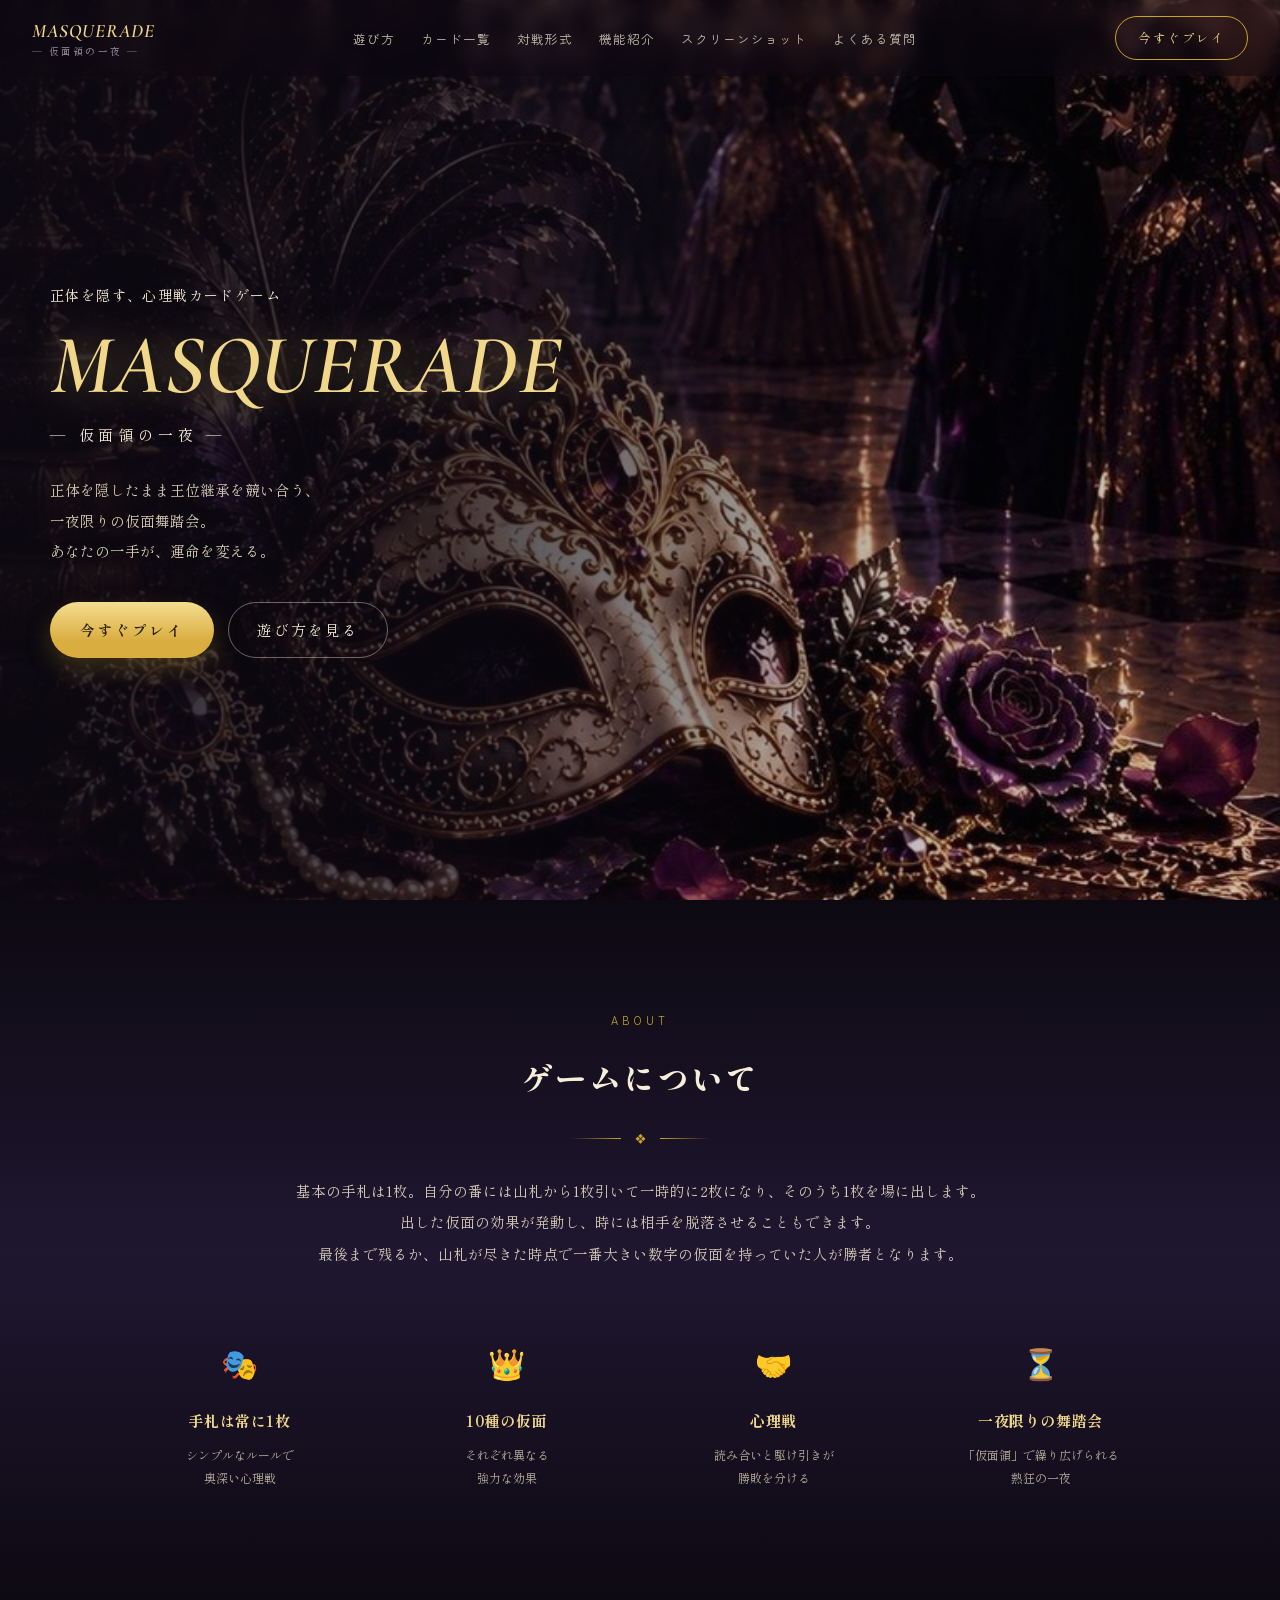
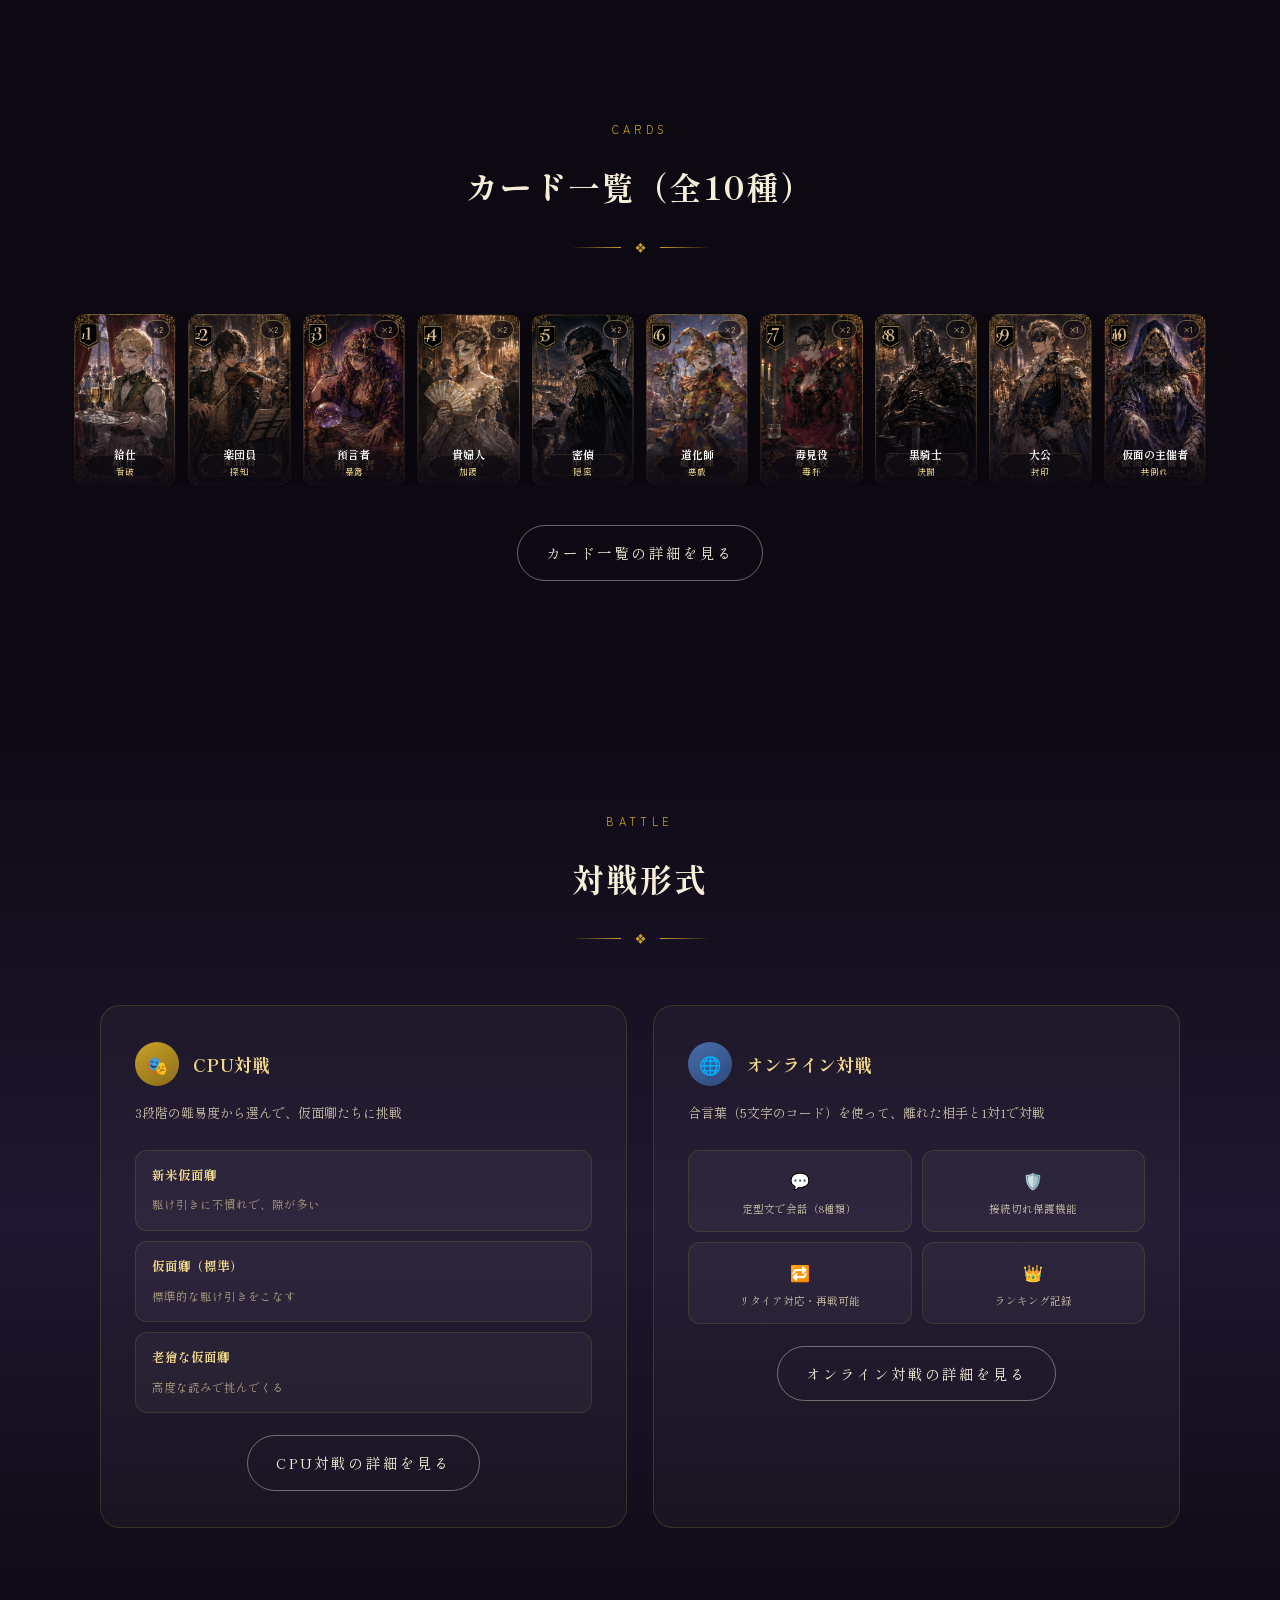
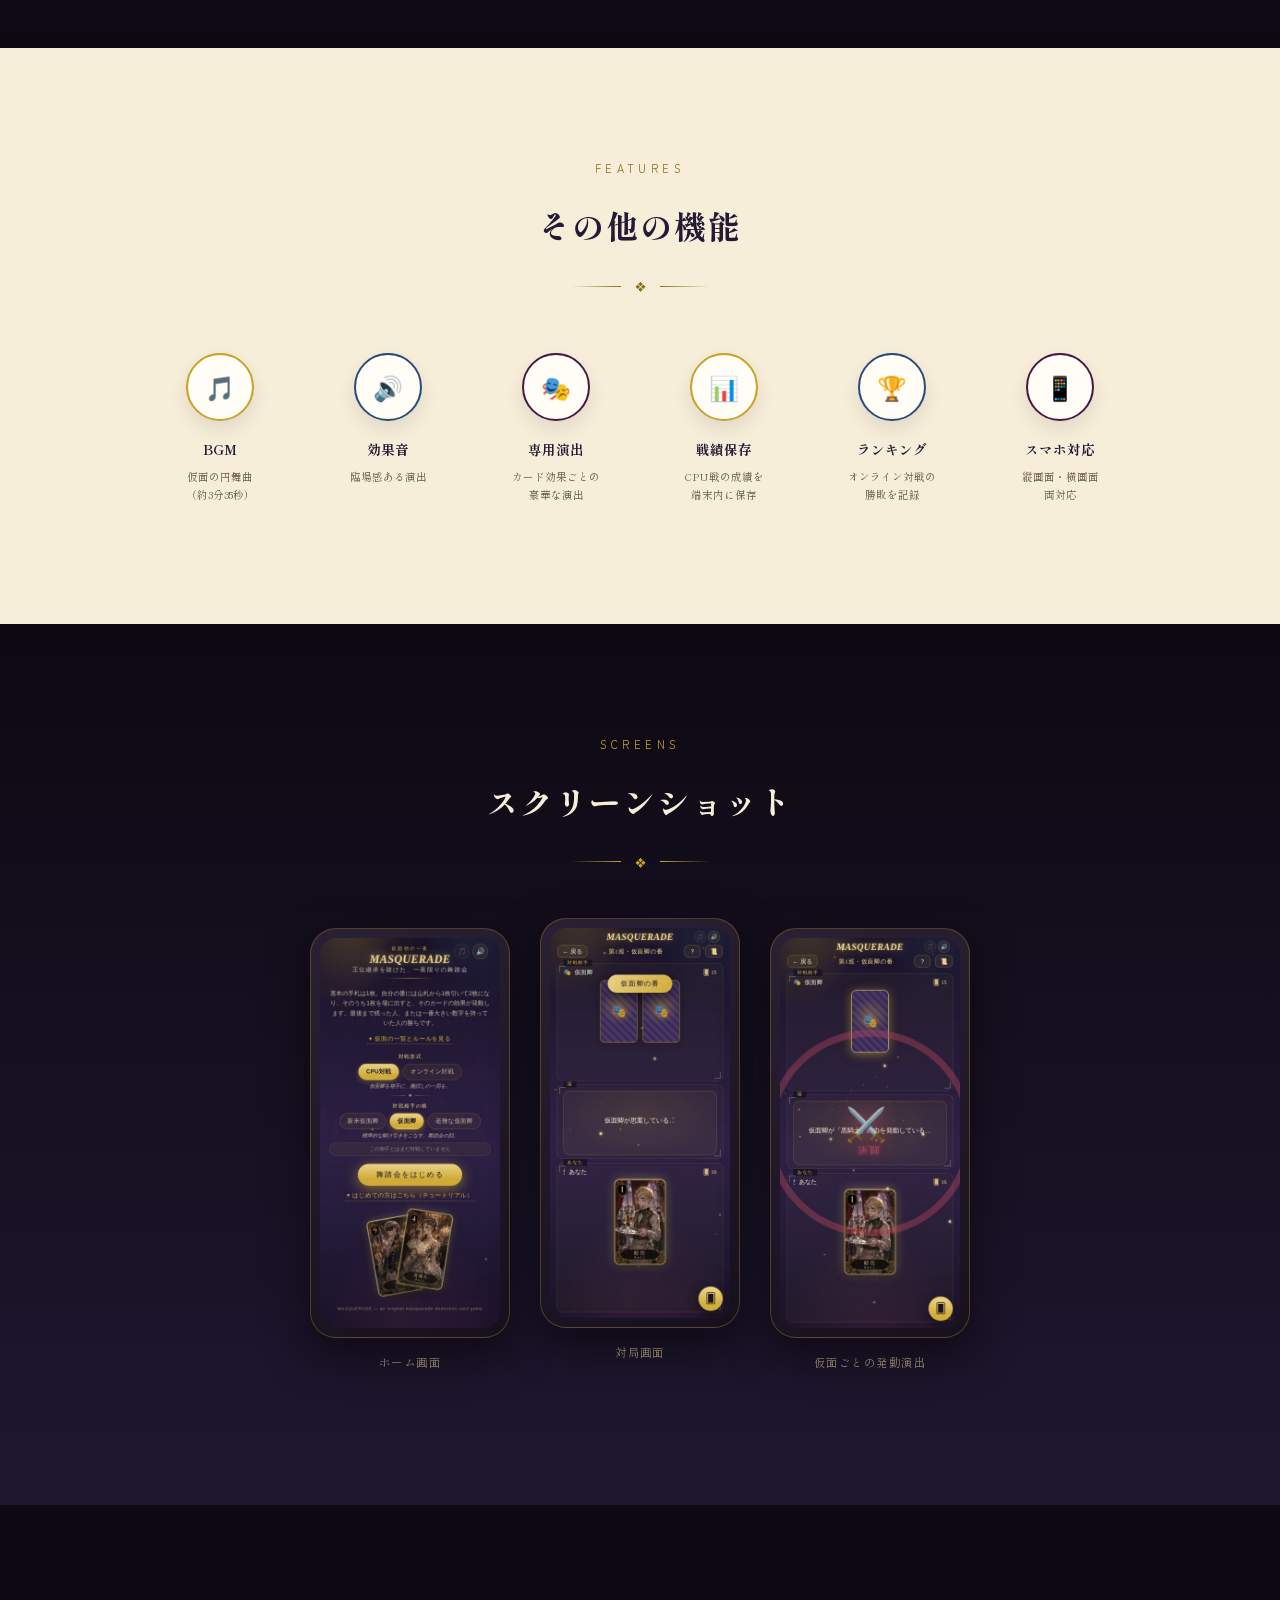
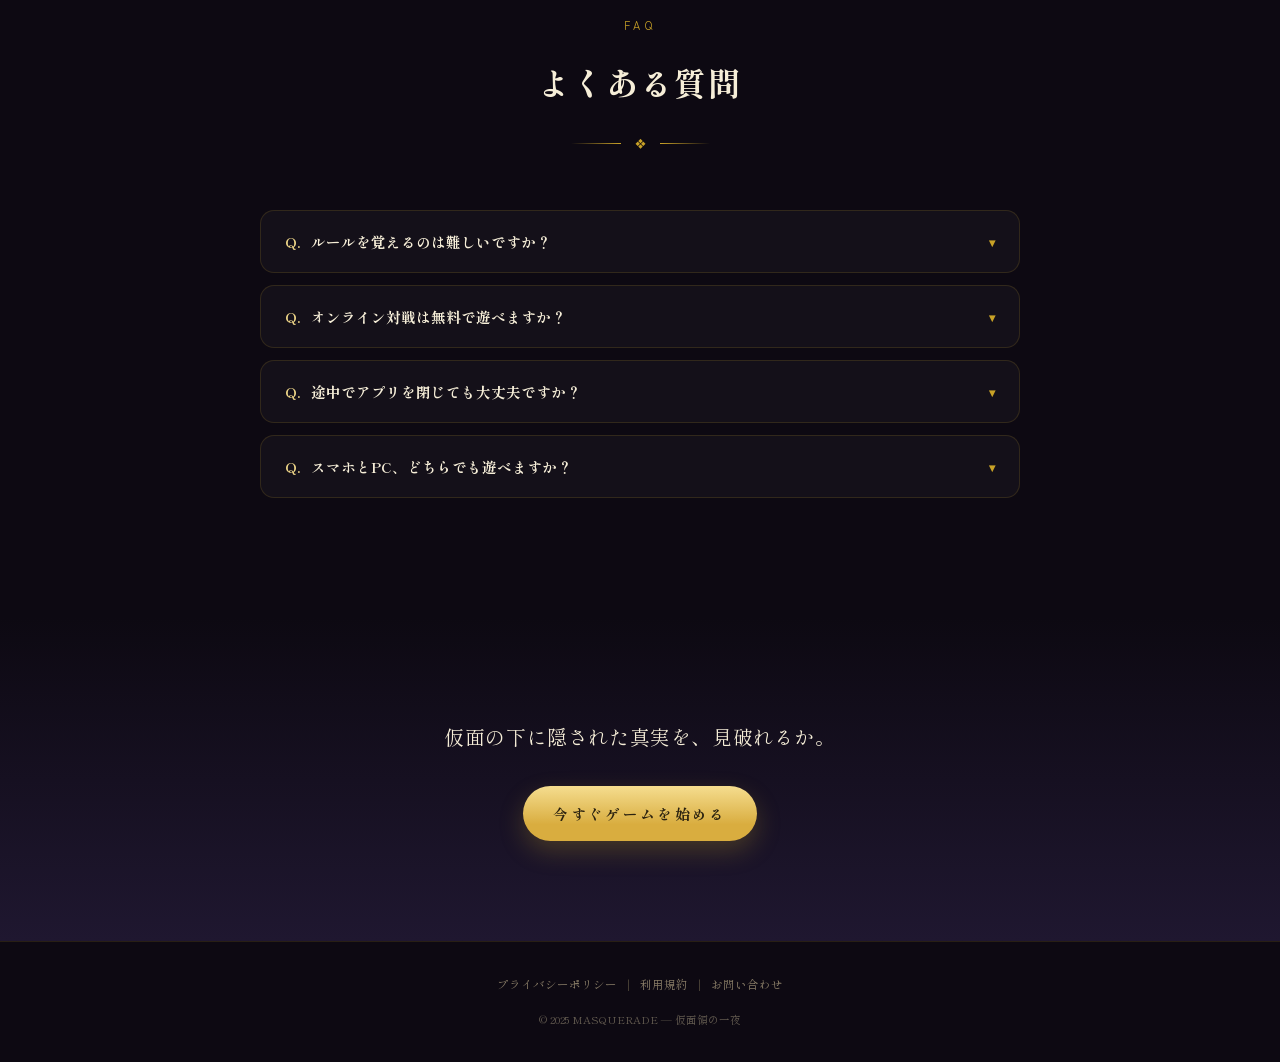
==== index.html @ 8d3311fc "Add files via upload" ====
<!DOCTYPE html>
<html lang="ja">
<head>
<meta charset="UTF-8">
<meta name="viewport" content="width=device-width, initial-scale=1.0">
<title>MASQUERADE ― 仮面領の一夜｜正体を隠す、心理戦カードゲーム</title>
<meta name="description" content="正体を隠したまま王位継承を競う、一夜限りの仮面舞踏会カードゲーム「MASQUERADE 仮面領の一夜」。10種の仮面、CPU対戦・オンライン対戦に対応。">
<link rel="icon" href="./assets/icon-512.png" type="image/png">
<link rel="preconnect" href="https://fonts.googleapis.com">
<link rel="preconnect" href="https://fonts.gstatic.com" crossorigin>
<link href="https://fonts.googleapis.com/css2?family=Shippori+Mincho:wght@500;700;800&family=Cormorant+Garamond:ital,wght@0,500;0,600;1,500;1,600&family=Zen+Maru+Gothic:wght@400;500;700&display=swap" rel="stylesheet">
<style>
:root{
  --ink:#0d0912;
  --plum:#1f1730;
  --plum-mid:#2d2147;
  --wine:#4a1942;
  --wine-light:#7a3d6b;
  --gold:#c9a227;
  --gold-bright:#f0d789;
  --gold-dim:#8a6d1a;
  --parchment:#f6eed8;
  --parchment-deep:#ebe0c2;
  --ink-on-parchment:#241a35;
  --ink-on-parchment-dim:#6b5a42;
  --sapphire:#2c4a7c;
  --sapphire-light:#4a6da8;

  --font-display: 'Cormorant Garamond', serif;
  --font-mincho: 'Shippori Mincho', serif;
  --font-ui: 'Zen Maru Gothic', sans-serif;
}
*{box-sizing:border-box;}
html{scroll-behavior:smooth;}
body{
  margin:0; background:var(--ink); color:var(--parchment);
  font-family:var(--font-mincho); line-height:1.9; font-size:15px;
  -webkit-font-smoothing:antialiased; overflow-x:hidden;
}
img{max-width:100%; display:block;}
a{color:inherit;}
a:focus-visible, button:focus-visible, [tabindex]:focus-visible{ outline:2px solid var(--gold-bright); outline-offset:3px; border-radius:4px; }
.wrap{ max-width:1180px; margin:0 auto; padding:0 24px; }
@media (prefers-reduced-motion: reduce){ html{scroll-behavior:auto;} *{animation-duration:.001ms !important; animation-iteration-count:1 !important; transition-duration:.001ms !important;} }
section{ position:relative; }

/* ==================== ナビゲーション ==================== */
.scroll-progress{ position:fixed; top:0; left:0; height:2px; width:0%; z-index:101; background:linear-gradient(90deg, var(--wine-light), var(--gold), var(--sapphire-light)); transition:width .1s linear; }
.nav{
  position:fixed; top:0; left:0; right:0; z-index:100;
  display:flex; align-items:center; justify-content:space-between;
  padding:16px 32px; font-family:var(--font-ui);
  background:rgba(13,9,18,0.55); backdrop-filter:blur(8px);
  transition:background .4s ease, padding .4s ease, box-shadow .4s ease;
}
.nav.scrolled{ background:rgba(13,9,18,0.9); padding:11px 32px; box-shadow:0 2px 20px rgba(0,0,0,0.4); }
.nav-logo{ text-decoration:none; line-height:1.3; }
.nav-logo .nm{ font-family:var(--font-display); font-style:italic; font-weight:600; font-size:19px; letter-spacing:.05em; color:var(--gold-bright); display:block; }
.nav-logo .sub{ font-family:var(--font-mincho); font-size:9.5px; letter-spacing:.24em; color:#9d90a8; display:block; margin-top:1px; }
.nav-links{ display:flex; gap:26px; list-style:none; margin:0; padding:0; }
.nav-links a{ text-decoration:none; font-size:12.5px; letter-spacing:.08em; color:var(--parchment); opacity:.78; transition:opacity .2s ease, color .2s ease; position:relative; white-space:nowrap; }
.nav-links a:hover{ opacity:1; }
.nav-links a.active{ opacity:1; color:var(--gold-bright); }
.nav-links a.active::after{ content:''; position:absolute; left:0; right:0; bottom:-6px; height:1px; background:var(--gold-bright); }
.nav-cta{
  font-family:var(--font-mincho); font-size:12.5px; letter-spacing:.12em;
  padding:9px 22px; border-radius:999px; border:1px solid var(--gold);
  color:var(--gold-bright); text-decoration:none; transition:background .2s ease, color .2s ease; white-space:nowrap;
}
.nav-cta:hover{ background:var(--gold); color:var(--ink); }
@media (max-width:980px){ .nav-links{ display:none; } .nav{ padding:14px 18px; } }

/* ==================== ヒーロー（左寄せ） ==================== */
.hero{
  position:relative; min-height:100vh; min-height:100dvh;
  display:flex; align-items:center; overflow:hidden;
  padding:120px 24px 80px;
  background-color:var(--ink);
  background-image:
    linear-gradient(100deg, rgba(13,9,18,0.94) 0%, rgba(13,9,18,0.68) 42%, rgba(13,9,18,0.25) 68%, rgba(13,9,18,0.15) 100%),
    url('./assets/hero-bg.jpg');
  background-size:cover; background-position:68% center;
}
.hero-inner{ max-width:1180px; margin:0 auto; width:100%; }
.hero-eyebrow{ font-family:var(--font-mincho); font-size:14px; letter-spacing:.1em; color:var(--parchment); margin:0 0 14px; opacity:0; animation:heroFade 1s ease .25s forwards; }
.hero-title{
  font-family:var(--font-display); font-style:italic; font-weight:600;
  font-size:clamp(46px, 7vw, 84px); line-height:1; letter-spacing:.01em; margin:0;
  color:var(--gold-bright); text-shadow:0 0 40px rgba(240,215,137,0.45), 0 4px 24px rgba(0,0,0,0.6);
  opacity:0; animation:heroFade 1.1s ease .4s forwards;
}
.hero-sub{ font-family:var(--font-mincho); font-size:15px; letter-spacing:.32em; color:var(--parchment); margin:14px 0 26px; opacity:0; animation:heroFade 1s ease .6s forwards; }
.hero-body{ max-width:420px; font-size:14.5px; line-height:2.1; color:#d8cdb8; margin:0 0 36px; opacity:0; animation:heroFade 1s ease .8s forwards; }
.hero-ctas{ display:flex; gap:14px; flex-wrap:wrap; opacity:0; animation:heroFade 1s ease 1s forwards; }
@keyframes heroFade{ from{ opacity:0; transform:translateY(14px); } to{ opacity:1; transform:translateY(0); } }
.btn-gold{
  font-family:var(--font-mincho); font-size:14.5px; letter-spacing:.16em;
  padding:14px 30px; border-radius:999px; text-decoration:none; cursor:pointer; display:inline-block;
  background:linear-gradient(180deg, #f5dd8f, #d9ad3f 70%); color:#2b2210; border:none; font-weight:700;
  box-shadow:0 10px 24px rgba(201,162,39,0.25); transition:transform .25s ease, box-shadow .25s ease;
}
.btn-gold:hover{ transform:translateY(-2px); box-shadow:0 14px 30px rgba(201,162,39,0.35); }
.btn-outline{
  font-family:var(--font-mincho); font-size:14.5px; letter-spacing:.14em;
  padding:13px 28px; border-radius:999px; text-decoration:none; display:inline-block;
  border:1px solid rgba(246,238,216,0.4); color:var(--parchment);
  transition:border-color .3s ease, background .3s ease;
}
.btn-outline:hover{ border-color:var(--gold-bright); background:rgba(240,215,137,0.08); }

/* ==================== 共通セクション見出し ==================== */
.eyebrow-label{ font-family:var(--font-ui); font-size:11px; letter-spacing:.4em; color:var(--gold); text-align:center; margin:0 0 16px; }
.section-title{ font-family:var(--font-mincho); font-weight:800; font-size:clamp(24px,3.4vw,32px); text-align:center; margin:0; letter-spacing:.06em; }
.title-flourish{ display:flex; align-items:center; justify-content:center; gap:14px; margin:20px 0 0; }
.title-flourish .fl-line{ width:50px; height:1px; background:linear-gradient(90deg, transparent, var(--gold)); }
.title-flourish .fl-line.r{ background:linear-gradient(90deg, var(--gold), transparent); }
.title-flourish .fl-mark{ font-size:11px; color:var(--gold); }
.on-light .eyebrow-label{ color:var(--gold-dim); }
.on-light .section-title{ color:var(--ink-on-parchment); }
.on-light .title-flourish .fl-line{ background:linear-gradient(90deg, transparent, var(--gold-dim)); }
.on-light .title-flourish .fl-line.r{ background:linear-gradient(90deg, var(--gold-dim), transparent); }
.on-light .title-flourish .fl-mark{ color:var(--gold-dim); }

.reveal{ opacity:0; transform:translateY(20px); transition:opacity .8s ease, transform .8s ease; }
.reveal.in-view{ opacity:1; transform:translateY(0); }

/* ==================== ゲームについて ==================== */
.about{ padding:110px 0 120px; background:linear-gradient(180deg, var(--ink) 0%, var(--plum) 50%, var(--ink) 100%); }
.about-lead{ max-width:760px; margin:26px auto 0; text-align:center; font-size:14.5px; line-height:2.2; color:#d8cdb8; }
.about-grid{ display:grid; grid-template-columns:repeat(4, 1fr); gap:28px; max-width:1040px; margin:64px auto 0; }
.about-item{ text-align:center; }
.about-icon{ font-size:30px; margin-bottom:16px; }
.about-item h3{ font-size:15px; margin:0 0 8px; color:var(--gold-bright); font-weight:700; letter-spacing:.04em; }
.about-item p{ font-size:12px; line-height:1.9; color:#b7ac9a; margin:0; }
@media (max-width:820px){ .about-grid{ grid-template-columns:repeat(2, 1fr); gap:36px 20px; } }

/* ==================== カード一覧 ==================== */
.cards-section{ padding:110px 0 120px; background:var(--ink); }
.cards-row{
  display:grid; grid-template-columns:repeat(10, 1fr); gap:12px;
  max-width:1180px; margin:56px auto 40px; overflow-x:auto;
}
.card-tile{
  position:relative; border-radius:10px; overflow:hidden; background:#0d0912;
  aspect-ratio:302/505; box-shadow:0 8px 20px rgba(0,0,0,0.35);
  opacity:0; transform:translateY(20px); transition:opacity .6s ease, transform .6s ease, box-shadow .3s ease;
}
.card-tile:hover{ box-shadow:0 14px 30px rgba(0,0,0,0.5); transform:translateY(-4px); }
.reveal.in-view .card-tile{ opacity:1; transform:translateY(0); }
.card-tile img{ position:absolute; inset:0; width:100%; height:100%; object-fit:cover; }
.card-tile-scrim{ position:absolute; inset:0; background:linear-gradient(180deg, transparent 45%, rgba(13,9,18,0.95) 100%); }
.card-tile-num{ position:absolute; top:6px; left:7px; font-family:var(--font-display); font-style:italic; font-weight:600; font-size:15px; color:var(--gold-bright); text-shadow:0 2px 6px rgba(0,0,0,0.9); }
.card-tile-count{ position:absolute; top:6px; right:6px; font-family:var(--font-ui); font-size:8px; color:var(--gold-bright); background:rgba(13,9,18,0.6); border:1px solid rgba(240,215,137,0.4); border-radius:999px; padding:1px 6px; }
.card-tile-foot{ position:absolute; left:0; right:0; bottom:6px; text-align:center; padding:0 4px; }
.card-tile-name{ font-size:11px; font-weight:700; color:#fff; margin:0; line-height:1.3; }
.card-tile-ability{ font-size:8.5px; color:var(--gold-bright); margin:2px 0 0; letter-spacing:.04em; }
.cards-cta{ text-align:center; }
@media (max-width:980px){ .cards-row{ grid-template-columns:repeat(5, 1fr); } }
@media (max-width:560px){ .cards-row{ grid-template-columns:repeat(3, 1fr); } .card-tile-name{ font-size:9.5px; } .card-tile-ability{ font-size:7.5px; } }

/* ==================== 対戦形式（CPU／オンライン 2カラム） ==================== */
.battle{ padding:110px 0 120px; background:linear-gradient(180deg, var(--ink) 0%, var(--plum) 55%, var(--ink) 100%); }
.battle-grid{ display:grid; grid-template-columns:1fr 1fr; gap:26px; max-width:1080px; margin:56px auto 0; }
.battle-panel{
  background:rgba(255,255,255,0.03); border:1px solid rgba(201,162,39,0.2); border-radius:20px; padding:36px 34px;
  opacity:0; transform:translateY(24px); transition:opacity .7s ease, transform .7s ease;
}
.reveal.in-view .battle-panel{ opacity:1; transform:translateY(0); }
.reveal.in-view .battle-panel:nth-child(2){ transition-delay:.15s; }
.battle-head{ display:flex; align-items:center; gap:14px; margin-bottom:14px; }
.battle-icon{ width:44px; height:44px; border-radius:50%; background:linear-gradient(150deg, var(--gold), var(--gold-dim)); display:flex; align-items:center; justify-content:center; font-size:18px; flex:0 0 auto; }
.battle-panel:nth-child(2) .battle-icon{ background:linear-gradient(150deg, var(--sapphire-light), var(--sapphire)); }
.battle-head h3{ font-size:18px; margin:0; color:var(--gold-bright); }
.battle-desc{ font-size:13px; line-height:1.95; color:#c9bfa8; margin:0 0 24px; }
.diff-pills{ display:flex; flex-direction:column; gap:10px; margin-bottom:22px; }
.diff-pill{ background:rgba(255,255,255,0.04); border:1px solid rgba(201,162,39,0.16); border-radius:12px; padding:12px 16px; }
.diff-pill b{ display:block; font-size:12.5px; color:var(--gold-bright); margin-bottom:3px; }
.diff-pill span{ font-size:11.5px; color:#a89a7c; }
.online-icons{ display:grid; grid-template-columns:repeat(2, 1fr); gap:10px; margin-bottom:22px; }
.online-icon-item{ background:rgba(255,255,255,0.04); border:1px solid rgba(201,162,39,0.16); border-radius:12px; padding:14px 12px; text-align:center; }
.online-icon-item .oi{ font-size:16px; margin-bottom:6px; }
.online-icon-item span{ font-size:10.5px; color:#c9bfa8; line-height:1.5; display:block; }
.battle-cta{ text-align:center; }
@media (max-width:820px){ .battle-grid{ grid-template-columns:1fr; } }

/* ==================== その他の機能 ==================== */
.features{ padding:110px 0 120px; background:var(--parchment); }
.features-row{ display:flex; gap:18px; justify-content:center; flex-wrap:wrap; max-width:1080px; margin:56px auto 0; }
.feat-item{ width:150px; text-align:center; opacity:0; transform:translateY(20px); transition:opacity .6s ease, transform .6s ease; }
.reveal.in-view .feat-item{ opacity:1; transform:translateY(0); }
.reveal.in-view .feat-item:nth-child(1){ transition-delay:0s; }
.reveal.in-view .feat-item:nth-child(2){ transition-delay:.08s; }
.reveal.in-view .feat-item:nth-child(3){ transition-delay:.16s; }
.reveal.in-view .feat-item:nth-child(4){ transition-delay:.24s; }
.reveal.in-view .feat-item:nth-child(5){ transition-delay:.32s; }
.reveal.in-view .feat-item:nth-child(6){ transition-delay:.4s; }
.feat-circle{
  width:68px; height:68px; border-radius:50%; margin:0 auto 16px;
  display:flex; align-items:center; justify-content:center; font-size:24px;
  background:#fffdf6; border:2px solid var(--gold); box-shadow:0 8px 18px rgba(36,26,53,0.1);
  transition:transform .3s cubic-bezier(.3,1.4,.4,1);
}
.feat-item:hover .feat-circle{ transform:scale(1.08) rotate(-4deg); }
.feat-item:nth-child(2) .feat-circle{ border-color:var(--sapphire); }
.feat-item:nth-child(3) .feat-circle{ border-color:var(--wine); }
.feat-item:nth-child(5) .feat-circle{ border-color:var(--sapphire); }
.feat-item:nth-child(6) .feat-circle{ border-color:var(--wine); }
.feat-item h3{ font-size:13.5px; margin:0 0 6px; color:var(--ink-on-parchment); font-weight:700; }
.feat-item p{ font-size:10.5px; line-height:1.7; color:var(--ink-on-parchment-dim); margin:0; }

/* ==================== スクリーンショット ==================== */
.screens{ padding:110px 0 120px; background:linear-gradient(180deg, var(--ink) 0%, var(--plum) 100%); overflow:hidden; }
.screens-row{ display:flex; gap:30px; justify-content:center; margin:56px auto 0; flex-wrap:wrap; align-items:center; }
.phone-frame{
  width:200px; border-radius:26px; padding:9px; background:linear-gradient(160deg, #2a2033, #17111f);
  border:1px solid rgba(201,162,39,0.3); box-shadow:0 18px 44px rgba(0,0,0,0.5);
  opacity:0; transform:translateY(26px); transition:opacity .7s ease, transform .7s ease;
}
.reveal.in-view .phone-frame{ opacity:1; transform:translateY(0); }
.reveal.in-view .phone-frame:nth-child(1){ transition-delay:0s; }
.reveal.in-view .phone-frame:nth-child(2){ transition-delay:.15s; }
.reveal.in-view .phone-frame:nth-child(3){ transition-delay:.3s; }
.phone-frame.mid{ margin-top:-20px; }
.phone-frame img{ border-radius:16px; width:100%; }
.phone-caption{ text-align:center; font-size:11.5px; color:#a89a7c; margin-top:14px; letter-spacing:.04em; }
@media (max-width:760px){ .phone-frame.mid{ margin-top:0; } .phone-frame{ width:42vw; max-width:200px; } }

/* ==================== よくある質問 ==================== */
.faq{ padding:110px 0 120px; background:var(--ink); }
.faq-list{ max-width:760px; margin:56px auto 0; display:flex; flex-direction:column; gap:12px; }
.faq-item{
  background:rgba(255,255,255,0.03); border:1px solid rgba(201,162,39,0.16); border-radius:14px; overflow:hidden;
  opacity:0; transform:translateY(16px); transition:opacity .6s ease, transform .6s ease;
}
.reveal.in-view .faq-item{ opacity:1; transform:translateY(0); }
.faq-q{
  width:100%; text-align:left; background:none; border:none; cursor:pointer; padding:20px 24px;
  display:flex; align-items:center; justify-content:space-between; gap:16px; color:var(--parchment);
  font-family:var(--font-mincho); font-size:14.5px; font-weight:700;
}
.faq-q .qmark{ color:var(--gold-bright); margin-right:10px; }
.faq-q .chev{ font-size:12px; color:var(--gold); transition:transform .3s ease; flex:0 0 auto; }
.faq-item.open .faq-q .chev{ transform:rotate(180deg); }
.faq-a{ max-height:0; overflow:hidden; transition:max-height .35s ease; }
.faq-item.open .faq-a{ max-height:200px; }
.faq-a p{ margin:0; padding:0 24px 20px 48px; font-size:13px; line-height:1.9; color:#b7ac9a; }

/* ==================== 最終CTA ==================== */
.final-cta{ padding:100px 24px; text-align:center; background:linear-gradient(180deg, var(--ink) 0%, var(--plum) 100%); }
.final-cta p{ font-size:clamp(16px,2.4vw,20px); color:var(--parchment); margin:0 0 30px; letter-spacing:.03em; }

/* ==================== フッター ==================== */
footer{ padding:32px 24px; text-align:center; background:var(--ink); border-top:1px solid rgba(201,162,39,0.14); }
.footer-links{ display:flex; gap:10px; justify-content:center; flex-wrap:wrap; align-items:center; margin-bottom:14px; }
.footer-links a{ text-decoration:none; font-size:11.5px; color:#a89a7c; opacity:.8; }
.footer-links a:hover{ opacity:1; color:var(--gold-bright); }
.footer-links .sep{ color:#4a4438; font-size:11px; }
footer .copy{ font-size:10.5px; color:#635b50; margin:0; }
</style>
</head>
<body>

<div class="scroll-progress" id="scroll-progress"></div>
<nav class="nav" id="nav">
  <a href="#top" class="nav-logo">
    <span class="nm">MASQUERADE</span>
    <span class="sub">― 仮面領の一夜 ―</span>
  </a>
  <ul class="nav-links">
    <li><a href="#about">遊び方</a></li>
    <li><a href="#cards">カード一覧</a></li>
    <li><a href="#battle">対戦形式</a></li>
    <li><a href="#features">機能紹介</a></li>
    <li><a href="#screens">スクリーンショット</a></li>
    <li><a href="#faq">よくある質問</a></li>
  </ul>
  <a href="#cta" class="nav-cta">今すぐプレイ</a>
</nav>

<main>
  <section class="hero" id="top">
    <div class="hero-inner">
      <p class="hero-eyebrow">正体を隠す、心理戦カードゲーム</p>
      <h1 class="hero-title">MASQUERADE</h1>
      <p class="hero-sub">― 仮面領の一夜 ―</p>
      <p class="hero-body">正体を隠したまま王位継承を競い合う、<br>一夜限りの仮面舞踏会。<br>あなたの一手が、運命を変える。</p>
      <div class="hero-ctas">
        <a href="#cta" class="btn-gold">今すぐプレイ</a>
        <a href="#about" class="btn-outline">遊び方を見る</a>
      </div>
    </div>
  </section>

  <section class="about reveal" id="about">
    <div class="wrap">
      <p class="eyebrow-label">ABOUT</p>
      <h2 class="section-title">ゲームについて</h2>
      <div class="title-flourish"><span class="fl-line"></span><span class="fl-mark">❖</span><span class="fl-line r"></span></div>
      <p class="about-lead">基本の手札は1枚。自分の番には山札から1枚引いて一時的に2枚になり、そのうち1枚を場に出します。<br>出した仮面の効果が発動し、時には相手を脱落させることもできます。<br>最後まで残るか、山札が尽きた時点で一番大きい数字の仮面を持っていた人が勝者となります。</p>
      <div class="about-grid">
        <div class="about-item">
          <div class="about-icon">🎭</div>
          <h3>手札は常に1枚</h3>
          <p>シンプルなルールで<br>奥深い心理戦</p>
        </div>
        <div class="about-item">
          <div class="about-icon">👑</div>
          <h3>10種の仮面</h3>
          <p>それぞれ異なる<br>強力な効果</p>
        </div>
        <div class="about-item">
          <div class="about-icon">🤝</div>
          <h3>心理戦</h3>
          <p>読み合いと駆け引きが<br>勝敗を分ける</p>
        </div>
        <div class="about-item">
          <div class="about-icon">⏳</div>
          <h3>一夜限りの舞踏会</h3>
          <p>「仮面領」で繰り広げられる<br>熱狂の一夜</p>
        </div>
      </div>
    </div>
  </section>

  <section class="cards-section reveal" id="cards">
    <div class="wrap">
      <p class="eyebrow-label">CARDS</p>
      <h2 class="section-title">カード一覧（全10種）</h2>
      <div class="title-flourish"><span class="fl-line"></span><span class="fl-mark">❖</span><span class="fl-line r"></span></div>
      <div class="cards-row" id="cards-row"></div>
      <div class="cards-cta"><a href="#battle" class="btn-outline">カード一覧の詳細を見る</a></div>
    </div>
  </section>

  <section class="battle reveal" id="battle">
    <div class="wrap">
      <p class="eyebrow-label">BATTLE</p>
      <h2 class="section-title">対戦形式</h2>
      <div class="title-flourish"><span class="fl-line"></span><span class="fl-mark">❖</span><span class="fl-line r"></span></div>
      <div class="battle-grid">
        <div class="battle-panel">
          <div class="battle-head">
            <div class="battle-icon">🎭</div>
            <h3>CPU対戦</h3>
          </div>
          <p class="battle-desc">3段階の難易度から選んで、仮面卿たちに挑戦</p>
          <div class="diff-pills">
            <div class="diff-pill"><b>新米仮面卿</b><span>駆け引きに不慣れで、隙が多い</span></div>
            <div class="diff-pill"><b>仮面卿（標準）</b><span>標準的な駆け引きをこなす</span></div>
            <div class="diff-pill"><b>老獪な仮面卿</b><span>高度な読みで挑んでくる</span></div>
          </div>
          <div class="battle-cta"><a href="#faq" class="btn-outline">CPU対戦の詳細を見る</a></div>
        </div>
        <div class="battle-panel">
          <div class="battle-head">
            <div class="battle-icon">🌐</div>
            <h3>オンライン対戦</h3>
          </div>
          <p class="battle-desc">合言葉（5文字のコード）を使って、離れた相手と1対1で対戦</p>
          <div class="online-icons">
            <div class="online-icon-item"><div class="oi">💬</div><span>定型文で会話（8種類）</span></div>
            <div class="online-icon-item"><div class="oi">🛡️</div><span>接続切れ保護機能</span></div>
            <div class="online-icon-item"><div class="oi">🔁</div><span>リタイア対応・再戦可能</span></div>
            <div class="online-icon-item"><div class="oi">👑</div><span>ランキング記録</span></div>
          </div>
          <div class="battle-cta"><a href="#faq" class="btn-outline">オンライン対戦の詳細を見る</a></div>
        </div>
      </div>
    </div>
  </section>

  <section class="features reveal" id="features">
    <div class="wrap">
      <p class="eyebrow-label" style="color:var(--gold-dim);">FEATURES</p>
      <h2 class="section-title" style="color:var(--ink-on-parchment);">その他の機能</h2>
      <div class="title-flourish"><span class="fl-line" style="background:linear-gradient(90deg, transparent, var(--gold-dim));"></span><span class="fl-mark" style="color:var(--gold-dim);">❖</span><span class="fl-line r" style="background:linear-gradient(90deg, var(--gold-dim), transparent);"></span></div>
      <div class="features-row">
        <div class="feat-item">
          <div class="feat-circle">🎵</div>
          <h3>BGM</h3>
          <p>仮面の円舞曲<br>（約3分35秒）</p>
        </div>
        <div class="feat-item">
          <div class="feat-circle">🔊</div>
          <h3>効果音</h3>
          <p>臨場感ある演出</p>
        </div>
        <div class="feat-item">
          <div class="feat-circle">🎭</div>
          <h3>専用演出</h3>
          <p>カード効果ごとの<br>豪華な演出</p>
        </div>
        <div class="feat-item">
          <div class="feat-circle">📊</div>
          <h3>戦績保存</h3>
          <p>CPU戦の成績を<br>端末内に保存</p>
        </div>
        <div class="feat-item">
          <div class="feat-circle">🏆</div>
          <h3>ランキング</h3>
          <p>オンライン対戦の<br>勝敗を記録</p>
        </div>
        <div class="feat-item">
          <div class="feat-circle">📱</div>
          <h3>スマホ対応</h3>
          <p>縦画面・横画面<br>両対応</p>
        </div>
      </div>
    </div>
  </section>

  <section class="screens reveal" id="screens">
    <div class="wrap">
      <p class="eyebrow-label">SCREENS</p>
      <h2 class="section-title">スクリーンショット</h2>
      <div class="title-flourish"><span class="fl-line"></span><span class="fl-mark">❖</span><span class="fl-line r"></span></div>
      <div class="screens-row">
        <div><div class="phone-frame"><img src="./assets/shot-home.jpg" alt="ホーム画面"></div><p class="phone-caption">ホーム画面</p></div>
        <div><div class="phone-frame mid"><img src="./assets/shot-table.jpg" alt="対局画面"></div><p class="phone-caption">対局画面</p></div>
        <div><div class="phone-frame"><img src="./assets/shot-effect.jpg" alt="効果発動演出"></div><p class="phone-caption">仮面ごとの発動演出</p></div>
      </div>
    </div>
  </section>

  <section class="faq reveal" id="faq">
    <div class="wrap">
      <p class="eyebrow-label">FAQ</p>
      <h2 class="section-title">よくある質問</h2>
      <div class="title-flourish"><span class="fl-line"></span><span class="fl-mark">❖</span><span class="fl-line r"></span></div>
      <div class="faq-list" id="faq-list"></div>
    </div>
  </section>

  <section class="final-cta reveal" id="cta">
    <p>仮面の下に隠された真実を、見破れるか。</p>
    <a href="./game/" class="btn-gold">今すぐゲームを始める</a>
  </section>
</main>

<footer>
  <div class="footer-links">
    <a href="#">プライバシーポリシー</a><span class="sep">|</span>
    <a href="#">利用規約</a><span class="sep">|</span>
    <a href="#">お問い合わせ</a>
  </div>
  <p class="copy">© 2025 MASQUERADE ― 仮面領の一夜</p>
</footer>

<script>
  const nav = document.getElementById('nav');
  const progressBar = document.getElementById('scroll-progress');
  window.addEventListener('scroll', () => {
    nav.classList.toggle('scrolled', window.scrollY > 40);
    const docHeight = document.documentElement.scrollHeight - window.innerHeight;
    const pct = docHeight > 0 ? (window.scrollY / docHeight) * 100 : 0;
    if(progressBar) progressBar.style.width = pct + '%';
  }, { passive:true });

  const MASKS = [
    { id:'attendant', num:1, name:'給仕', ability:'看破', count:'×2' },
    { id:'musician', num:2, name:'楽団員', ability:'探知', count:'×2' },
    { id:'fortune', num:3, name:'預言者', ability:'暴露', count:'×2' },
    { id:'noble_lady', num:4, name:'貴婦人', ability:'加護', count:'×2' },
    { id:'spy', num:5, name:'密偵', ability:'隠密', count:'×2' },
    { id:'jester', num:6, name:'道化師', ability:'悪戯', count:'×2' },
    { id:'taster', num:7, name:'毒見役', ability:'毒杯', count:'×2' },
    { id:'black_knight', num:8, name:'黒騎士', ability:'決闘', count:'×2' },
    { id:'grand_duke', num:9, name:'大公', ability:'封印', count:'×1' },
    { id:'masked_host', num:10, name:'仮面の主催者', ability:'共倒れ', count:'×1' },
  ];
  const cardsRow = document.getElementById('cards-row');
  if(cardsRow){
    cardsRow.innerHTML = MASKS.map(m => `
      <div class="card-tile">
        <img src="./assets/cards/${m.id}.jpg" alt="${m.name}" loading="lazy">
        <div class="card-tile-scrim"></div>
        <div class="card-tile-num">${m.num}</div>
        <div class="card-tile-count">${m.count}</div>
        <div class="card-tile-foot">
          <p class="card-tile-name">${m.name}</p>
          <p class="card-tile-ability">${m.ability}</p>
        </div>
      </div>
    `).join('');
  }

  const FAQS = [
    { q:'ルールを覚えるのは難しいですか？', a:'基本の手札は常に1枚、自分の番には1枚引いて1枚出すだけです。数分でルールを覚えられ、奥深い駆け引きを楽しめます。' },
    { q:'オンライン対戦は無料で遊べますか？', a:'はい。合言葉（5文字のコード）を相手に伝えるだけで、無料で1対1のオンライン対戦を楽しめます。' },
    { q:'途中でアプリを閉じても大丈夫ですか？', a:'CPU対戦の記録は端末内に保存されます。オンライン対戦中は、接続が切れた場合の保護機能があります。' },
    { q:'スマホとPC、どちらでも遊べますか？', a:'はい。縦画面・横画面どちらにも対応しており、スマホ・タブレット・PCいずれでも快適に遊べます。' },
  ];
  const faqList = document.getElementById('faq-list');
  if(faqList){
    faqList.innerHTML = FAQS.map((f,i) => `
      <div class="faq-item" data-i="${i}">
        <button class="faq-q" aria-expanded="false">
          <span><span class="qmark">Q.</span>${f.q}</span>
          <span class="chev">▾</span>
        </button>
        <div class="faq-a"><p>${f.a}</p></div>
      </div>
    `).join('');
    faqList.querySelectorAll('.faq-item').forEach(item => {
      const btn = item.querySelector('.faq-q');
      btn.addEventListener('click', () => {
        const willOpen = !item.classList.contains('open');
        item.classList.toggle('open', willOpen);
        btn.setAttribute('aria-expanded', String(willOpen));
      });
    });
  }

  const revealEls = document.querySelectorAll('.reveal');
  if('IntersectionObserver' in window){
    const io = new IntersectionObserver((entries) => {
      entries.forEach(entry => {
        if(entry.isIntersecting){ entry.target.classList.add('in-view'); io.unobserve(entry.target); }
      });
    }, { threshold: 0.15 });
    revealEls.forEach(el => io.observe(el));
  } else {
    revealEls.forEach(el => el.classList.add('in-view'));
  }

  // ナビゲーション：現在表示中のセクションに応じて、リンクをハイライトする
  const navLinks = document.querySelectorAll('.nav-links a');
  const navSections = Array.from(navLinks).map(a => document.querySelector(a.getAttribute('href'))).filter(Boolean);
  if(navSections.length && 'IntersectionObserver' in window){
    const navIo = new IntersectionObserver((entries) => {
      entries.forEach(entry => {
        const link = document.querySelector(`.nav-links a[href="#${entry.target.id}"]`);
        if(link) link.classList.toggle('active', entry.isIntersecting);
      });
    }, { rootMargin: '-45% 0px -45% 0px' });
    navSections.forEach(sec => navIo.observe(sec));
  }
</script>
</body>
</html>
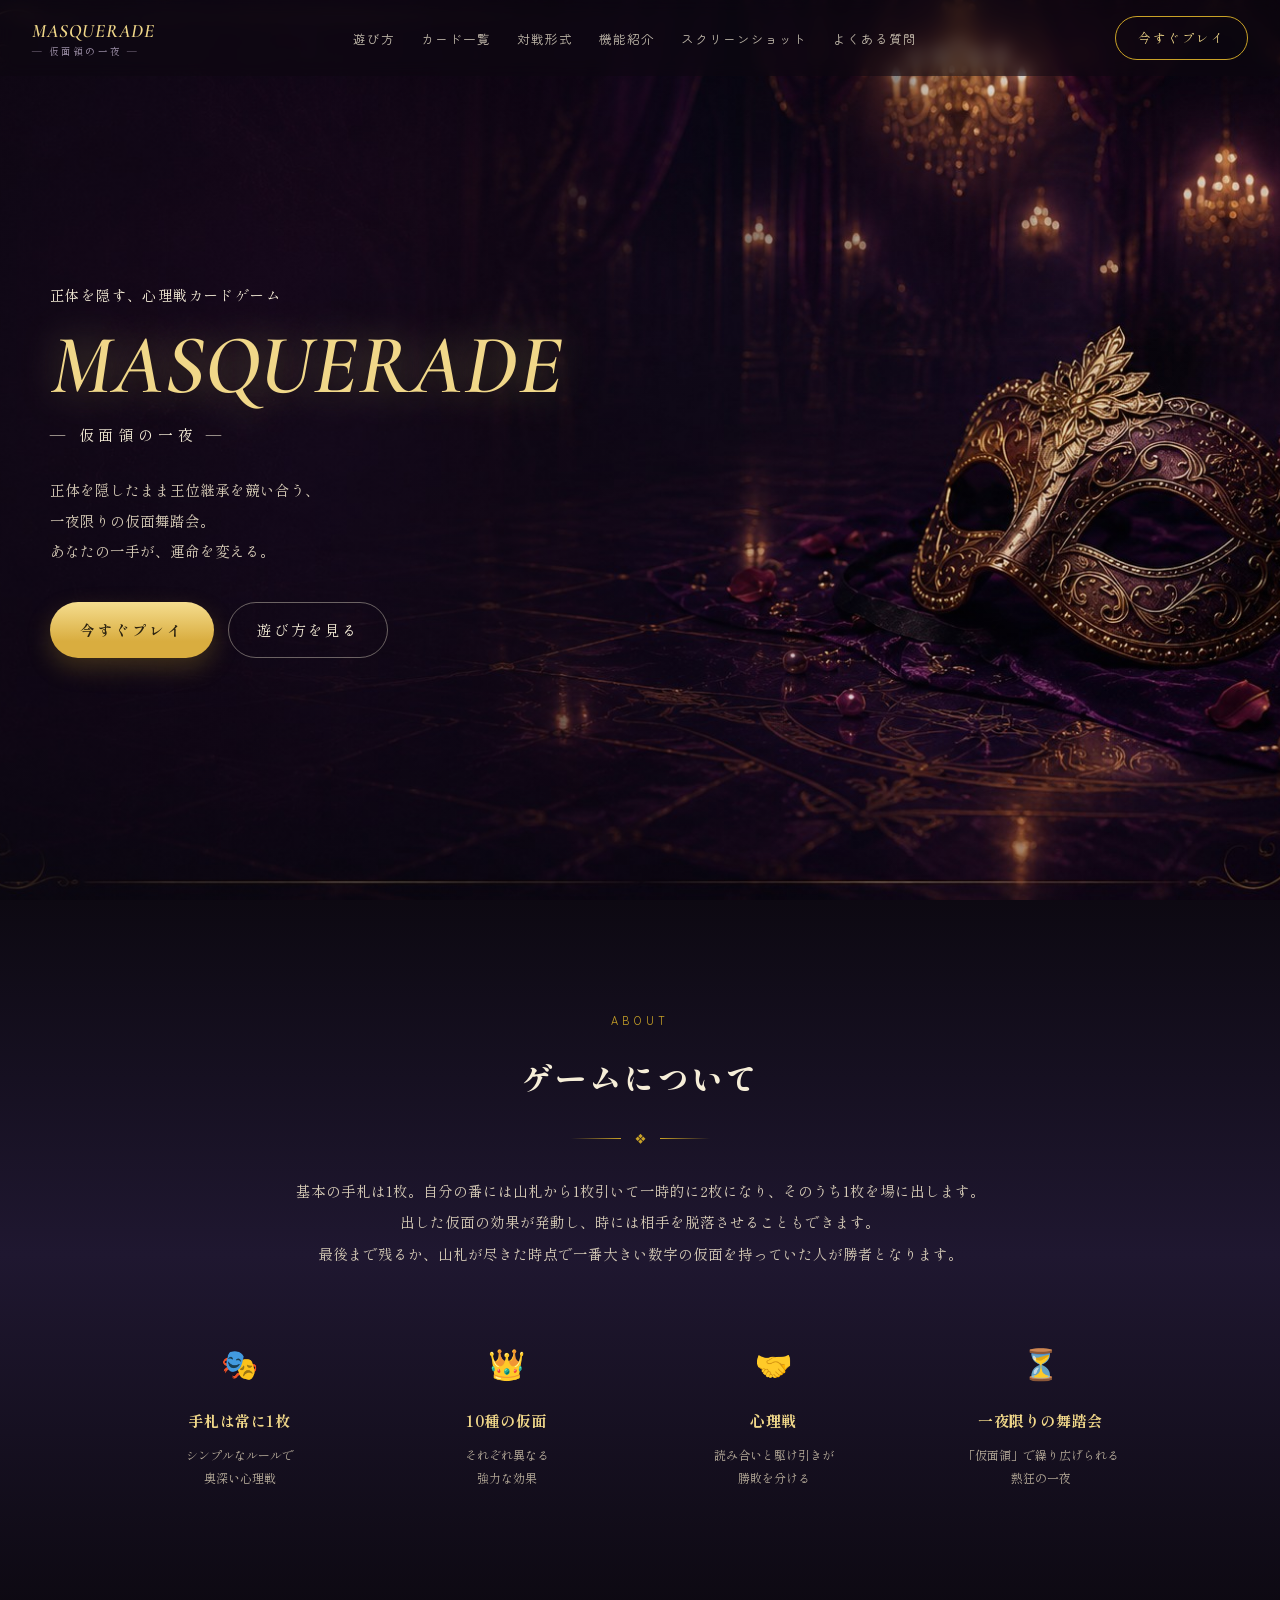
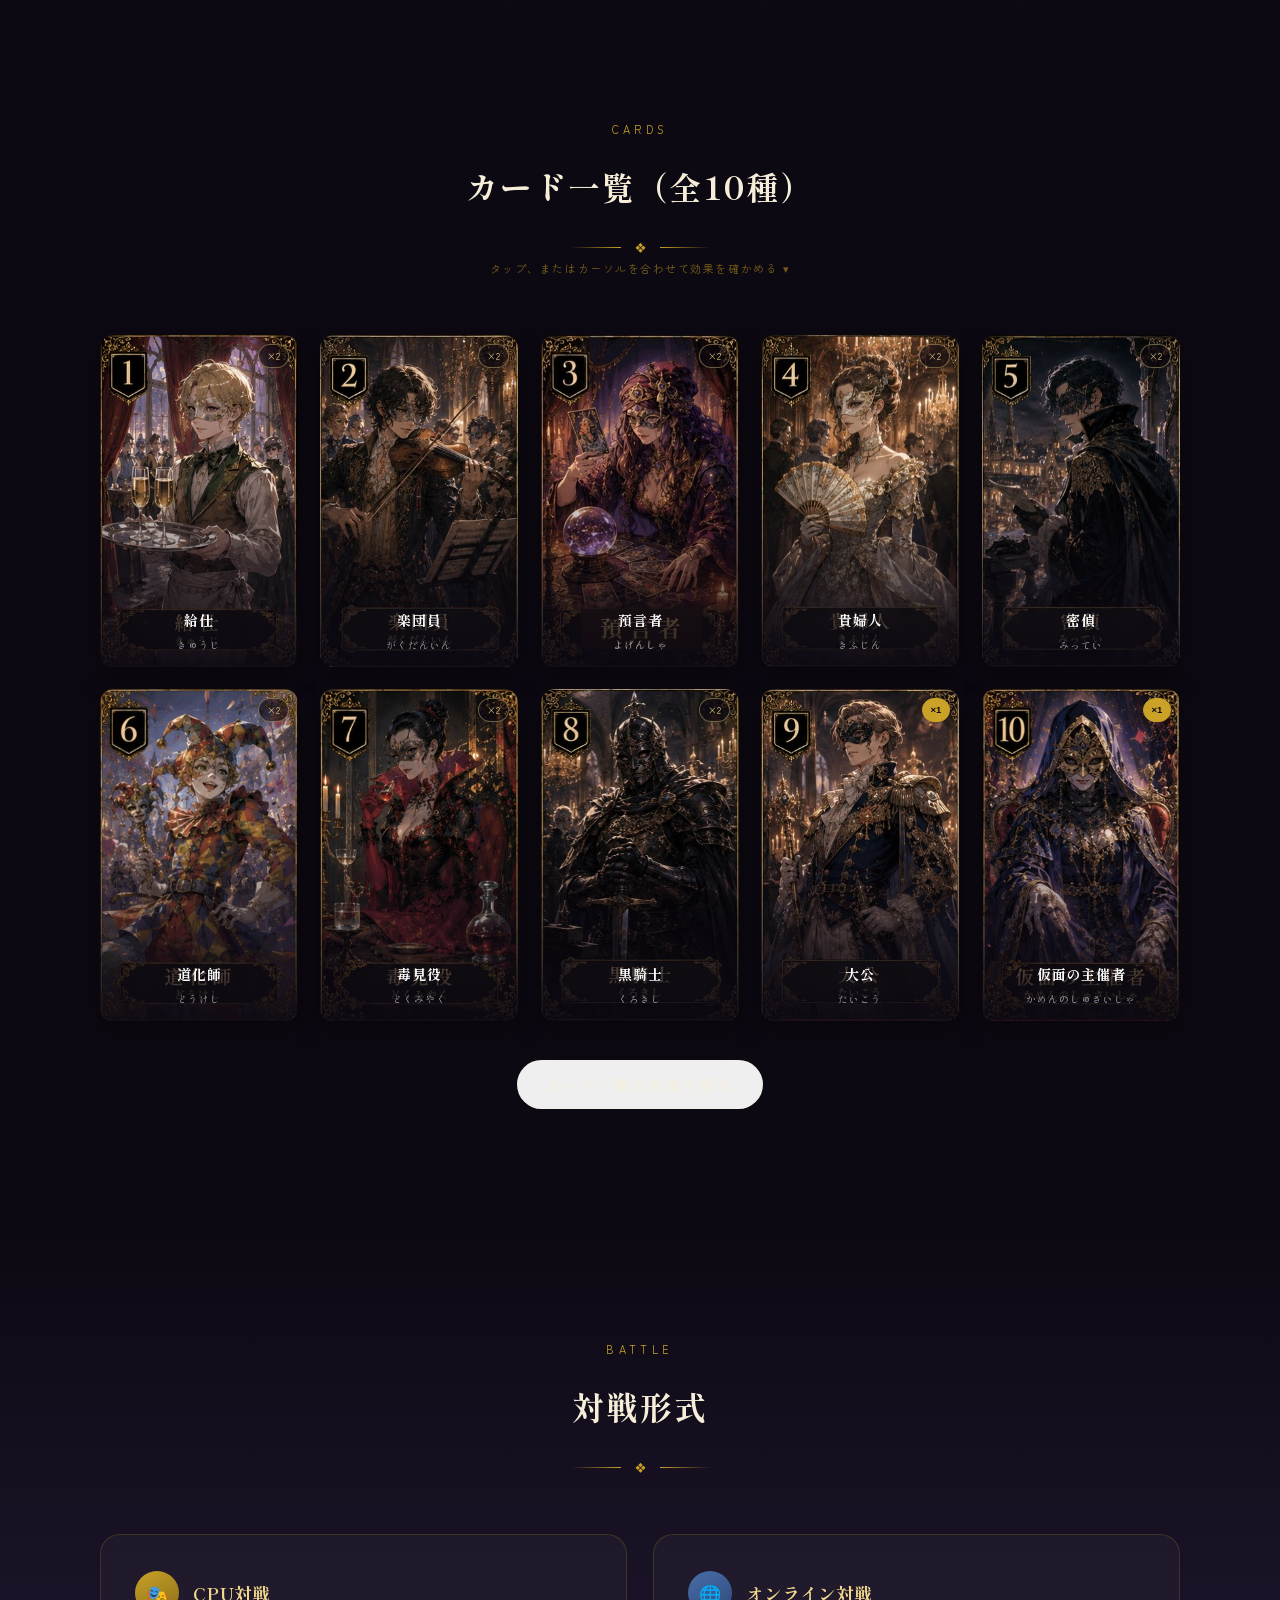
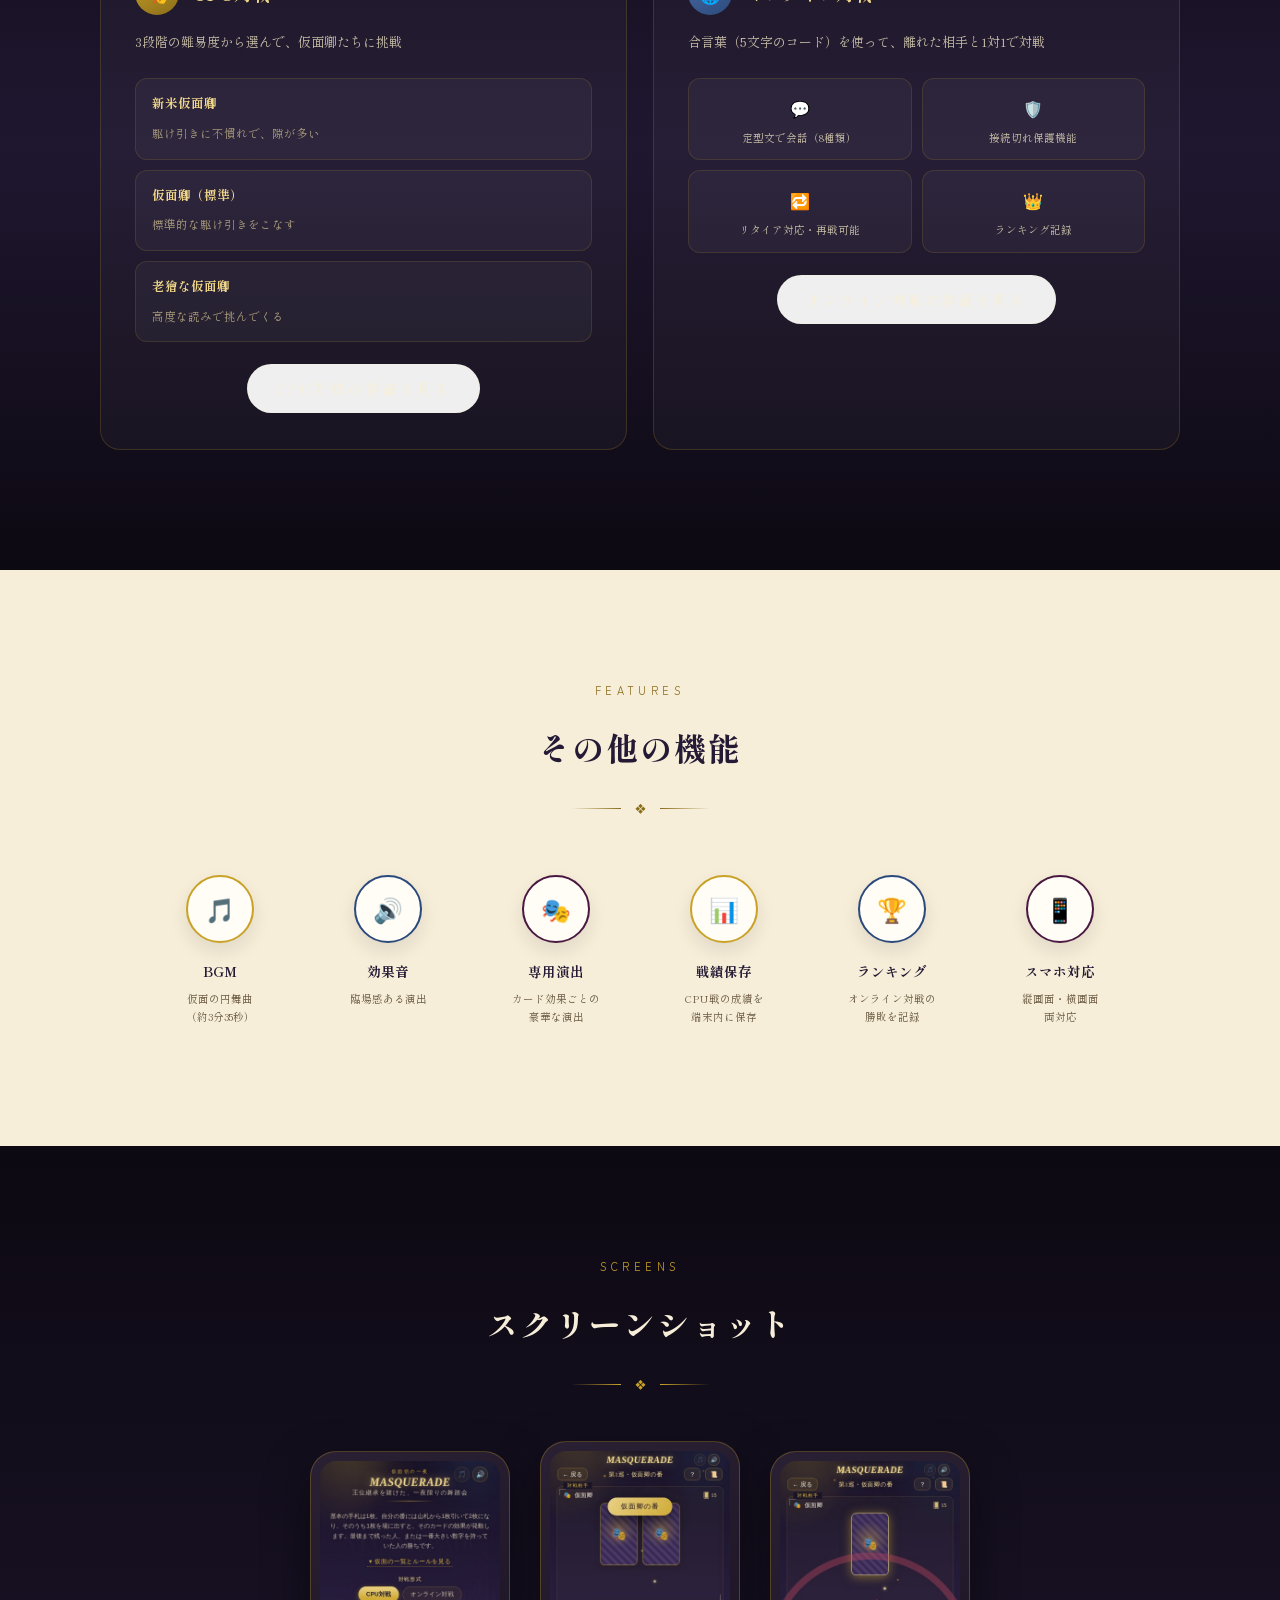
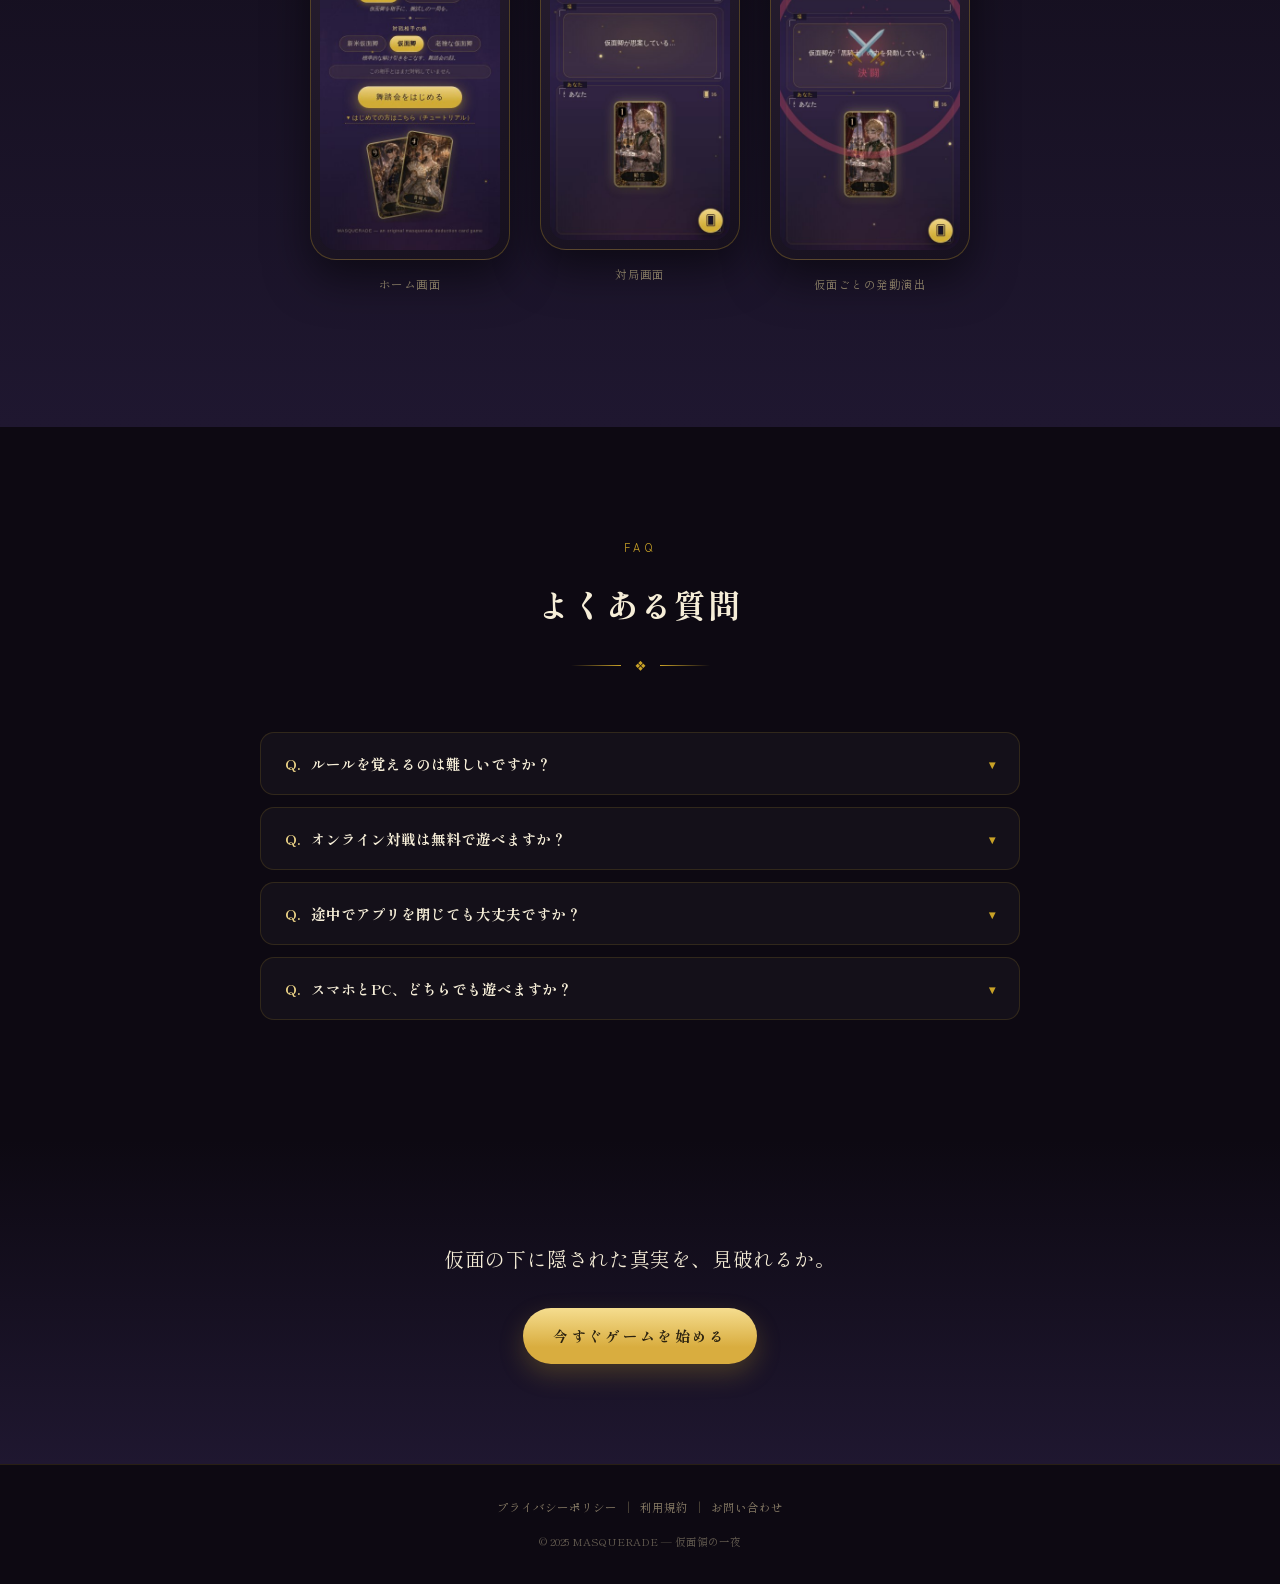
==== commit e7435fa0: "Add files via upload" ====
--- a/index.html
+++ b/index.html
@@ -69,6 +69,7 @@
 }
 .nav-cta:hover{ background:var(--gold); color:var(--ink); }
 @media (max-width:980px){ .nav-links{ display:none; } .nav{ padding:14px 18px; } }
+@media (max-width:760px){ .hero{ background-position:72% center; } }
 
 /* ==================== ヒーロー（左寄せ） ==================== */
 .hero{
@@ -77,9 +78,9 @@
   padding:120px 24px 80px;
   background-color:var(--ink);
   background-image:
-    linear-gradient(100deg, rgba(13,9,18,0.94) 0%, rgba(13,9,18,0.68) 42%, rgba(13,9,18,0.25) 68%, rgba(13,9,18,0.15) 100%),
-    url('./assets/hero-bg.jpg');
-  background-size:cover; background-position:68% center;
+    linear-gradient(100deg, rgba(13,9,18,0.55) 0%, rgba(13,9,18,0.35) 42%, rgba(13,9,18,0.15) 68%, rgba(13,9,18,0.05) 100%),
+    url('./assets/header-bg.jpg');
+  background-size:cover; background-position:center center;
 }
 .hero-inner{ max-width:1180px; margin:0 auto; width:100%; }
 .hero-eyebrow{ font-family:var(--font-mincho); font-size:14px; letter-spacing:.1em; color:var(--parchment); margin:0 0 14px; opacity:0; animation:heroFade 1s ease .25s forwards; }
@@ -137,26 +138,51 @@
 /* ==================== カード一覧 ==================== */
 .cards-section{ padding:110px 0 120px; background:var(--ink); }
 .cards-row{
-  display:grid; grid-template-columns:repeat(10, 1fr); gap:12px;
-  max-width:1180px; margin:56px auto 40px; overflow-x:auto;
+  display:grid; grid-template-columns:repeat(5, 1fr); gap:22px;
+  max-width:1080px; margin:56px auto 40px;
 }
 .card-tile{
-  position:relative; border-radius:10px; overflow:hidden; background:#0d0912;
-  aspect-ratio:302/505; box-shadow:0 8px 20px rgba(0,0,0,0.35);
-  opacity:0; transform:translateY(20px); transition:opacity .6s ease, transform .6s ease, box-shadow .3s ease;
-}
-.card-tile:hover{ box-shadow:0 14px 30px rgba(0,0,0,0.5); transform:translateY(-4px); }
-.reveal.in-view .card-tile{ opacity:1; transform:translateY(0); }
-.card-tile img{ position:absolute; inset:0; width:100%; height:100%; object-fit:cover; }
-.card-tile-scrim{ position:absolute; inset:0; background:linear-gradient(180deg, transparent 45%, rgba(13,9,18,0.95) 100%); }
-.card-tile-num{ position:absolute; top:6px; left:7px; font-family:var(--font-display); font-style:italic; font-weight:600; font-size:15px; color:var(--gold-bright); text-shadow:0 2px 6px rgba(0,0,0,0.9); }
-.card-tile-count{ position:absolute; top:6px; right:6px; font-family:var(--font-ui); font-size:8px; color:var(--gold-bright); background:rgba(13,9,18,0.6); border:1px solid rgba(240,215,137,0.4); border-radius:999px; padding:1px 6px; }
-.card-tile-foot{ position:absolute; left:0; right:0; bottom:6px; text-align:center; padding:0 4px; }
-.card-tile-name{ font-size:11px; font-weight:700; color:#fff; margin:0; line-height:1.3; }
-.card-tile-ability{ font-size:8.5px; color:var(--gold-bright); margin:2px 0 0; letter-spacing:.04em; }
+  position:relative; border-radius:14px; overflow:hidden; cursor:pointer;
+  aspect-ratio:302/505; background:#0d0912;
+  box-shadow:0 10px 26px rgba(0,0,0,0.3), 0 2px 6px rgba(0,0,0,0.2);
+  opacity:0; transform:translateY(24px);
+  transition:opacity .7s ease, transform .7s ease, box-shadow .3s ease;
+  will-change:transform;
+}
+.card-tile:hover{ box-shadow:0 20px 40px rgba(0,0,0,0.45), 0 6px 14px rgba(0,0,0,0.3); }
+.reveal.in-view .card-tile{
+  opacity:1;
+  transform:translateY(0) perspective(700px) rotateX(var(--ry, 0deg)) rotateY(var(--rx, 0deg)) scale(var(--tilt-scale, 1));
+  transition:opacity .7s ease, transform .15s ease, box-shadow .3s ease;
+}
+.card-tile img{ position:absolute; inset:0; width:100%; height:100%; object-fit:cover; transition:transform .6s ease; }
+.card-tile:hover img{ transform:scale(1.05); }
+.card-tile-scrim{ position:absolute; inset:0; background:linear-gradient(180deg, transparent 40%, rgba(13,9,18,0.92) 100%); pointer-events:none; }
+.card-tile-count{ position:absolute; top:9px; right:9px; font-family:var(--font-ui); font-size:9.5px; color:var(--gold-bright); background:rgba(13,9,18,0.55); border:1px solid rgba(240,215,137,0.4); border-radius:999px; padding:2px 8px; }
+.card-tile-foot{ position:absolute; left:0; right:0; bottom:0; padding:12px 12px 13px; text-align:center; }
+.card-tile-name{ font-size:14px; font-weight:700; color:#fff; letter-spacing:.06em; margin:0; }
+.card-tile-yomi{ font-size:9.5px; color:rgba(255,255,255,0.6); letter-spacing:.1em; margin:2px 0 0; }
+.card-tile-panel{
+  position:absolute; inset:0; padding:18px 16px; display:flex; flex-direction:column; justify-content:flex-end;
+  background:linear-gradient(175deg, rgba(74,25,66,0.97), rgba(13,9,18,0.98));
+  transform:translateY(100%); transition:transform .45s cubic-bezier(.2,.8,.3,1);
+}
+.card-tile.revealed .card-tile-panel{ transform:translateY(0); }
+.card-tile-ability-badge{
+  display:inline-block; font-family:var(--font-ui); font-size:10.5px; letter-spacing:.1em;
+  color:var(--ink); background:var(--gold-bright); border-radius:999px; padding:3px 12px; margin-bottom:10px; align-self:flex-start;
+}
+.card-tile-panel .card-tile-name{ color:var(--gold-bright); font-size:15px; }
+.card-tile-desc{ font-size:11.5px; line-height:1.85; color:#e9e0f0; margin:8px 0 0; }
+.card-tile-close{
+  position:absolute; top:10px; right:10px; width:22px; height:22px; border-radius:50%;
+  background:rgba(255,255,255,0.12); color:#fff; font-size:12px; display:flex; align-items:center; justify-content:center;
+}
+.card-tile.rare .card-tile-count{ background:var(--gold); color:var(--ink); border-color:var(--gold); font-weight:700; }
+.cards-hint{ text-align:center; font-family:var(--font-ui); font-size:11px; letter-spacing:.14em; color:var(--gold-dim); margin:0 0 8px; opacity:.85; }
 .cards-cta{ text-align:center; }
-@media (max-width:980px){ .cards-row{ grid-template-columns:repeat(5, 1fr); } }
-@media (max-width:560px){ .cards-row{ grid-template-columns:repeat(3, 1fr); } .card-tile-name{ font-size:9.5px; } .card-tile-ability{ font-size:7.5px; } }
+@media (max-width:900px){ .cards-row{ grid-template-columns:repeat(3, 1fr); gap:16px; } }
+@media (max-width:560px){ .cards-row{ grid-template-columns:repeat(2, 1fr); gap:14px; } }
 
 /* ==================== 対戦形式（CPU／オンライン 2カラム） ==================== */
 .battle{ padding:110px 0 120px; background:linear-gradient(180deg, var(--ink) 0%, var(--plum) 55%, var(--ink) 100%); }
@@ -251,6 +277,28 @@
 
 /* ==================== フッター ==================== */
 footer{ padding:32px 24px; text-align:center; background:var(--ink); border-top:1px solid rgba(201,162,39,0.14); }
+
+/* ==================== 詳細モーダル ==================== */
+.detail-overlay{
+  position:fixed; inset:0; z-index:200; background:rgba(5,4,10,0.75); backdrop-filter:blur(3px);
+  display:flex; align-items:center; justify-content:center; padding:24px;
+  opacity:0; visibility:hidden; transition:opacity .25s ease, visibility .25s ease;
+}
+.detail-overlay.open{ opacity:1; visibility:visible; }
+.detail-box{
+  background:var(--plum); border:1px solid rgba(201,162,39,0.3); border-radius:18px;
+  max-width:560px; width:100%; max-height:80vh; overflow-y:auto; padding:32px 30px;
+  box-shadow:0 30px 70px rgba(0,0,0,0.6);
+  transform:translateY(16px); transition:transform .3s ease;
+}
+.detail-overlay.open .detail-box{ transform:translateY(0); }
+.detail-box h3{ font-family:var(--font-mincho); color:var(--gold-bright); font-size:19px; margin:0 0 18px; padding-right:30px; }
+.detail-close{
+  position:absolute; top:18px; right:18px; width:30px; height:30px; border-radius:50%;
+  background:rgba(255,255,255,0.08); border:1px solid rgba(201,162,39,0.3); color:var(--parchment);
+  font-size:14px; cursor:pointer; display:flex; align-items:center; justify-content:center;
+}
+.detail-close:hover{ background:rgba(201,162,39,0.18); }
 .footer-links{ display:flex; gap:10px; justify-content:center; flex-wrap:wrap; align-items:center; margin-bottom:14px; }
 .footer-links a{ text-decoration:none; font-size:11.5px; color:#a89a7c; opacity:.8; }
 .footer-links a:hover{ opacity:1; color:var(--gold-bright); }
@@ -274,7 +322,7 @@
     <li><a href="#screens">スクリーンショット</a></li>
     <li><a href="#faq">よくある質問</a></li>
   </ul>
-  <a href="#cta" class="nav-cta">今すぐプレイ</a>
+  <a href="./game/" class="nav-cta">今すぐプレイ</a>
 </nav>
 
 <main>
@@ -285,7 +333,7 @@
       <p class="hero-sub">― 仮面領の一夜 ―</p>
       <p class="hero-body">正体を隠したまま王位継承を競い合う、<br>一夜限りの仮面舞踏会。<br>あなたの一手が、運命を変える。</p>
       <div class="hero-ctas">
-        <a href="#cta" class="btn-gold">今すぐプレイ</a>
+        <a href="./game/" class="btn-gold">今すぐプレイ</a>
         <a href="#about" class="btn-outline">遊び方を見る</a>
       </div>
     </div>
@@ -327,8 +375,9 @@
       <p class="eyebrow-label">CARDS</p>
       <h2 class="section-title">カード一覧（全10種）</h2>
       <div class="title-flourish"><span class="fl-line"></span><span class="fl-mark">❖</span><span class="fl-line r"></span></div>
+      <p class="cards-hint">タップ、またはカーソルを合わせて効果を確かめる ▾</p>
       <div class="cards-row" id="cards-row"></div>
-      <div class="cards-cta"><a href="#battle" class="btn-outline">カード一覧の詳細を見る</a></div>
+      <div class="cards-cta"><button class="btn-outline" id="cards-detail-btn" type="button">カード一覧の詳細を見る</button></div>
     </div>
   </section>
 
@@ -349,7 +398,7 @@
             <div class="diff-pill"><b>仮面卿（標準）</b><span>標準的な駆け引きをこなす</span></div>
             <div class="diff-pill"><b>老獪な仮面卿</b><span>高度な読みで挑んでくる</span></div>
           </div>
-          <div class="battle-cta"><a href="#faq" class="btn-outline">CPU対戦の詳細を見る</a></div>
+          <div class="battle-cta"><button class="btn-outline" id="cpu-detail-btn" type="button">CPU対戦の詳細を見る</button></div>
         </div>
         <div class="battle-panel">
           <div class="battle-head">
@@ -363,7 +412,7 @@
             <div class="online-icon-item"><div class="oi">🔁</div><span>リタイア対応・再戦可能</span></div>
             <div class="online-icon-item"><div class="oi">👑</div><span>ランキング記録</span></div>
           </div>
-          <div class="battle-cta"><a href="#faq" class="btn-outline">オンライン対戦の詳細を見る</a></div>
+          <div class="battle-cta"><button class="btn-outline" id="online-detail-btn" type="button">オンライン対戦の詳細を見る</button></div>
         </div>
       </div>
     </div>
@@ -437,6 +486,14 @@
   </section>
 </main>
 
+<div class="detail-overlay" id="detail-overlay">
+  <div class="detail-box" style="position:relative;">
+    <button class="detail-close" id="detail-close-btn" aria-label="閉じる">×</button>
+    <h3 id="detail-title"></h3>
+    <div id="detail-body"></div>
+  </div>
+</div>
+
 <footer>
   <div class="footer-links">
     <a href="#">プライバシーポリシー</a><span class="sep">|</span>
@@ -457,32 +514,137 @@
   }, { passive:true });
 
   const MASKS = [
-    { id:'attendant', num:1, name:'給仕', ability:'看破', count:'×2' },
-    { id:'musician', num:2, name:'楽団員', ability:'探知', count:'×2' },
-    { id:'fortune', num:3, name:'預言者', ability:'暴露', count:'×2' },
-    { id:'noble_lady', num:4, name:'貴婦人', ability:'加護', count:'×2' },
-    { id:'spy', num:5, name:'密偵', ability:'隠密', count:'×2' },
-    { id:'jester', num:6, name:'道化師', ability:'悪戯', count:'×2' },
-    { id:'taster', num:7, name:'毒見役', ability:'毒杯', count:'×2' },
-    { id:'black_knight', num:8, name:'黒騎士', ability:'決闘', count:'×2' },
-    { id:'grand_duke', num:9, name:'大公', ability:'封印', count:'×1' },
-    { id:'masked_host', num:10, name:'仮面の主催者', ability:'共倒れ', count:'×1' },
+    { id:'attendant', num:1, name:'給仕', yomi:'きゅうじ', ability:'看破', count:'×2', desc:'相手の手札の数字を1つ宣言する。的中すれば相手は即座に脱落する。' },
+    { id:'musician', num:2, name:'楽団員', yomi:'がくだんいん', ability:'探知', count:'×2', desc:'対象の仮面の数字が「6以上」か「5以下」かだけを知る。正確な数字までは分からない。' },
+    { id:'fortune', num:3, name:'預言者', yomi:'よげんしゃ', ability:'暴露', count:'×2', desc:'対象の手札を選び、その正体をその場にいる全員の前で暴き立てる。' },
+    { id:'noble_lady', num:4, name:'貴婦人', yomi:'きふじん', ability:'加護', count:'×2', desc:'次の自分の番が来るまで、他人の効果を一切受けない。' },
+    { id:'spy', num:5, name:'密偵', yomi:'みってい', ability:'隠密', count:'×2', desc:'自分の山札の一番上をこっそり確認し、そのまま戻すか山札の底へ送るか選べる。' },
+    { id:'jester', num:6, name:'道化師', yomi:'どうけし', ability:'悪戯', count:'×2', desc:'自分と対象、双方の仮面を公開で捨てさせ、新しい仮面に総入れ替えする。' },
+    { id:'taster', num:7, name:'毒見役', yomi:'どくみやく', ability:'毒杯', count:'×2', desc:'対象の仮面を、誰にも見せぬまま密かに処分し、山札から新しい1枚を引かせる。' },
+    { id:'black_knight', num:8, name:'黒騎士', yomi:'くろきし', ability:'決闘', count:'×2', desc:'対象と手札の数字をこっそり比べ合い、低い方が脱落する。同数なら何も起きない。' },
+    { id:'grand_duke', num:9, name:'大公', yomi:'たいこう', ability:'封印', count:'×1', rare:true, desc:'対象の次の番を封じる。次の番、対象は仮面を引くことも場に出すこともできない。' },
+    { id:'masked_host', num:10, name:'仮面の主催者', yomi:'かめんのしゅさいしゃ', ability:'共倒れ', count:'×1', rare:true, desc:'自ら場に出すと自分は即座に脱落するが、その瞬間、対象も道連れにして退場させる。' },
   ];
+  // 汎用の詳細モーダル：タイトルと本文（HTML）を渡して開く
+  const detailOverlay = document.getElementById('detail-overlay');
+  const detailTitle = document.getElementById('detail-title');
+  const detailBody = document.getElementById('detail-body');
+  function openDetailModal(title, bodyHtml){
+    if(!detailOverlay) return;
+    detailTitle.textContent = title;
+    detailBody.innerHTML = bodyHtml;
+    detailOverlay.classList.add('open');
+  }
+  function closeDetailModal(){ if(detailOverlay) detailOverlay.classList.remove('open'); }
+  document.getElementById('detail-close-btn')?.addEventListener('click', closeDetailModal);
+  detailOverlay?.addEventListener('click', (e) => { if(e.target === detailOverlay) closeDetailModal(); });
+  document.addEventListener('keydown', (e) => { if(e.key === 'Escape') closeDetailModal(); });
+
   const cardsRow = document.getElementById('cards-row');
   if(cardsRow){
-    cardsRow.innerHTML = MASKS.map(m => `
-      <div class="card-tile">
+    cardsRow.innerHTML = MASKS.map((m, i) => `
+      <div class="card-tile${m.rare ? ' rare' : ''}" data-idx="${i}" tabindex="0" role="button" aria-label="${m.name}の効果を見る">
         <img src="./assets/cards/${m.id}.jpg" alt="${m.name}" loading="lazy">
         <div class="card-tile-scrim"></div>
-        <div class="card-tile-num">${m.num}</div>
         <div class="card-tile-count">${m.count}</div>
         <div class="card-tile-foot">
           <p class="card-tile-name">${m.name}</p>
-          <p class="card-tile-ability">${m.ability}</p>
+          <p class="card-tile-yomi">${m.yomi}</p>
+        </div>
+        <div class="card-tile-panel">
+          <button class="card-tile-close" aria-label="閉じる">×</button>
+          <span class="card-tile-ability-badge">${m.ability}</span>
+          <p class="card-tile-name">${m.name}（${m.num}）</p>
+          <p class="card-tile-desc">${m.desc}</p>
         </div>
       </div>
     `).join('');
+
+    cardsRow.querySelectorAll('.card-tile').forEach(tile => {
+      const toggle = (e) => { e.stopPropagation(); e.preventDefault(); tile.classList.toggle('revealed'); };
+      tile.addEventListener('click', toggle);
+      tile.addEventListener('keydown', (e) => { if(e.key === 'Enter' || e.key === ' ') toggle(e); });
+    });
+
+    // マウス位置に応じたごく控えめな3D傾き効果（タッチ端末では無効化）
+    if(window.matchMedia('(hover: hover)').matches && !window.matchMedia('(prefers-reduced-motion: reduce)').matches){
+      cardsRow.querySelectorAll('.card-tile').forEach(tile => {
+        tile.addEventListener('mousemove', (e) => {
+          const rect = tile.getBoundingClientRect();
+          const px = (e.clientX - rect.left) / rect.width - 0.5;
+          const py = (e.clientY - rect.top) / rect.height - 0.5;
+          tile.style.setProperty('--rx', `${px * 14}deg`);
+          tile.style.setProperty('--ry', `${-py * 14}deg`);
+          tile.style.setProperty('--tilt-scale', '1.03');
+        });
+        tile.addEventListener('mouseleave', () => {
+          tile.style.setProperty('--rx', '0deg');
+          tile.style.setProperty('--ry', '0deg');
+          tile.style.setProperty('--tilt-scale', '1');
+        });
+      });
+    }
   }
+
+  // 「カード一覧の詳細を見る」：全10種の効果をまとめて確認できるモーダルを開く
+  const cardsDetailBtn = document.getElementById('cards-detail-btn');
+  if(cardsDetailBtn){
+    cardsDetailBtn.addEventListener('click', () => {
+      openDetailModal('全10種の仮面と効果', MASKS.map(m =>
+        `<div style="display:flex; gap:14px; align-items:flex-start; padding:12px 0; border-bottom:1px solid rgba(201,162,39,0.14);">
+          <img src="./assets/cards/${m.id}.jpg" alt="${m.name}" style="width:44px; border-radius:6px; flex:0 0 auto;">
+          <div>
+            <b style="color:var(--gold-bright); font-size:14px;">${m.num}. ${m.name}（${m.yomi}） <span style="color:var(--parchment); font-weight:400; font-size:11.5px;">${m.ability} ${m.count}</span></b>
+            <p style="margin:4px 0 0; font-size:12.5px; color:#c9bfa8; line-height:1.8;">${m.desc}</p>
+          </div>
+        </div>`
+      ).join(''));
+    });
+  }
+
+  // 「CPU対戦の詳細を見る」「オンライン対戦の詳細を見る」
+  document.getElementById('cpu-detail-btn')?.addEventListener('click', () => {
+    openDetailModal('CPU対戦について', `
+      <p style="font-size:13px; line-height:2; color:#c9bfa8; margin:0 0 18px;">3段階の難易度から選んで、仮面卿たちに挑戦できます。難易度ごとの対戦成績は端末内に保存され、いつでも確認・リセットできます。</p>
+      <div style="display:flex; flex-direction:column; gap:12px;">
+        <div style="background:rgba(255,255,255,0.04); border:1px solid rgba(201,162,39,0.16); border-radius:12px; padding:14px 16px;">
+          <b style="color:var(--gold-bright); font-size:13px;">新米仮面卿</b>
+          <p style="margin:4px 0 0; font-size:12px; color:#a89a7c;">駆け引きに不慣れで、隙が多い。はじめての方におすすめです。</p>
+        </div>
+        <div style="background:rgba(255,255,255,0.04); border:1px solid rgba(201,162,39,0.16); border-radius:12px; padding:14px 16px;">
+          <b style="color:var(--gold-bright); font-size:13px;">仮面卿（標準）</b>
+          <p style="margin:4px 0 0; font-size:12px; color:#a89a7c;">標準的な駆け引きをこなす、舞踏会の顔。読み合いの基本を鍛えるのに最適です。</p>
+        </div>
+        <div style="background:rgba(255,255,255,0.04); border:1px solid rgba(201,162,39,0.16); border-radius:12px; padding:14px 16px;">
+          <b style="color:var(--gold-bright); font-size:13px;">老獪な仮面卿</b>
+          <p style="margin:4px 0 0; font-size:12px; color:#a89a7c;">捨て札から数字を読み、時に守りに徹する高度な読みで挑んでくる、手強い相手です。</p>
+        </div>
+      </div>
+    `);
+  });
+  document.getElementById('online-detail-btn')?.addEventListener('click', () => {
+    openDetailModal('オンライン対戦について', `
+      <p style="font-size:13px; line-height:2; color:#c9bfa8; margin:0 0 18px;">合言葉（5文字のコード）を相手に伝えるだけで、無料で1対1のオンライン対戦を楽しめます。</p>
+      <div style="display:grid; grid-template-columns:1fr 1fr; gap:12px;">
+        <div style="background:rgba(255,255,255,0.04); border:1px solid rgba(201,162,39,0.16); border-radius:12px; padding:14px 12px; text-align:center;">
+          <div style="font-size:16px; margin-bottom:6px;">💬</div>
+          <span style="font-size:11.5px; color:#c9bfa8;">定型文で会話（8種類）</span>
+        </div>
+        <div style="background:rgba(255,255,255,0.04); border:1px solid rgba(201,162,39,0.16); border-radius:12px; padding:14px 12px; text-align:center;">
+          <div style="font-size:16px; margin-bottom:6px;">🛡️</div>
+          <span style="font-size:11.5px; color:#c9bfa8;">接続切れ保護機能</span>
+        </div>
+        <div style="background:rgba(255,255,255,0.04); border:1px solid rgba(201,162,39,0.16); border-radius:12px; padding:14px 12px; text-align:center;">
+          <div style="font-size:16px; margin-bottom:6px;">🔁</div>
+          <span style="font-size:11.5px; color:#c9bfa8;">リタイア対応・再戦可能</span>
+        </div>
+        <div style="background:rgba(255,255,255,0.04); border:1px solid rgba(201,162,39,0.16); border-radius:12px; padding:14px 12px; text-align:center;">
+          <div style="font-size:16px; margin-bottom:6px;">👑</div>
+          <span style="font-size:11.5px; color:#c9bfa8;">ランキング記録</span>
+        </div>
+      </div>
+    `);
+  });
 
   const FAQS = [
     { q:'ルールを覚えるのは難しいですか？', a:'基本の手札は常に1枚、自分の番には1枚引いて1枚出すだけです。数分でルールを覚えられ、奥深い駆け引きを楽しめます。' },
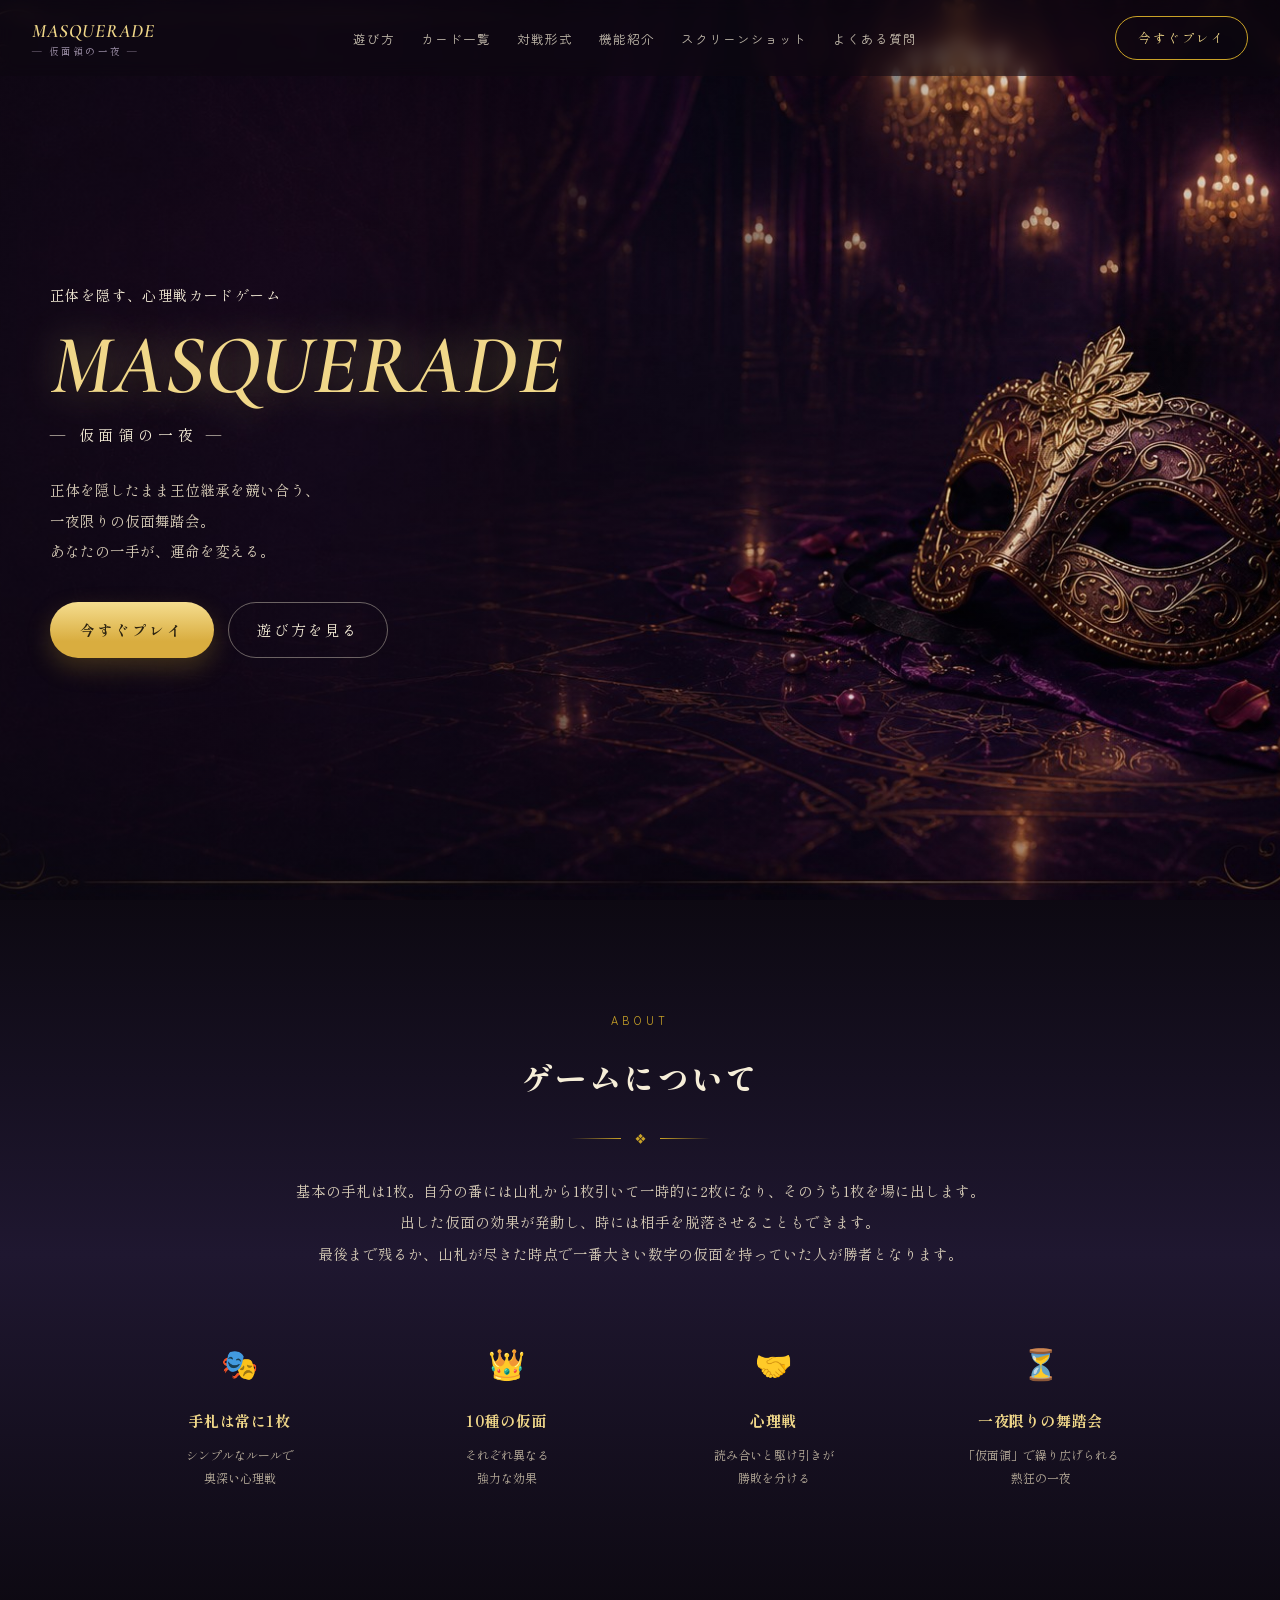
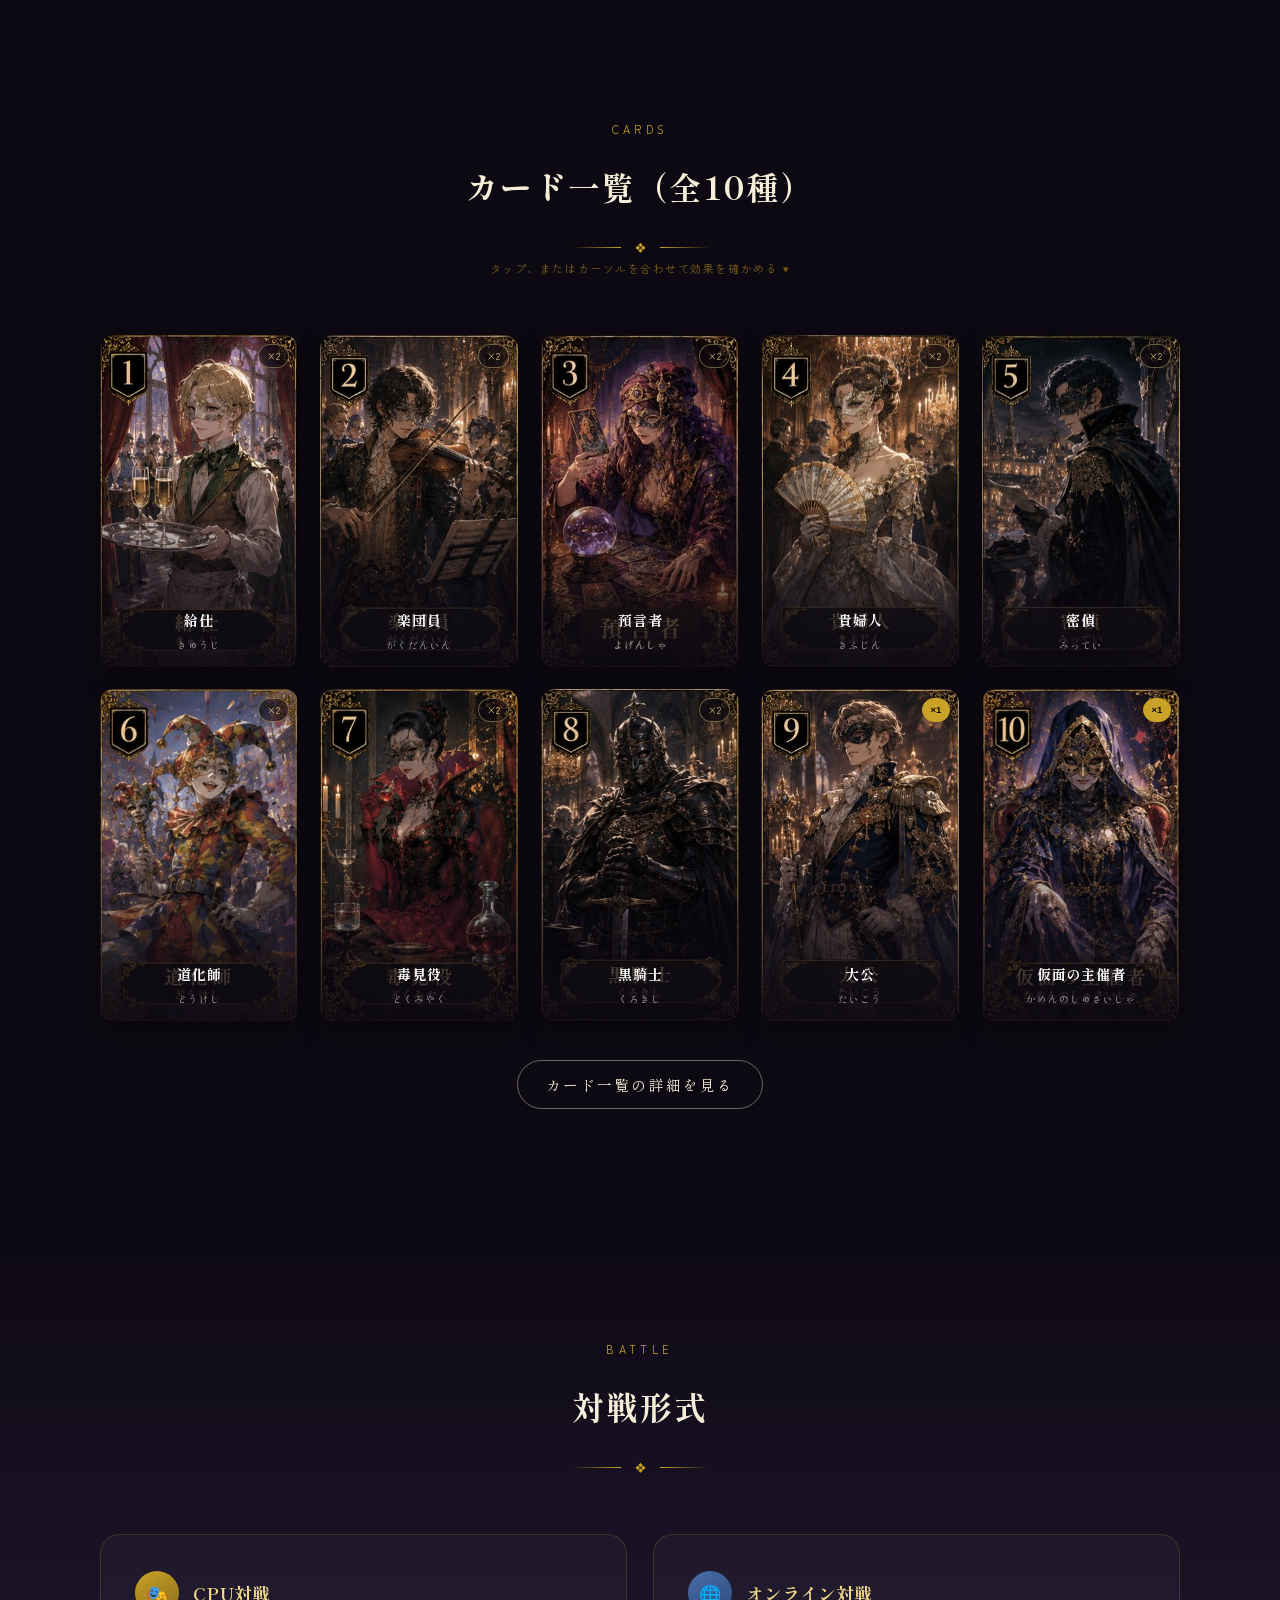
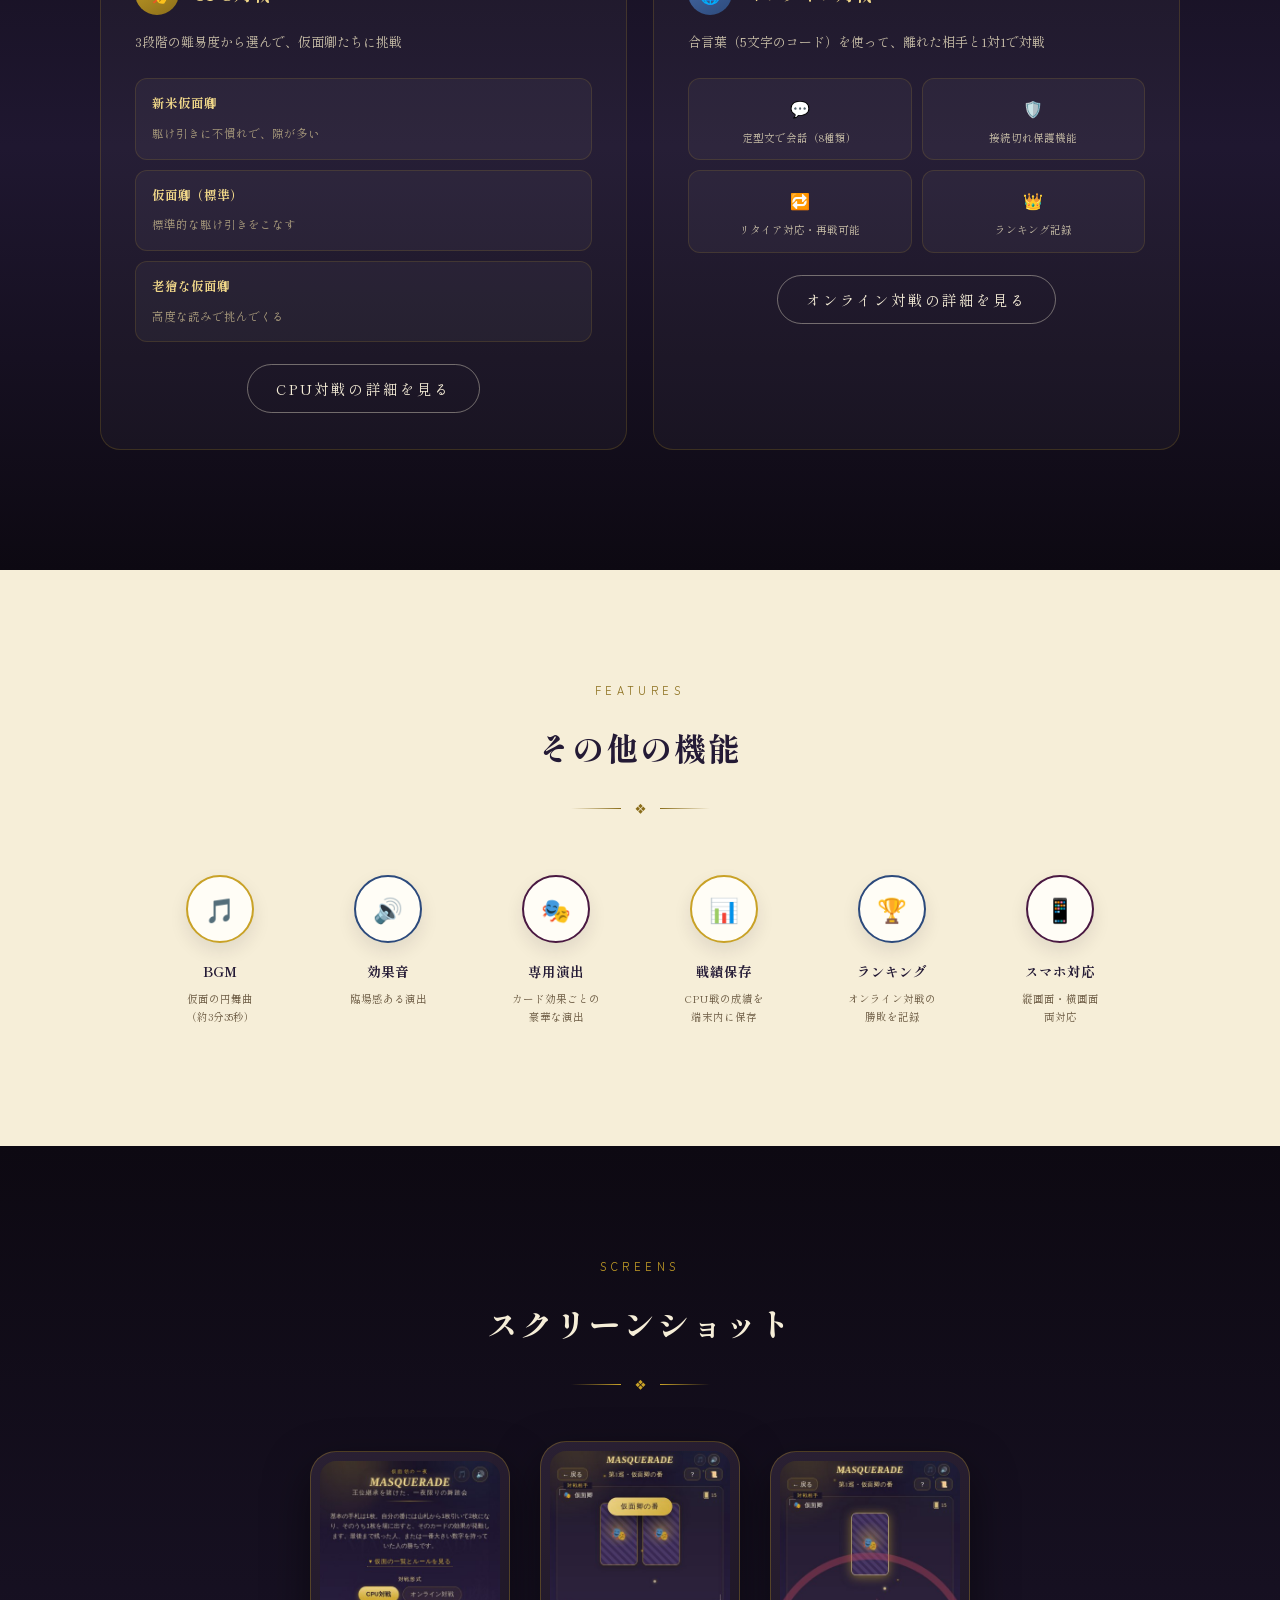
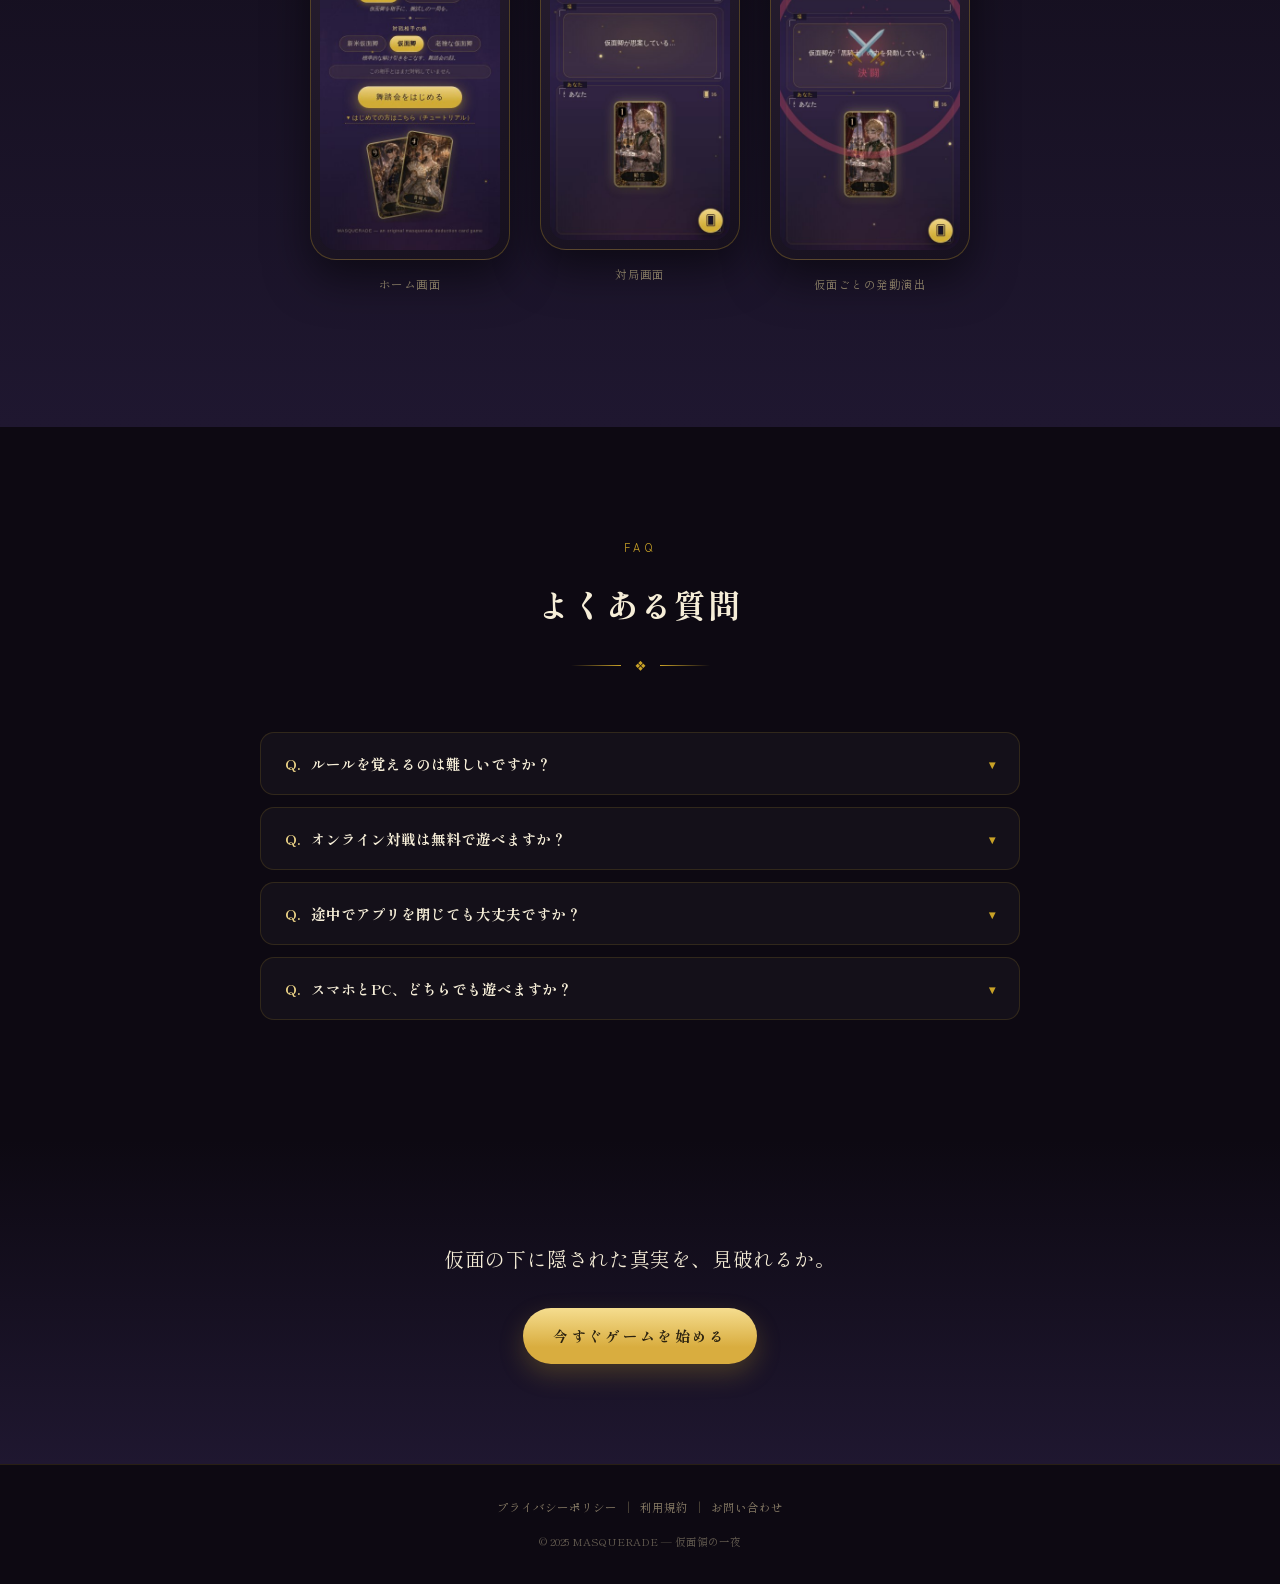
==== commit efdcb560: "Add files via upload" ====
--- a/index.html
+++ b/index.html
@@ -105,6 +105,7 @@
   font-family:var(--font-mincho); font-size:14.5px; letter-spacing:.14em;
   padding:13px 28px; border-radius:999px; text-decoration:none; display:inline-block;
   border:1px solid rgba(246,238,216,0.4); color:var(--parchment);
+  background:none; cursor:pointer; -webkit-appearance:none; appearance:none;
   transition:border-color .3s ease, background .3s ease;
 }
 .btn-outline:hover{ border-color:var(--gold-bright); background:rgba(240,215,137,0.08); }
@@ -322,7 +323,7 @@
     <li><a href="#screens">スクリーンショット</a></li>
     <li><a href="#faq">よくある質問</a></li>
   </ul>
-  <a href="./game/" class="nav-cta">今すぐプレイ</a>
+  <a href="https://kkw32913333.github.io/MASCARADE/" class="nav-cta">今すぐプレイ</a>
 </nav>
 
 <main>
@@ -333,7 +334,7 @@
       <p class="hero-sub">― 仮面領の一夜 ―</p>
       <p class="hero-body">正体を隠したまま王位継承を競い合う、<br>一夜限りの仮面舞踏会。<br>あなたの一手が、運命を変える。</p>
       <div class="hero-ctas">
-        <a href="./game/" class="btn-gold">今すぐプレイ</a>
+        <a href="https://kkw32913333.github.io/MASCARADE/" class="btn-gold">今すぐプレイ</a>
         <a href="#about" class="btn-outline">遊び方を見る</a>
       </div>
     </div>
@@ -482,7 +483,7 @@
 
   <section class="final-cta reveal" id="cta">
     <p>仮面の下に隠された真実を、見破れるか。</p>
-    <a href="./game/" class="btn-gold">今すぐゲームを始める</a>
+    <a href="https://kkw32913333.github.io/MASCARADE/" class="btn-gold">今すぐゲームを始める</a>
   </section>
 </main>
 
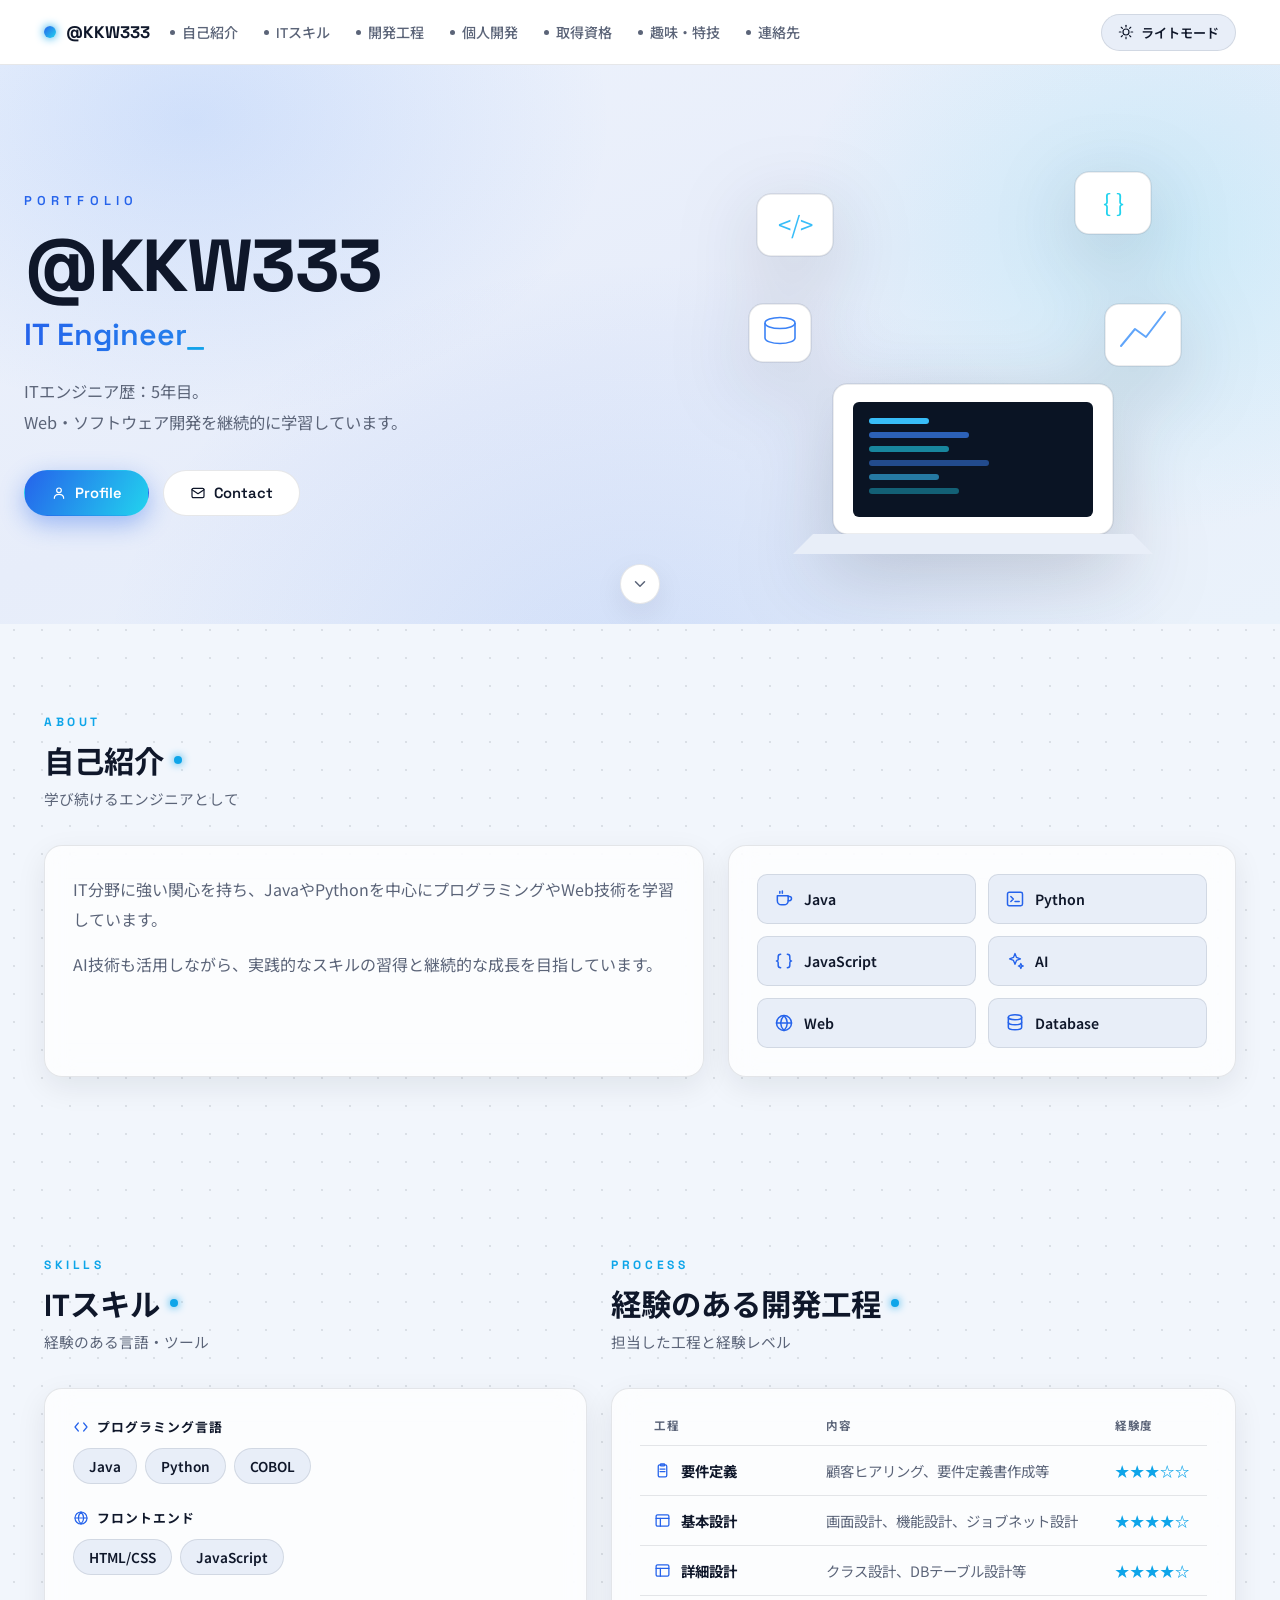
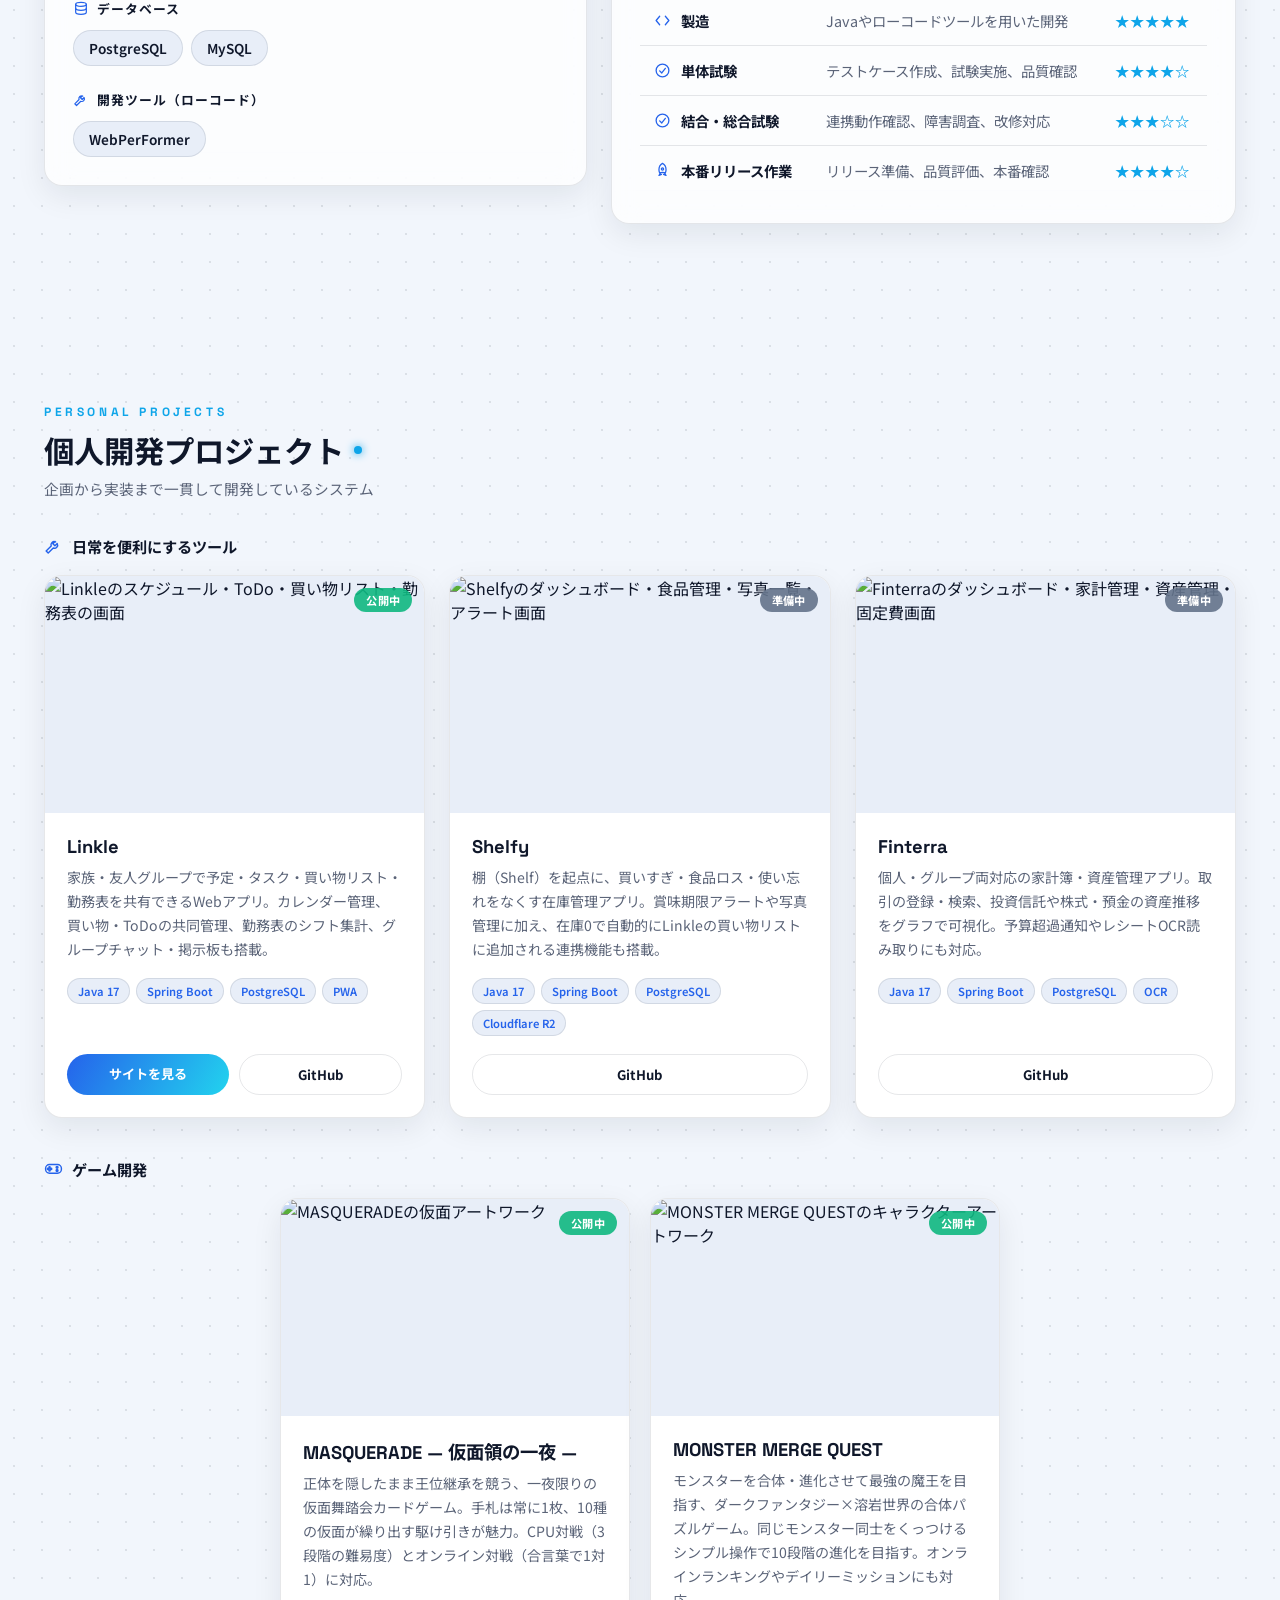
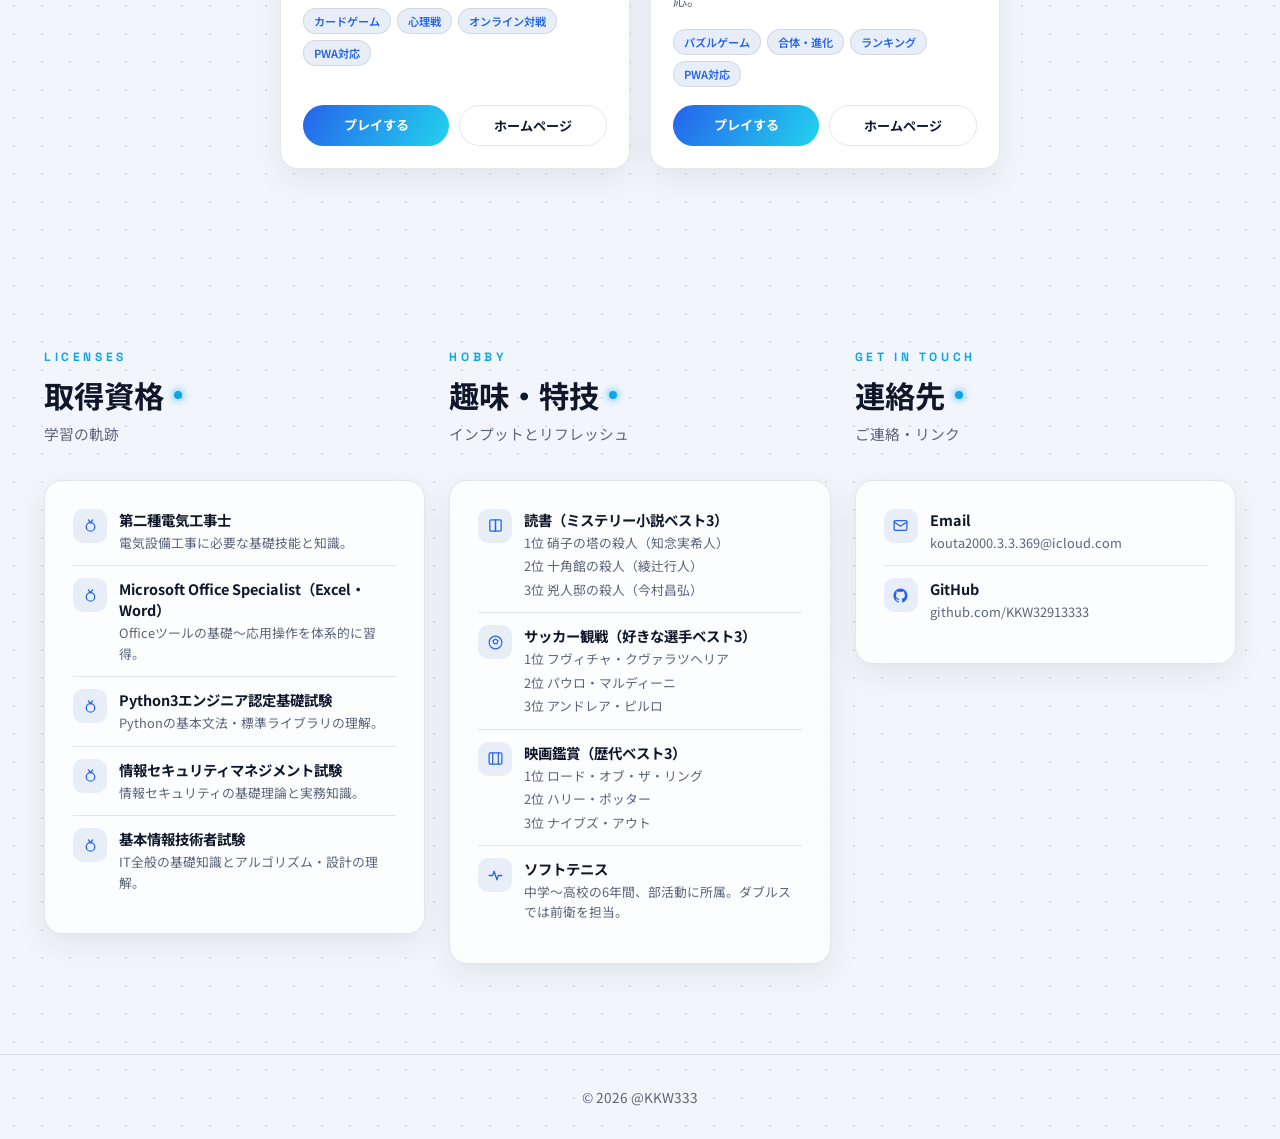
==== commit 07a872d0: "Add files via upload" ====
--- a/index.html
+++ b/index.html
@@ -1,703 +1,614 @@
 <!DOCTYPE html>
 <html lang="ja">
 <head>
-<meta charset="UTF-8">
-<meta name="viewport" content="width=device-width, initial-scale=1.0">
-<title>MASQUERADE ― 仮面領の一夜｜正体を隠す、心理戦カードゲーム</title>
-<meta name="description" content="正体を隠したまま王位継承を競う、一夜限りの仮面舞踏会カードゲーム「MASQUERADE 仮面領の一夜」。10種の仮面、CPU対戦・オンライン対戦に対応。">
-<link rel="icon" href="./assets/icon-512.png" type="image/png">
-<link rel="preconnect" href="https://fonts.googleapis.com">
-<link rel="preconnect" href="https://fonts.gstatic.com" crossorigin>
-<link href="https://fonts.googleapis.com/css2?family=Shippori+Mincho:wght@500;700;800&family=Cormorant+Garamond:ital,wght@0,500;0,600;1,500;1,600&family=Zen+Maru+Gothic:wght@400;500;700&display=swap" rel="stylesheet">
-<style>
-:root{
-  --ink:#0d0912;
-  --plum:#1f1730;
-  --plum-mid:#2d2147;
-  --wine:#4a1942;
-  --wine-light:#7a3d6b;
-  --gold:#c9a227;
-  --gold-bright:#f0d789;
-  --gold-dim:#8a6d1a;
-  --parchment:#f6eed8;
-  --parchment-deep:#ebe0c2;
-  --ink-on-parchment:#241a35;
-  --ink-on-parchment-dim:#6b5a42;
-  --sapphire:#2c4a7c;
-  --sapphire-light:#4a6da8;
-
-  --font-display: 'Cormorant Garamond', serif;
-  --font-mincho: 'Shippori Mincho', serif;
-  --font-ui: 'Zen Maru Gothic', sans-serif;
-}
-*{box-sizing:border-box;}
-html{scroll-behavior:smooth;}
-body{
-  margin:0; background:var(--ink); color:var(--parchment);
-  font-family:var(--font-mincho); line-height:1.9; font-size:15px;
-  -webkit-font-smoothing:antialiased; overflow-x:hidden;
-}
-img{max-width:100%; display:block;}
-a{color:inherit;}
-a:focus-visible, button:focus-visible, [tabindex]:focus-visible{ outline:2px solid var(--gold-bright); outline-offset:3px; border-radius:4px; }
-.wrap{ max-width:1180px; margin:0 auto; padding:0 24px; }
-@media (prefers-reduced-motion: reduce){ html{scroll-behavior:auto;} *{animation-duration:.001ms !important; animation-iteration-count:1 !important; transition-duration:.001ms !important;} }
-section{ position:relative; }
-
-/* ==================== ナビゲーション ==================== */
-.scroll-progress{ position:fixed; top:0; left:0; height:2px; width:0%; z-index:101; background:linear-gradient(90deg, var(--wine-light), var(--gold), var(--sapphire-light)); transition:width .1s linear; }
-.nav{
-  position:fixed; top:0; left:0; right:0; z-index:100;
-  display:flex; align-items:center; justify-content:space-between;
-  padding:16px 32px; font-family:var(--font-ui);
-  background:rgba(13,9,18,0.55); backdrop-filter:blur(8px);
-  transition:background .4s ease, padding .4s ease, box-shadow .4s ease;
-}
-.nav.scrolled{ background:rgba(13,9,18,0.9); padding:11px 32px; box-shadow:0 2px 20px rgba(0,0,0,0.4); }
-.nav-logo{ text-decoration:none; line-height:1.3; }
-.nav-logo .nm{ font-family:var(--font-display); font-style:italic; font-weight:600; font-size:19px; letter-spacing:.05em; color:var(--gold-bright); display:block; }
-.nav-logo .sub{ font-family:var(--font-mincho); font-size:9.5px; letter-spacing:.24em; color:#9d90a8; display:block; margin-top:1px; }
-.nav-links{ display:flex; gap:26px; list-style:none; margin:0; padding:0; }
-.nav-links a{ text-decoration:none; font-size:12.5px; letter-spacing:.08em; color:var(--parchment); opacity:.78; transition:opacity .2s ease, color .2s ease; position:relative; white-space:nowrap; }
-.nav-links a:hover{ opacity:1; }
-.nav-links a.active{ opacity:1; color:var(--gold-bright); }
-.nav-links a.active::after{ content:''; position:absolute; left:0; right:0; bottom:-6px; height:1px; background:var(--gold-bright); }
-.nav-cta{
-  font-family:var(--font-mincho); font-size:12.5px; letter-spacing:.12em;
-  padding:9px 22px; border-radius:999px; border:1px solid var(--gold);
-  color:var(--gold-bright); text-decoration:none; transition:background .2s ease, color .2s ease; white-space:nowrap;
-}
-.nav-cta:hover{ background:var(--gold); color:var(--ink); }
-@media (max-width:980px){ .nav-links{ display:none; } .nav{ padding:14px 18px; } }
-@media (max-width:760px){ .hero{ background-position:72% center; } }
-
-/* ==================== ヒーロー（左寄せ） ==================== */
-.hero{
-  position:relative; min-height:100vh; min-height:100dvh;
-  display:flex; align-items:center; overflow:hidden;
-  padding:120px 24px 80px;
-  background-color:var(--ink);
-  background-image:
-    linear-gradient(100deg, rgba(13,9,18,0.55) 0%, rgba(13,9,18,0.35) 42%, rgba(13,9,18,0.15) 68%, rgba(13,9,18,0.05) 100%),
-    url('./assets/header-bg.jpg');
-  background-size:cover; background-position:center center;
-}
-.hero-inner{ max-width:1180px; margin:0 auto; width:100%; }
-.hero-eyebrow{ font-family:var(--font-mincho); font-size:14px; letter-spacing:.1em; color:var(--parchment); margin:0 0 14px; opacity:0; animation:heroFade 1s ease .25s forwards; }
-.hero-title{
-  font-family:var(--font-display); font-style:italic; font-weight:600;
-  font-size:clamp(46px, 7vw, 84px); line-height:1; letter-spacing:.01em; margin:0;
-  color:var(--gold-bright); text-shadow:0 0 40px rgba(240,215,137,0.45), 0 4px 24px rgba(0,0,0,0.6);
-  opacity:0; animation:heroFade 1.1s ease .4s forwards;
-}
-.hero-sub{ font-family:var(--font-mincho); font-size:15px; letter-spacing:.32em; color:var(--parchment); margin:14px 0 26px; opacity:0; animation:heroFade 1s ease .6s forwards; }
-.hero-body{ max-width:420px; font-size:14.5px; line-height:2.1; color:#d8cdb8; margin:0 0 36px; opacity:0; animation:heroFade 1s ease .8s forwards; }
-.hero-ctas{ display:flex; gap:14px; flex-wrap:wrap; opacity:0; animation:heroFade 1s ease 1s forwards; }
-@keyframes heroFade{ from{ opacity:0; transform:translateY(14px); } to{ opacity:1; transform:translateY(0); } }
-.btn-gold{
-  font-family:var(--font-mincho); font-size:14.5px; letter-spacing:.16em;
-  padding:14px 30px; border-radius:999px; text-decoration:none; cursor:pointer; display:inline-block;
-  background:linear-gradient(180deg, #f5dd8f, #d9ad3f 70%); color:#2b2210; border:none; font-weight:700;
-  box-shadow:0 10px 24px rgba(201,162,39,0.25); transition:transform .25s ease, box-shadow .25s ease;
-}
-.btn-gold:hover{ transform:translateY(-2px); box-shadow:0 14px 30px rgba(201,162,39,0.35); }
-.btn-outline{
-  font-family:var(--font-mincho); font-size:14.5px; letter-spacing:.14em;
-  padding:13px 28px; border-radius:999px; text-decoration:none; display:inline-block;
-  border:1px solid rgba(246,238,216,0.4); color:var(--parchment);
-  background:none; cursor:pointer; -webkit-appearance:none; appearance:none;
-  transition:border-color .3s ease, background .3s ease;
-}
-.btn-outline:hover{ border-color:var(--gold-bright); background:rgba(240,215,137,0.08); }
-
-/* ==================== 共通セクション見出し ==================== */
-.eyebrow-label{ font-family:var(--font-ui); font-size:11px; letter-spacing:.4em; color:var(--gold); text-align:center; margin:0 0 16px; }
-.section-title{ font-family:var(--font-mincho); font-weight:800; font-size:clamp(24px,3.4vw,32px); text-align:center; margin:0; letter-spacing:.06em; }
-.title-flourish{ display:flex; align-items:center; justify-content:center; gap:14px; margin:20px 0 0; }
-.title-flourish .fl-line{ width:50px; height:1px; background:linear-gradient(90deg, transparent, var(--gold)); }
-.title-flourish .fl-line.r{ background:linear-gradient(90deg, var(--gold), transparent); }
-.title-flourish .fl-mark{ font-size:11px; color:var(--gold); }
-.on-light .eyebrow-label{ color:var(--gold-dim); }
-.on-light .section-title{ color:var(--ink-on-parchment); }
-.on-light .title-flourish .fl-line{ background:linear-gradient(90deg, transparent, var(--gold-dim)); }
-.on-light .title-flourish .fl-line.r{ background:linear-gradient(90deg, var(--gold-dim), transparent); }
-.on-light .title-flourish .fl-mark{ color:var(--gold-dim); }
-
-.reveal{ opacity:0; transform:translateY(20px); transition:opacity .8s ease, transform .8s ease; }
-.reveal.in-view{ opacity:1; transform:translateY(0); }
-
-/* ==================== ゲームについて ==================== */
-.about{ padding:110px 0 120px; background:linear-gradient(180deg, var(--ink) 0%, var(--plum) 50%, var(--ink) 100%); }
-.about-lead{ max-width:760px; margin:26px auto 0; text-align:center; font-size:14.5px; line-height:2.2; color:#d8cdb8; }
-.about-grid{ display:grid; grid-template-columns:repeat(4, 1fr); gap:28px; max-width:1040px; margin:64px auto 0; }
-.about-item{ text-align:center; }
-.about-icon{ font-size:30px; margin-bottom:16px; }
-.about-item h3{ font-size:15px; margin:0 0 8px; color:var(--gold-bright); font-weight:700; letter-spacing:.04em; }
-.about-item p{ font-size:12px; line-height:1.9; color:#b7ac9a; margin:0; }
-@media (max-width:820px){ .about-grid{ grid-template-columns:repeat(2, 1fr); gap:36px 20px; } }
-
-/* ==================== カード一覧 ==================== */
-.cards-section{ padding:110px 0 120px; background:var(--ink); }
-.cards-row{
-  display:grid; grid-template-columns:repeat(5, 1fr); gap:22px;
-  max-width:1080px; margin:56px auto 40px;
-}
-.card-tile{
-  position:relative; border-radius:14px; overflow:hidden; cursor:pointer;
-  aspect-ratio:302/505; background:#0d0912;
-  box-shadow:0 10px 26px rgba(0,0,0,0.3), 0 2px 6px rgba(0,0,0,0.2);
-  opacity:0; transform:translateY(24px);
-  transition:opacity .7s ease, transform .7s ease, box-shadow .3s ease;
-  will-change:transform;
-}
-.card-tile:hover{ box-shadow:0 20px 40px rgba(0,0,0,0.45), 0 6px 14px rgba(0,0,0,0.3); }
-.reveal.in-view .card-tile{
-  opacity:1;
-  transform:translateY(0) perspective(700px) rotateX(var(--ry, 0deg)) rotateY(var(--rx, 0deg)) scale(var(--tilt-scale, 1));
-  transition:opacity .7s ease, transform .15s ease, box-shadow .3s ease;
-}
-.card-tile img{ position:absolute; inset:0; width:100%; height:100%; object-fit:cover; transition:transform .6s ease; }
-.card-tile:hover img{ transform:scale(1.05); }
-.card-tile-scrim{ position:absolute; inset:0; background:linear-gradient(180deg, transparent 40%, rgba(13,9,18,0.92) 100%); pointer-events:none; }
-.card-tile-count{ position:absolute; top:9px; right:9px; font-family:var(--font-ui); font-size:9.5px; color:var(--gold-bright); background:rgba(13,9,18,0.55); border:1px solid rgba(240,215,137,0.4); border-radius:999px; padding:2px 8px; }
-.card-tile-foot{ position:absolute; left:0; right:0; bottom:0; padding:12px 12px 13px; text-align:center; }
-.card-tile-name{ font-size:14px; font-weight:700; color:#fff; letter-spacing:.06em; margin:0; }
-.card-tile-yomi{ font-size:9.5px; color:rgba(255,255,255,0.6); letter-spacing:.1em; margin:2px 0 0; }
-.card-tile-panel{
-  position:absolute; inset:0; padding:18px 16px; display:flex; flex-direction:column; justify-content:flex-end;
-  background:linear-gradient(175deg, rgba(74,25,66,0.97), rgba(13,9,18,0.98));
-  transform:translateY(100%); transition:transform .45s cubic-bezier(.2,.8,.3,1);
-}
-.card-tile.revealed .card-tile-panel{ transform:translateY(0); }
-.card-tile-ability-badge{
-  display:inline-block; font-family:var(--font-ui); font-size:10.5px; letter-spacing:.1em;
-  color:var(--ink); background:var(--gold-bright); border-radius:999px; padding:3px 12px; margin-bottom:10px; align-self:flex-start;
-}
-.card-tile-panel .card-tile-name{ color:var(--gold-bright); font-size:15px; }
-.card-tile-desc{ font-size:11.5px; line-height:1.85; color:#e9e0f0; margin:8px 0 0; }
-.card-tile-close{
-  position:absolute; top:10px; right:10px; width:22px; height:22px; border-radius:50%;
-  background:rgba(255,255,255,0.12); color:#fff; font-size:12px; display:flex; align-items:center; justify-content:center;
-}
-.card-tile.rare .card-tile-count{ background:var(--gold); color:var(--ink); border-color:var(--gold); font-weight:700; }
-.cards-hint{ text-align:center; font-family:var(--font-ui); font-size:11px; letter-spacing:.14em; color:var(--gold-dim); margin:0 0 8px; opacity:.85; }
-.cards-cta{ text-align:center; }
-@media (max-width:900px){ .cards-row{ grid-template-columns:repeat(3, 1fr); gap:16px; } }
-@media (max-width:560px){ .cards-row{ grid-template-columns:repeat(2, 1fr); gap:14px; } }
-
-/* ==================== 対戦形式（CPU／オンライン 2カラム） ==================== */
-.battle{ padding:110px 0 120px; background:linear-gradient(180deg, var(--ink) 0%, var(--plum) 55%, var(--ink) 100%); }
-.battle-grid{ display:grid; grid-template-columns:1fr 1fr; gap:26px; max-width:1080px; margin:56px auto 0; }
-.battle-panel{
-  background:rgba(255,255,255,0.03); border:1px solid rgba(201,162,39,0.2); border-radius:20px; padding:36px 34px;
-  opacity:0; transform:translateY(24px); transition:opacity .7s ease, transform .7s ease;
-}
-.reveal.in-view .battle-panel{ opacity:1; transform:translateY(0); }
-.reveal.in-view .battle-panel:nth-child(2){ transition-delay:.15s; }
-.battle-head{ display:flex; align-items:center; gap:14px; margin-bottom:14px; }
-.battle-icon{ width:44px; height:44px; border-radius:50%; background:linear-gradient(150deg, var(--gold), var(--gold-dim)); display:flex; align-items:center; justify-content:center; font-size:18px; flex:0 0 auto; }
-.battle-panel:nth-child(2) .battle-icon{ background:linear-gradient(150deg, var(--sapphire-light), var(--sapphire)); }
-.battle-head h3{ font-size:18px; margin:0; color:var(--gold-bright); }
-.battle-desc{ font-size:13px; line-height:1.95; color:#c9bfa8; margin:0 0 24px; }
-.diff-pills{ display:flex; flex-direction:column; gap:10px; margin-bottom:22px; }
-.diff-pill{ background:rgba(255,255,255,0.04); border:1px solid rgba(201,162,39,0.16); border-radius:12px; padding:12px 16px; }
-.diff-pill b{ display:block; font-size:12.5px; color:var(--gold-bright); margin-bottom:3px; }
-.diff-pill span{ font-size:11.5px; color:#a89a7c; }
-.online-icons{ display:grid; grid-template-columns:repeat(2, 1fr); gap:10px; margin-bottom:22px; }
-.online-icon-item{ background:rgba(255,255,255,0.04); border:1px solid rgba(201,162,39,0.16); border-radius:12px; padding:14px 12px; text-align:center; }
-.online-icon-item .oi{ font-size:16px; margin-bottom:6px; }
-.online-icon-item span{ font-size:10.5px; color:#c9bfa8; line-height:1.5; display:block; }
-.battle-cta{ text-align:center; }
-@media (max-width:820px){ .battle-grid{ grid-template-columns:1fr; } }
-
-/* ==================== その他の機能 ==================== */
-.features{ padding:110px 0 120px; background:var(--parchment); }
-.features-row{ display:flex; gap:18px; justify-content:center; flex-wrap:wrap; max-width:1080px; margin:56px auto 0; }
-.feat-item{ width:150px; text-align:center; opacity:0; transform:translateY(20px); transition:opacity .6s ease, transform .6s ease; }
-.reveal.in-view .feat-item{ opacity:1; transform:translateY(0); }
-.reveal.in-view .feat-item:nth-child(1){ transition-delay:0s; }
-.reveal.in-view .feat-item:nth-child(2){ transition-delay:.08s; }
-.reveal.in-view .feat-item:nth-child(3){ transition-delay:.16s; }
-.reveal.in-view .feat-item:nth-child(4){ transition-delay:.24s; }
-.reveal.in-view .feat-item:nth-child(5){ transition-delay:.32s; }
-.reveal.in-view .feat-item:nth-child(6){ transition-delay:.4s; }
-.feat-circle{
-  width:68px; height:68px; border-radius:50%; margin:0 auto 16px;
-  display:flex; align-items:center; justify-content:center; font-size:24px;
-  background:#fffdf6; border:2px solid var(--gold); box-shadow:0 8px 18px rgba(36,26,53,0.1);
-  transition:transform .3s cubic-bezier(.3,1.4,.4,1);
-}
-.feat-item:hover .feat-circle{ transform:scale(1.08) rotate(-4deg); }
-.feat-item:nth-child(2) .feat-circle{ border-color:var(--sapphire); }
-.feat-item:nth-child(3) .feat-circle{ border-color:var(--wine); }
-.feat-item:nth-child(5) .feat-circle{ border-color:var(--sapphire); }
-.feat-item:nth-child(6) .feat-circle{ border-color:var(--wine); }
-.feat-item h3{ font-size:13.5px; margin:0 0 6px; color:var(--ink-on-parchment); font-weight:700; }
-.feat-item p{ font-size:10.5px; line-height:1.7; color:var(--ink-on-parchment-dim); margin:0; }
-
-/* ==================== スクリーンショット ==================== */
-.screens{ padding:110px 0 120px; background:linear-gradient(180deg, var(--ink) 0%, var(--plum) 100%); overflow:hidden; }
-.screens-row{ display:flex; gap:30px; justify-content:center; margin:56px auto 0; flex-wrap:wrap; align-items:center; }
-.phone-frame{
-  width:200px; border-radius:26px; padding:9px; background:linear-gradient(160deg, #2a2033, #17111f);
-  border:1px solid rgba(201,162,39,0.3); box-shadow:0 18px 44px rgba(0,0,0,0.5);
-  opacity:0; transform:translateY(26px); transition:opacity .7s ease, transform .7s ease;
-}
-.reveal.in-view .phone-frame{ opacity:1; transform:translateY(0); }
-.reveal.in-view .phone-frame:nth-child(1){ transition-delay:0s; }
-.reveal.in-view .phone-frame:nth-child(2){ transition-delay:.15s; }
-.reveal.in-view .phone-frame:nth-child(3){ transition-delay:.3s; }
-.phone-frame.mid{ margin-top:-20px; }
-.phone-frame img{ border-radius:16px; width:100%; }
-.phone-caption{ text-align:center; font-size:11.5px; color:#a89a7c; margin-top:14px; letter-spacing:.04em; }
-@media (max-width:760px){ .phone-frame.mid{ margin-top:0; } .phone-frame{ width:42vw; max-width:200px; } }
-
-/* ==================== よくある質問 ==================== */
-.faq{ padding:110px 0 120px; background:var(--ink); }
-.faq-list{ max-width:760px; margin:56px auto 0; display:flex; flex-direction:column; gap:12px; }
-.faq-item{
-  background:rgba(255,255,255,0.03); border:1px solid rgba(201,162,39,0.16); border-radius:14px; overflow:hidden;
-  opacity:0; transform:translateY(16px); transition:opacity .6s ease, transform .6s ease;
-}
-.reveal.in-view .faq-item{ opacity:1; transform:translateY(0); }
-.faq-q{
-  width:100%; text-align:left; background:none; border:none; cursor:pointer; padding:20px 24px;
-  display:flex; align-items:center; justify-content:space-between; gap:16px; color:var(--parchment);
-  font-family:var(--font-mincho); font-size:14.5px; font-weight:700;
-}
-.faq-q .qmark{ color:var(--gold-bright); margin-right:10px; }
-.faq-q .chev{ font-size:12px; color:var(--gold); transition:transform .3s ease; flex:0 0 auto; }
-.faq-item.open .faq-q .chev{ transform:rotate(180deg); }
-.faq-a{ max-height:0; overflow:hidden; transition:max-height .35s ease; }
-.faq-item.open .faq-a{ max-height:200px; }
-.faq-a p{ margin:0; padding:0 24px 20px 48px; font-size:13px; line-height:1.9; color:#b7ac9a; }
-
-/* ==================== 最終CTA ==================== */
-.final-cta{ padding:100px 24px; text-align:center; background:linear-gradient(180deg, var(--ink) 0%, var(--plum) 100%); }
-.final-cta p{ font-size:clamp(16px,2.4vw,20px); color:var(--parchment); margin:0 0 30px; letter-spacing:.03em; }
-
-/* ==================== フッター ==================== */
-footer{ padding:32px 24px; text-align:center; background:var(--ink); border-top:1px solid rgba(201,162,39,0.14); }
-
-/* ==================== 詳細モーダル ==================== */
-.detail-overlay{
-  position:fixed; inset:0; z-index:200; background:rgba(5,4,10,0.75); backdrop-filter:blur(3px);
-  display:flex; align-items:center; justify-content:center; padding:24px;
-  opacity:0; visibility:hidden; transition:opacity .25s ease, visibility .25s ease;
-}
-.detail-overlay.open{ opacity:1; visibility:visible; }
-.detail-box{
-  background:var(--plum); border:1px solid rgba(201,162,39,0.3); border-radius:18px;
-  max-width:560px; width:100%; max-height:80vh; overflow-y:auto; padding:32px 30px;
-  box-shadow:0 30px 70px rgba(0,0,0,0.6);
-  transform:translateY(16px); transition:transform .3s ease;
-}
-.detail-overlay.open .detail-box{ transform:translateY(0); }
-.detail-box h3{ font-family:var(--font-mincho); color:var(--gold-bright); font-size:19px; margin:0 0 18px; padding-right:30px; }
-.detail-close{
-  position:absolute; top:18px; right:18px; width:30px; height:30px; border-radius:50%;
-  background:rgba(255,255,255,0.08); border:1px solid rgba(201,162,39,0.3); color:var(--parchment);
-  font-size:14px; cursor:pointer; display:flex; align-items:center; justify-content:center;
-}
-.detail-close:hover{ background:rgba(201,162,39,0.18); }
-.footer-links{ display:flex; gap:10px; justify-content:center; flex-wrap:wrap; align-items:center; margin-bottom:14px; }
-.footer-links a{ text-decoration:none; font-size:11.5px; color:#a89a7c; opacity:.8; }
-.footer-links a:hover{ opacity:1; color:var(--gold-bright); }
-.footer-links .sep{ color:#4a4438; font-size:11px; }
-footer .copy{ font-size:10.5px; color:#635b50; margin:0; }
-</style>
+  <meta charset="UTF-8">
+  <meta name="viewport" content="width=device-width, initial-scale=1.0">
+  <title>@KKW333 Portfolio</title>
+  <meta name="description" content="IT Engineer @KKW333のポートフォリオサイト。ITスキル、開発工程の経験、個人開発プロジェクト（Linkle / Shelfy / Finterra ほか）を紹介しています。">
+
+  <link rel="icon" type="image/svg+xml" href="favicon.svg">
+
+  <meta property="og:type" content="website">
+  <meta property="og:title" content="@KKW333 Portfolio">
+  <meta property="og:description" content="IT Engineer @KKW333のポートフォリオサイト。ITスキル、開発工程の経験、個人開発プロジェクトを紹介しています。">
+  <meta property="og:image" content="https://kkw32913333.github.io/kkw333-portfolio/og-image.png">
+  <meta property="og:url" content="https://kkw32913333.github.io/kkw333-portfolio/">
+  <meta name="twitter:card" content="summary_large_image">
+
+  <link rel="stylesheet" href="style.css">
+  <link rel="preconnect" href="https://fonts.googleapis.com">
+  <link rel="preconnect" href="https://fonts.gstatic.com" crossorigin>
+  <link href="https://fonts.googleapis.com/css2?family=Space+Grotesk:wght@400;500;600;700&family=Noto+Sans+JP:wght@400;500;600;700&display=swap" rel="stylesheet">
 </head>
 <body>
-
-<div class="scroll-progress" id="scroll-progress"></div>
-<nav class="nav" id="nav">
-  <a href="#top" class="nav-logo">
-    <span class="nm">MASQUERADE</span>
-    <span class="sub">― 仮面領の一夜 ―</span>
-  </a>
-  <ul class="nav-links">
-    <li><a href="#about">遊び方</a></li>
-    <li><a href="#cards">カード一覧</a></li>
-    <li><a href="#battle">対戦形式</a></li>
-    <li><a href="#features">機能紹介</a></li>
-    <li><a href="#screens">スクリーンショット</a></li>
-    <li><a href="#faq">よくある質問</a></li>
-  </ul>
-  <a href="https://kkw32913333.github.io/MASCARADE/" class="nav-cta">今すぐプレイ</a>
-</nav>
-
-<main>
-  <section class="hero" id="top">
+<a href="#top" class="skip-link">本文へスキップ</a>
+
+<header class="site-header" id="siteHeader">
+  <div class="header-inner">
+    <a href="#top" class="logo-link">
+      <span class="logo-dot"></span>
+      <span class="logo-text">@KKW333</span>
+    </a>
+
+    <nav class="nav-links" aria-label="メインナビゲーション">
+      <a href="#about" class="nav-link">自己紹介</a>
+      <a href="#skills" class="nav-link">ITスキル</a>
+      <a href="#process" class="nav-link">開発工程</a>
+      <a href="#projects" class="nav-link">個人開発</a>
+      <a href="#licenses-it" class="nav-link">取得資格</a>
+      <a href="#hobby" class="nav-link">趣味・特技</a>
+      <a href="#contact" class="nav-link">連絡先</a>
+    </nav>
+
+    <div class="header-actions">
+      <button id="themeBtn" class="theme-toggle" aria-label="テーマ切り替え">
+        <svg id="themeIconSun" viewBox="0 0 24 24" fill="none" stroke="currentColor" stroke-width="1.8" stroke-linecap="round" stroke-linejoin="round" width="16" height="16"><circle cx="12" cy="12" r="4.5"/><line x1="12" y1="2" x2="12" y2="4.5"/><line x1="12" y1="19.5" x2="12" y2="22"/><line x1="2" y1="12" x2="4.5" y2="12"/><line x1="19.5" y1="12" x2="22" y2="12"/><line x1="4.9" y1="4.9" x2="6.6" y2="6.6"/><line x1="17.4" y1="17.4" x2="19.1" y2="19.1"/><line x1="4.9" y1="19.1" x2="6.6" y2="17.4"/><line x1="17.4" y1="6.6" x2="19.1" y2="4.9"/></svg>
+        <svg id="themeIconMoon" viewBox="0 0 24 24" fill="none" stroke="currentColor" stroke-width="1.8" stroke-linecap="round" stroke-linejoin="round" width="16" height="16" style="display:none"><path d="M20 14.5A8.5 8.5 0 1 1 9.5 4a7 7 0 0 0 10.5 10.5z"/></svg>
+        <span id="themeLabel">ライトモード</span>
+      </button>
+      <button class="menu-toggle" id="menuToggle" aria-label="メニューを開閉" aria-expanded="false">
+        <span></span><span></span><span></span>
+      </button>
+    </div>
+  </div>
+
+  <nav class="mobile-nav-panel" id="mobileNavPanel" aria-label="モバイルナビゲーション">
+    <a href="#about">自己紹介</a>
+    <a href="#skills">ITスキル</a>
+    <a href="#process">開発工程</a>
+    <a href="#projects">個人開発</a>
+    <a href="#licenses-it">取得資格</a>
+    <a href="#hobby">趣味・特技</a>
+    <a href="#contact">連絡先</a>
+  </nav>
+</header>
+
+<main id="top">
+  <section class="hero" id="hero">
+    <div class="hero-stars" aria-hidden="true">
+      <span style="top:12%; left:8%; animation-delay:0s;"></span>
+      <span style="top:22%; left:20%; animation-delay:0.6s;"></span>
+      <span style="top:8%; left:38%; animation-delay:1.2s;"></span>
+      <span style="top:32%; left:52%; animation-delay:0.3s;"></span>
+      <span style="top:15%; left:68%; animation-delay:1.6s;"></span>
+      <span style="top:40%; left:82%; animation-delay:0.9s;"></span>
+      <span style="top:60%; left:12%; animation-delay:1.4s;"></span>
+      <span style="top:75%; left:30%; animation-delay:0.4s;"></span>
+      <span style="top:65%; left:60%; animation-delay:1.8s;"></span>
+      <span style="top:82%; left:75%; animation-delay:0.7s;"></span>
+      <span style="top:48%; left:92%; animation-delay:1.1s;"></span>
+      <span style="top:5%; left:88%; animation-delay:0.2s;"></span>
+    </div>
     <div class="hero-inner">
-      <p class="hero-eyebrow">正体を隠す、心理戦カードゲーム</p>
-      <h1 class="hero-title">MASQUERADE</h1>
-      <p class="hero-sub">― 仮面領の一夜 ―</p>
-      <p class="hero-body">正体を隠したまま王位継承を競い合う、<br>一夜限りの仮面舞踏会。<br>あなたの一手が、運命を変える。</p>
-      <div class="hero-ctas">
-        <a href="https://kkw32913333.github.io/MASCARADE/" class="btn-gold">今すぐプレイ</a>
-        <a href="#about" class="btn-outline">遊び方を見る</a>
-      </div>
-    </div>
+      <div class="hero-copy">
+        <p class="hero-eyebrow">Portfolio</p>
+        <h1 class="hero-title">@KKW333</h1>
+        <p class="hero-subtitle">IT Engineer<span class="hero-cursor">_</span></p>
+        <p class="hero-text">
+          ITエンジニア歴：5年目。<br>
+          Web・ソフトウェア開発を継続的に学習しています。
+        </p>
+        <div class="hero-actions">
+          <a href="#about" class="btn primary-btn">
+            <svg viewBox="0 0 24 24" fill="none" stroke="currentColor" stroke-width="1.8" stroke-linecap="round" stroke-linejoin="round" width="16" height="16"><circle cx="12" cy="8" r="3.5"/><path d="M5 20c0-3.5 3-6 7-6s7 2.5 7 6"/></svg>
+            Profile
+          </a>
+          <a href="#contact" class="btn ghost-btn">
+            <svg viewBox="0 0 24 24" fill="none" stroke="currentColor" stroke-width="1.8" stroke-linecap="round" stroke-linejoin="round" width="16" height="16"><rect x="3" y="5" width="18" height="14" rx="2"/><polyline points="3 7 12 13 21 7"/></svg>
+            Contact
+          </a>
+        </div>
+      </div>
+
+      <div class="hero-illustration" aria-hidden="true">
+        <svg viewBox="0 0 460 400" xmlns="http://www.w3.org/2000/svg">
+          <rect class="hero-chassis" x="90" y="230" width="280" height="150" rx="14" stroke-width="1.5"/>
+          <rect x="110" y="248" width="240" height="115" rx="6" fill="#0a1424"/>
+          <rect x="126" y="264" width="60" height="6" rx="3" fill="#38bdf8"/>
+          <rect x="126" y="278" width="100" height="6" rx="3" fill="#3b82f6" opacity="0.7"/>
+          <rect x="126" y="292" width="80" height="6" rx="3" fill="#22d3ee" opacity="0.6"/>
+          <rect x="126" y="306" width="120" height="6" rx="3" fill="#3b82f6" opacity="0.5"/>
+          <rect x="126" y="320" width="70" height="6" rx="3" fill="#38bdf8" opacity="0.6"/>
+          <rect x="126" y="334" width="90" height="6" rx="3" fill="#22d3ee" opacity="0.4"/>
+          <path class="hero-base" d="M70 380 L390 380 L412 402 L48 402 Z"/>
+
+          <g class="float-badge">
+            <rect class="hero-badge-box" x="14" y="40" width="76" height="62" rx="14" stroke="#38bdf8" stroke-width="1.5"/>
+            <text x="52" y="80" font-family="monospace" font-size="24" fill="#38bdf8" text-anchor="middle">&lt;/&gt;</text>
+          </g>
+          <g class="float-badge delay1">
+            <rect class="hero-badge-box" x="332" y="18" width="76" height="62" rx="14" stroke="#22d3ee" stroke-width="1.5"/>
+            <text x="370" y="58" font-family="monospace" font-size="24" fill="#22d3ee" text-anchor="middle">{ }</text>
+          </g>
+          <g class="float-badge delay2">
+            <rect class="hero-badge-box" x="6" y="150" width="62" height="58" rx="14" stroke="#3b82f6" stroke-width="1.5"/>
+            <ellipse cx="37" cy="169" rx="15" ry="5.5" fill="none" stroke="#3b82f6" stroke-width="1.6"/>
+            <path d="M22 169v15c0 3 6.5 5.5 15 5.5s15-2.5 15-5.5v-15" fill="none" stroke="#3b82f6" stroke-width="1.6"/>
+          </g>
+          <g class="float-badge delay3">
+            <rect class="hero-badge-box" x="362" y="150" width="76" height="62" rx="14" stroke="#60a5fa" stroke-width="1.5"/>
+            <polyline points="378,192 392,175 403,183 422,158" fill="none" stroke="#60a5fa" stroke-width="2" stroke-linecap="round" stroke-linejoin="round"/>
+          </g>
+        </svg>
+      </div>
+    </div>
+
+    <a href="#about" class="hero-scroll-indicator" aria-label="下にスクロール">
+      <svg viewBox="0 0 24 24" fill="none" stroke="currentColor" stroke-width="2" stroke-linecap="round" stroke-linejoin="round" width="18" height="18"><polyline points="6 9 12 15 18 9"/></svg>
+    </a>
   </section>
 
-  <section class="about reveal" id="about">
-    <div class="wrap">
-      <p class="eyebrow-label">ABOUT</p>
-      <h2 class="section-title">ゲームについて</h2>
-      <div class="title-flourish"><span class="fl-line"></span><span class="fl-mark">❖</span><span class="fl-line r"></span></div>
-      <p class="about-lead">基本の手札は1枚。自分の番には山札から1枚引いて一時的に2枚になり、そのうち1枚を場に出します。<br>出した仮面の効果が発動し、時には相手を脱落させることもできます。<br>最後まで残るか、山札が尽きた時点で一番大きい数字の仮面を持っていた人が勝者となります。</p>
-      <div class="about-grid">
-        <div class="about-item">
-          <div class="about-icon">🎭</div>
-          <h3>手札は常に1枚</h3>
-          <p>シンプルなルールで<br>奥深い心理戦</p>
-        </div>
-        <div class="about-item">
-          <div class="about-icon">👑</div>
-          <h3>10種の仮面</h3>
-          <p>それぞれ異なる<br>強力な効果</p>
-        </div>
-        <div class="about-item">
-          <div class="about-icon">🤝</div>
-          <h3>心理戦</h3>
-          <p>読み合いと駆け引きが<br>勝敗を分ける</p>
-        </div>
-        <div class="about-item">
-          <div class="about-icon">⏳</div>
-          <h3>一夜限りの舞踏会</h3>
-          <p>「仮面領」で繰り広げられる<br>熱狂の一夜</p>
+  <section id="about" class="section reveal" aria-labelledby="about-title">
+    <div class="section-header">
+      <p class="section-eyebrow">About</p>
+      <h2 id="about-title">自己紹介</h2>
+      <p class="section-subtitle">学び続けるエンジニアとして</p>
+    </div>
+
+    <div class="about-grid">
+      <div class="card">
+        <p>IT分野に強い関心を持ち、JavaやPythonを中心にプログラミングやWeb技術を学習しています。</p>
+        <p>AI技術も活用しながら、実践的なスキルの習得と継続的な成長を目指しています。</p>
+      </div>
+
+      <div class="card">
+        <div class="tech-grid">
+          <div class="tech-badge">
+            <svg viewBox="0 0 24 24" fill="none" stroke="currentColor" stroke-width="1.8" stroke-linecap="round" stroke-linejoin="round"><path d="M4 8h13v6a5 5 0 0 1-5 5H9a5 5 0 0 1-5-5V8z"/><path d="M17 9h1.5a2.5 2.5 0 0 1 0 5H17"/><line x1="7" y1="3" x2="7" y2="5"/><line x1="10" y1="2.5" x2="10" y2="5"/></svg>
+            Java
+          </div>
+          <div class="tech-badge">
+            <svg viewBox="0 0 24 24" fill="none" stroke="currentColor" stroke-width="1.8" stroke-linecap="round" stroke-linejoin="round"><rect x="3" y="4" width="18" height="16" rx="2"/><polyline points="7 9 10 12 7 15"/><line x1="12" y1="15" x2="17" y2="15"/></svg>
+            Python
+          </div>
+          <div class="tech-badge">
+            <svg viewBox="0 0 24 24" fill="none" stroke="currentColor" stroke-width="1.8" stroke-linecap="round" stroke-linejoin="round"><path d="M8 4c-2 0-3 1-3 3v3c0 1-1 2-2 2 1 0 2 1 2 2v3c0 2 1 3 3 3"/><path d="M16 4c2 0 3 1 3 3v3c0 1 1 2 2 2-1 0-2 1-2 2v3c0 2-1 3-3 3"/></svg>
+            JavaScript
+          </div>
+          <div class="tech-badge">
+            <svg viewBox="0 0 24 24" fill="none" stroke="currentColor" stroke-width="1.6" stroke-linecap="round" stroke-linejoin="round"><path d="M12 3l1.8 4.7L18.5 9.5 13.8 11.3 12 16l-1.8-4.7L5.5 9.5l4.7-1.8L12 3z"/><path d="M19 15l.9 2.2L22 18l-2.1.8L19 21l-.9-2.2L16 18l2.1-.8L19 15z"/></svg>
+            AI
+          </div>
+          <div class="tech-badge">
+            <svg viewBox="0 0 24 24" fill="none" stroke="currentColor" stroke-width="1.8" stroke-linecap="round" stroke-linejoin="round"><circle cx="12" cy="12" r="9"/><line x1="3" y1="12" x2="21" y2="12"/><path d="M12 3c2.5 2.7 4 6 4 9s-1.5 6.3-4 9c-2.5-2.7-4-6-4-9s1.5-6.3 4-9z"/></svg>
+            Web
+          </div>
+          <div class="tech-badge">
+            <svg viewBox="0 0 24 24" fill="none" stroke="currentColor" stroke-width="1.8" stroke-linecap="round" stroke-linejoin="round"><ellipse cx="12" cy="5" rx="8" ry="3"/><path d="M4 5v6c0 1.7 3.6 3 8 3s8-1.3 8-3V5"/><path d="M4 11v6c0 1.7 3.6 3 8 3s8-1.3 8-3v-6"/></svg>
+            Database
+          </div>
         </div>
       </div>
     </div>
   </section>
 
-  <section class="cards-section reveal" id="cards">
-    <div class="wrap">
-      <p class="eyebrow-label">CARDS</p>
-      <h2 class="section-title">カード一覧（全10種）</h2>
-      <div class="title-flourish"><span class="fl-line"></span><span class="fl-mark">❖</span><span class="fl-line r"></span></div>
-      <p class="cards-hint">タップ、またはカーソルを合わせて効果を確かめる ▾</p>
-      <div class="cards-row" id="cards-row"></div>
-      <div class="cards-cta"><button class="btn-outline" id="cards-detail-btn" type="button">カード一覧の詳細を見る</button></div>
+  <section class="section reveal" aria-labelledby="skills-process-title">
+    <div class="two-col-grid">
+      <div id="skills">
+        <div class="section-header">
+          <p class="section-eyebrow">Skills</p>
+          <h2 id="skills-title">ITスキル</h2>
+          <p class="section-subtitle">経験のある言語・ツール</p>
+        </div>
+
+        <div class="card">
+          <div class="skill-cat-group">
+            <p class="skill-cat-label">
+              <svg viewBox="0 0 24 24" fill="none" stroke="currentColor" stroke-width="1.8" stroke-linecap="round" stroke-linejoin="round"><polyline points="8 6 3 12 8 18"/><polyline points="16 6 21 12 16 18"/></svg>
+              プログラミング言語
+            </p>
+            <div class="skill-tag-row">
+              <span class="skill-tag">Java</span>
+              <span class="skill-tag">Python</span>
+              <span class="skill-tag">COBOL</span>
+            </div>
+          </div>
+
+          <div class="skill-cat-group">
+            <p class="skill-cat-label">
+              <svg viewBox="0 0 24 24" fill="none" stroke="currentColor" stroke-width="1.8" stroke-linecap="round" stroke-linejoin="round"><circle cx="12" cy="12" r="9"/><line x1="3" y1="12" x2="21" y2="12"/><path d="M12 3c2.5 2.7 4 6 4 9s-1.5 6.3-4 9c-2.5-2.7-4-6-4-9s1.5-6.3 4-9z"/></svg>
+              フロントエンド
+            </p>
+            <div class="skill-tag-row">
+              <span class="skill-tag">HTML/CSS</span>
+              <span class="skill-tag">JavaScript</span>
+            </div>
+          </div>
+
+          <div class="skill-cat-group">
+            <p class="skill-cat-label">
+              <svg viewBox="0 0 24 24" fill="none" stroke="currentColor" stroke-width="1.8" stroke-linecap="round" stroke-linejoin="round"><ellipse cx="12" cy="5" rx="8" ry="3"/><path d="M4 5v6c0 1.7 3.6 3 8 3s8-1.3 8-3V5"/><path d="M4 11v6c0 1.7 3.6 3 8 3s8-1.3 8-3v-6"/></svg>
+              データベース
+            </p>
+            <div class="skill-tag-row">
+              <span class="skill-tag">PostgreSQL</span>
+              <span class="skill-tag">MySQL</span>
+            </div>
+          </div>
+
+          <div class="skill-cat-group">
+            <p class="skill-cat-label">
+              <svg viewBox="0 0 24 24" fill="none" stroke="currentColor" stroke-width="1.8" stroke-linecap="round" stroke-linejoin="round"><path d="M14.7 6.3a4 4 0 0 0-5.6 5l-6.4 6.4 2.6 2.6 6.4-6.4a4 4 0 0 0 5-5.6l-2.9 2.9-2.6-2.6 2.9-2.9z"/></svg>
+              開発ツール（ローコード）
+            </p>
+            <div class="skill-tag-row">
+              <span class="skill-tag">WebPerFormer</span>
+            </div>
+          </div>
+        </div>
+      </div>
+
+      <div id="process">
+        <div class="section-header">
+          <p class="section-eyebrow">Process</p>
+          <h2 id="process-title">経験のある開発工程</h2>
+          <p class="section-subtitle">担当した工程と経験レベル</p>
+        </div>
+
+        <div class="card">
+          <div class="process-table-wrapper">
+            <table class="process-table">
+              <thead>
+                <tr>
+                  <th>工程</th>
+                  <th>内容</th>
+                  <th>経験度</th>
+                </tr>
+              </thead>
+              <tbody>
+                <tr>
+                  <td>
+                    <span class="process-row-name">
+                      <svg viewBox="0 0 24 24" fill="none" stroke="currentColor" stroke-width="1.8" stroke-linecap="round" stroke-linejoin="round"><rect x="6" y="4" width="12" height="17" rx="2"/><rect x="9" y="2.5" width="6" height="3" rx="1"/><line x1="8.5" y1="10" x2="15.5" y2="10"/><line x1="8.5" y1="13.5" x2="15.5" y2="13.5"/></svg>
+                      要件定義
+                    </span>
+                  </td>
+                  <td class="process-desc">顧客ヒアリング、要件定義書作成等</td>
+                  <td><span class="level level-3">★★★☆☆</span></td>
+                </tr>
+                <tr>
+                  <td>
+                    <span class="process-row-name">
+                      <svg viewBox="0 0 24 24" fill="none" stroke="currentColor" stroke-width="1.8" stroke-linecap="round" stroke-linejoin="round"><rect x="3" y="4" width="18" height="16" rx="2"/><line x1="3" y1="9" x2="21" y2="9"/><line x1="9" y1="9" x2="9" y2="20"/></svg>
+                      基本設計
+                    </span>
+                  </td>
+                  <td class="process-desc">画面設計、機能設計、ジョブネット設計</td>
+                  <td><span class="level level-4">★★★★☆</span></td>
+                </tr>
+                <tr>
+                  <td>
+                    <span class="process-row-name">
+                      <svg viewBox="0 0 24 24" fill="none" stroke="currentColor" stroke-width="1.8" stroke-linecap="round" stroke-linejoin="round"><rect x="3" y="4" width="18" height="16" rx="2"/><line x1="3" y1="9" x2="21" y2="9"/><line x1="9" y1="9" x2="9" y2="20"/></svg>
+                      詳細設計
+                    </span>
+                  </td>
+                  <td class="process-desc">クラス設計、DBテーブル設計等</td>
+                  <td><span class="level level-4">★★★★☆</span></td>
+                </tr>
+                <tr>
+                  <td>
+                    <span class="process-row-name">
+                      <svg viewBox="0 0 24 24" fill="none" stroke="currentColor" stroke-width="1.8" stroke-linecap="round" stroke-linejoin="round"><polyline points="8 6 3 12 8 18"/><polyline points="16 6 21 12 16 18"/></svg>
+                      製造
+                    </span>
+                  </td>
+                  <td class="process-desc">Javaやローコードツールを用いた開発</td>
+                  <td><span class="level level-5">★★★★★</span></td>
+                </tr>
+                <tr>
+                  <td>
+                    <span class="process-row-name">
+                      <svg viewBox="0 0 24 24" fill="none" stroke="currentColor" stroke-width="1.8" stroke-linecap="round" stroke-linejoin="round"><circle cx="12" cy="12" r="9"/><polyline points="8 12.5 11 15.5 16 9"/></svg>
+                      単体試験
+                    </span>
+                  </td>
+                  <td class="process-desc">テストケース作成、試験実施、品質確認</td>
+                  <td><span class="level level-4">★★★★☆</span></td>
+                </tr>
+                <tr>
+                  <td>
+                    <span class="process-row-name">
+                      <svg viewBox="0 0 24 24" fill="none" stroke="currentColor" stroke-width="1.8" stroke-linecap="round" stroke-linejoin="round"><circle cx="12" cy="12" r="9"/><polyline points="8 12.5 11 15.5 16 9"/></svg>
+                      結合・総合試験
+                    </span>
+                  </td>
+                  <td class="process-desc">連携動作確認、障害調査、改修対応</td>
+                  <td><span class="level level-3">★★★☆☆</span></td>
+                </tr>
+                <tr>
+                  <td>
+                    <span class="process-row-name">
+                      <svg viewBox="0 0 24 24" fill="none" stroke="currentColor" stroke-width="1.8" stroke-linecap="round" stroke-linejoin="round"><path d="M12 2c3 1.5 5 5 5 9 0 2-0.5 3.5-1 4.5l-4-1-4 1c-0.5-1-1-2.5-1-4.5 0-4 2-7.5 5-9z"/><circle cx="12" cy="10" r="1.6"/><path d="M9 15.5l-2 3.5 3.5-1.5"/><path d="M15 15.5l2 3.5-3.5-1.5"/></svg>
+                      本番リリース作業
+                    </span>
+                  </td>
+                  <td class="process-desc">リリース準備、品質評価、本番確認</td>
+                  <td><span class="level level-4">★★★★☆</span></td>
+                </tr>
+              </tbody>
+            </table>
+          </div>
+        </div>
+      </div>
     </div>
   </section>
 
-  <section class="battle reveal" id="battle">
-    <div class="wrap">
-      <p class="eyebrow-label">BATTLE</p>
-      <h2 class="section-title">対戦形式</h2>
-      <div class="title-flourish"><span class="fl-line"></span><span class="fl-mark">❖</span><span class="fl-line r"></span></div>
-      <div class="battle-grid">
-        <div class="battle-panel">
-          <div class="battle-head">
-            <div class="battle-icon">🎭</div>
-            <h3>CPU対戦</h3>
-          </div>
-          <p class="battle-desc">3段階の難易度から選んで、仮面卿たちに挑戦</p>
-          <div class="diff-pills">
-            <div class="diff-pill"><b>新米仮面卿</b><span>駆け引きに不慣れで、隙が多い</span></div>
-            <div class="diff-pill"><b>仮面卿（標準）</b><span>標準的な駆け引きをこなす</span></div>
-            <div class="diff-pill"><b>老獪な仮面卿</b><span>高度な読みで挑んでくる</span></div>
-          </div>
-          <div class="battle-cta"><button class="btn-outline" id="cpu-detail-btn" type="button">CPU対戦の詳細を見る</button></div>
-        </div>
-        <div class="battle-panel">
-          <div class="battle-head">
-            <div class="battle-icon">🌐</div>
-            <h3>オンライン対戦</h3>
-          </div>
-          <p class="battle-desc">合言葉（5文字のコード）を使って、離れた相手と1対1で対戦</p>
-          <div class="online-icons">
-            <div class="online-icon-item"><div class="oi">💬</div><span>定型文で会話（8種類）</span></div>
-            <div class="online-icon-item"><div class="oi">🛡️</div><span>接続切れ保護機能</span></div>
-            <div class="online-icon-item"><div class="oi">🔁</div><span>リタイア対応・再戦可能</span></div>
-            <div class="online-icon-item"><div class="oi">👑</div><span>ランキング記録</span></div>
-          </div>
-          <div class="battle-cta"><button class="btn-outline" id="online-detail-btn" type="button">オンライン対戦の詳細を見る</button></div>
-        </div>
+  <section id="projects" class="section reveal" aria-labelledby="projects-title">
+    <div class="section-header">
+      <p class="section-eyebrow">Personal Projects</p>
+      <h2 id="projects-title">個人開発プロジェクト</h2>
+      <p class="section-subtitle">企画から実装まで一貫して開発しているシステム</p>
+    </div>
+
+    <div class="project-group">
+      <p class="project-group-label">
+        <svg viewBox="0 0 24 24" fill="none" stroke="currentColor" stroke-width="1.8" stroke-linecap="round" stroke-linejoin="round"><path d="M14.7 6.3a4 4 0 0 0-5.6 5l-6.4 6.4 2.6 2.6 6.4-6.4a4 4 0 0 0 5-5.6l-2.9 2.9-2.6-2.6 2.9-2.9z"/></svg>
+        日常を便利にするツール
+      </p>
+      <div class="project-grid">
+        <article class="project-card">
+          <div class="project-card-image">
+            <img src="images/linkle.png" alt="Linkleのスケジュール・ToDo・買い物リスト・勤務表の画面" loading="lazy">
+            <span class="project-status-badge">公開中</span>
+          </div>
+          <div class="project-card-body">
+            <h3>Linkle</h3>
+            <p>家族・友人グループで予定・タスク・買い物リスト・勤務表を共有できるWebアプリ。カレンダー管理、買い物・ToDoの共同管理、勤務表のシフト集計、グループチャット・掲示板も搭載。</p>
+            <div class="project-tags">
+              <span class="project-tag">Java 17</span>
+              <span class="project-tag">Spring Boot</span>
+              <span class="project-tag">PostgreSQL</span>
+              <span class="project-tag">PWA</span>
+            </div>
+            <div class="project-card-actions">
+              <a href="https://schedule-app-827q.onrender.com" class="project-btn primary" target="_blank" rel="noopener noreferrer">サイトを見る</a>
+              <a href="https://github.com/KKW32913333/Linkle" class="project-btn ghost" target="_blank" rel="noopener noreferrer">GitHub</a>
+            </div>
+          </div>
+        </article>
+
+        <article class="project-card">
+          <div class="project-card-image">
+            <img src="images/shelfy.png" alt="Shelfyのダッシュボード・食品管理・写真一覧・アラート画面" loading="lazy">
+            <span class="project-status-badge pending">準備中</span>
+          </div>
+          <div class="project-card-body">
+            <h3>Shelfy</h3>
+            <p>棚（Shelf）を起点に、買いすぎ・食品ロス・使い忘れをなくす在庫管理アプリ。賞味期限アラートや写真管理に加え、在庫0で自動的にLinkleの買い物リストに追加される連携機能も搭載。</p>
+            <div class="project-tags">
+              <span class="project-tag">Java 17</span>
+              <span class="project-tag">Spring Boot</span>
+              <span class="project-tag">PostgreSQL</span>
+              <span class="project-tag">Cloudflare R2</span>
+            </div>
+            <div class="project-card-actions">
+              <a href="https://github.com/KKW32913333/shelfy" class="project-btn ghost" target="_blank" rel="noopener noreferrer">GitHub</a>
+            </div>
+          </div>
+        </article>
+
+        <article class="project-card">
+          <div class="project-card-image">
+            <img src="images/finterra.png" alt="Finterraのダッシュボード・家計管理・資産管理・固定費画面" loading="lazy">
+            <span class="project-status-badge pending">準備中</span>
+          </div>
+          <div class="project-card-body">
+            <h3>Finterra</h3>
+            <p>個人・グループ両対応の家計簿・資産管理アプリ。取引の登録・検索、投資信託や株式・預金の資産推移をグラフで可視化。予算超過通知やレシートOCR読み取りにも対応。</p>
+            <div class="project-tags">
+              <span class="project-tag">Java 17</span>
+              <span class="project-tag">Spring Boot</span>
+              <span class="project-tag">PostgreSQL</span>
+              <span class="project-tag">OCR</span>
+            </div>
+            <div class="project-card-actions">
+              <a href="https://github.com/KKW32913333/finterra" class="project-btn ghost" target="_blank" rel="noopener noreferrer">GitHub</a>
+            </div>
+          </div>
+        </article>
+      </div>
+    </div>
+
+    <div class="project-group">
+      <p class="project-group-label">
+        <svg viewBox="0 0 24 24" fill="none" stroke="currentColor" stroke-width="1.8" stroke-linecap="round" stroke-linejoin="round"><rect x="2" y="7" width="20" height="11" rx="5"/><line x1="7" y1="12.5" x2="7" y2="12.5"/><circle cx="7" cy="10.5" r="0.8" fill="currentColor"/><circle cx="7" cy="14.5" r="0.8" fill="currentColor"/><circle cx="5" cy="12.5" r="0.8" fill="currentColor"/><circle cx="9" cy="12.5" r="0.8" fill="currentColor"/><circle cx="16.5" cy="10.5" r="1.2" fill="currentColor"/><circle cx="16.5" cy="14.5" r="1.2" fill="currentColor"/></svg>
+        ゲーム開発
+      </p>
+      <div class="project-grid cols-2">
+        <article class="project-card">
+          <div class="project-card-image">
+            <img src="images/masquerade.jpg" alt="MASQUERADEの仮面アートワーク" loading="lazy" style="object-position:center;">
+            <span class="project-status-badge">公開中</span>
+          </div>
+          <div class="project-card-body">
+            <h3>MASQUERADE ― 仮面領の一夜 ―</h3>
+            <p>正体を隠したまま王位継承を競う、一夜限りの仮面舞踏会カードゲーム。手札は常に1枚、10種の仮面が繰り出す駆け引きが魅力。CPU対戦（3段階の難易度）とオンライン対戦（合言葉で1対1）に対応。</p>
+            <div class="project-tags">
+              <span class="project-tag">カードゲーム</span>
+              <span class="project-tag">心理戦</span>
+              <span class="project-tag">オンライン対戦</span>
+              <span class="project-tag">PWA対応</span>
+            </div>
+            <div class="project-card-actions">
+              <a href="https://kkw32913333.github.io/masquerade/" class="project-btn primary" target="_blank" rel="noopener noreferrer">プレイする</a>
+              <a href="https://kkw32913333.github.io/masquerade/" class="project-btn ghost" target="_blank" rel="noopener noreferrer">ホームページ</a>
+            </div>
+          </div>
+        </article>
+
+        <article class="project-card">
+          <div class="project-card-image">
+            <img src="images/mmq.jpg" alt="MONSTER MERGE QUESTのキャラクターアートワーク" loading="lazy" style="object-position:center;">
+            <span class="project-status-badge">公開中</span>
+          </div>
+          <div class="project-card-body">
+            <h3>MONSTER MERGE QUEST</h3>
+            <p>モンスターを合体・進化させて最強の魔王を目指す、ダークファンタジー×溶岩世界の合体パズルゲーム。同じモンスター同士をくっつけるシンプル操作で10段階の進化を目指す。オンラインランキングやデイリーミッションにも対応。</p>
+            <div class="project-tags">
+              <span class="project-tag">パズルゲーム</span>
+              <span class="project-tag">合体・進化</span>
+              <span class="project-tag">ランキング</span>
+              <span class="project-tag">PWA対応</span>
+            </div>
+            <div class="project-card-actions">
+              <a href="https://kkw32913333.github.io/HP_MMQ/" class="project-btn primary" target="_blank" rel="noopener noreferrer">プレイする</a>
+              <a href="https://kkw32913333.github.io/HP_MMQ/" class="project-btn ghost" target="_blank" rel="noopener noreferrer">ホームページ</a>
+            </div>
+          </div>
+        </article>
       </div>
     </div>
   </section>
 
-  <section class="features reveal" id="features">
-    <div class="wrap">
-      <p class="eyebrow-label" style="color:var(--gold-dim);">FEATURES</p>
-      <h2 class="section-title" style="color:var(--ink-on-parchment);">その他の機能</h2>
-      <div class="title-flourish"><span class="fl-line" style="background:linear-gradient(90deg, transparent, var(--gold-dim));"></span><span class="fl-mark" style="color:var(--gold-dim);">❖</span><span class="fl-line r" style="background:linear-gradient(90deg, var(--gold-dim), transparent);"></span></div>
-      <div class="features-row">
-        <div class="feat-item">
-          <div class="feat-circle">🎵</div>
-          <h3>BGM</h3>
-          <p>仮面の円舞曲<br>（約3分35秒）</p>
-        </div>
-        <div class="feat-item">
-          <div class="feat-circle">🔊</div>
-          <h3>効果音</h3>
-          <p>臨場感ある演出</p>
-        </div>
-        <div class="feat-item">
-          <div class="feat-circle">🎭</div>
-          <h3>専用演出</h3>
-          <p>カード効果ごとの<br>豪華な演出</p>
-        </div>
-        <div class="feat-item">
-          <div class="feat-circle">📊</div>
-          <h3>戦績保存</h3>
-          <p>CPU戦の成績を<br>端末内に保存</p>
-        </div>
-        <div class="feat-item">
-          <div class="feat-circle">🏆</div>
-          <h3>ランキング</h3>
-          <p>オンライン対戦の<br>勝敗を記録</p>
-        </div>
-        <div class="feat-item">
-          <div class="feat-circle">📱</div>
-          <h3>スマホ対応</h3>
-          <p>縦画面・横画面<br>両対応</p>
-        </div>
-      </div>
-    </div>
-  </section>
-
-  <section class="screens reveal" id="screens">
-    <div class="wrap">
-      <p class="eyebrow-label">SCREENS</p>
-      <h2 class="section-title">スクリーンショット</h2>
-      <div class="title-flourish"><span class="fl-line"></span><span class="fl-mark">❖</span><span class="fl-line r"></span></div>
-      <div class="screens-row">
-        <div><div class="phone-frame"><img src="./assets/shot-home.jpg" alt="ホーム画面"></div><p class="phone-caption">ホーム画面</p></div>
-        <div><div class="phone-frame mid"><img src="./assets/shot-table.jpg" alt="対局画面"></div><p class="phone-caption">対局画面</p></div>
-        <div><div class="phone-frame"><img src="./assets/shot-effect.jpg" alt="効果発動演出"></div><p class="phone-caption">仮面ごとの発動演出</p></div>
-      </div>
-    </div>
-  </section>
-
-  <section class="faq reveal" id="faq">
-    <div class="wrap">
-      <p class="eyebrow-label">FAQ</p>
-      <h2 class="section-title">よくある質問</h2>
-      <div class="title-flourish"><span class="fl-line"></span><span class="fl-mark">❖</span><span class="fl-line r"></span></div>
-      <div class="faq-list" id="faq-list"></div>
-    </div>
-  </section>
-
-  <section class="final-cta reveal" id="cta">
-    <p>仮面の下に隠された真実を、見破れるか。</p>
-    <a href="https://kkw32913333.github.io/MASCARADE/" class="btn-gold">今すぐゲームを始める</a>
+  <section class="section reveal" aria-label="取得資格・趣味・連絡先">
+    <div class="bottom-grid">
+      <div id="licenses-it">
+        <div class="section-header">
+          <p class="section-eyebrow">Licenses</p>
+          <h2 id="licenses-it-title">取得資格</h2>
+          <p class="section-subtitle">学習の軌跡</p>
+        </div>
+        <div class="card">
+          <div class="list-item">
+            <div class="list-icon">
+              <svg viewBox="0 0 24 24" fill="none" stroke="currentColor" stroke-width="1.8" stroke-linecap="round" stroke-linejoin="round"><circle cx="12" cy="14" r="6"/><path d="M9 4l3 4 3-4"/></svg>
+            </div>
+            <div class="list-body">
+              <h4>第二種電気工事士</h4>
+              <p>電気設備工事に必要な基礎技能と知識。</p>
+            </div>
+          </div>
+          <div class="list-item">
+            <div class="list-icon">
+              <svg viewBox="0 0 24 24" fill="none" stroke="currentColor" stroke-width="1.8" stroke-linecap="round" stroke-linejoin="round"><circle cx="12" cy="14" r="6"/><path d="M9 4l3 4 3-4"/></svg>
+            </div>
+            <div class="list-body">
+              <h4>Microsoft Office Specialist（Excel・Word）</h4>
+              <p>Officeツールの基礎〜応用操作を体系的に習得。</p>
+            </div>
+          </div>
+          <div class="list-item">
+            <div class="list-icon">
+              <svg viewBox="0 0 24 24" fill="none" stroke="currentColor" stroke-width="1.8" stroke-linecap="round" stroke-linejoin="round"><circle cx="12" cy="14" r="6"/><path d="M9 4l3 4 3-4"/></svg>
+            </div>
+            <div class="list-body">
+              <h4>Python3エンジニア認定基礎試験</h4>
+              <p>Pythonの基本文法・標準ライブラリの理解。</p>
+            </div>
+          </div>
+          <div class="list-item">
+            <div class="list-icon">
+              <svg viewBox="0 0 24 24" fill="none" stroke="currentColor" stroke-width="1.8" stroke-linecap="round" stroke-linejoin="round"><circle cx="12" cy="14" r="6"/><path d="M9 4l3 4 3-4"/></svg>
+            </div>
+            <div class="list-body">
+              <h4>情報セキュリティマネジメント試験</h4>
+              <p>情報セキュリティの基礎理論と実務知識。</p>
+            </div>
+          </div>
+          <div class="list-item">
+            <div class="list-icon">
+              <svg viewBox="0 0 24 24" fill="none" stroke="currentColor" stroke-width="1.8" stroke-linecap="round" stroke-linejoin="round"><circle cx="12" cy="14" r="6"/><path d="M9 4l3 4 3-4"/></svg>
+            </div>
+            <div class="list-body">
+              <h4>基本情報技術者試験</h4>
+              <p>IT全般の基礎知識とアルゴリズム・設計の理解。</p>
+            </div>
+          </div>
+        </div>
+      </div>
+
+      <div id="hobby">
+        <div class="section-header">
+          <p class="section-eyebrow">Hobby</p>
+          <h2 id="hobby-title">趣味・特技</h2>
+          <p class="section-subtitle">インプットとリフレッシュ</p>
+        </div>
+        <div class="card">
+          <div class="list-item">
+            <div class="list-icon">
+              <svg viewBox="0 0 24 24" fill="none" stroke="currentColor" stroke-width="1.8" stroke-linecap="round" stroke-linejoin="round"><path d="M4 5.5C4 4.7 4.7 4 5.5 4H12v16H5.5c-0.8 0-1.5-0.7-1.5-1.5v-13z"/><path d="M20 5.5C20 4.7 19.3 4 18.5 4H12v16h6.5c0.8 0 1.5-0.7 1.5-1.5v-13z"/></svg>
+            </div>
+            <div class="list-body">
+              <h4>読書（ミステリー小説ベスト3）</h4>
+              <p>1位 硝子の塔の殺人（知念実希人）</p>
+              <p>2位 十角館の殺人（綾辻行人）</p>
+              <p>3位 兇人邸の殺人（今村昌弘）</p>
+            </div>
+          </div>
+          <div class="list-item">
+            <div class="list-icon">
+              <svg viewBox="0 0 24 24" fill="none" stroke="currentColor" stroke-width="1.6" stroke-linecap="round" stroke-linejoin="round"><circle cx="12" cy="12" r="9"/><path d="M12 7l3.5 2.5-1.3 4.1h-4.4L8.5 9.5z"/></svg>
+            </div>
+            <div class="list-body">
+              <h4>サッカー観戦（好きな選手ベスト3）</h4>
+              <p>1位 フヴィチャ・クヴァラツヘリア</p>
+              <p>2位 パウロ・マルディーニ</p>
+              <p>3位 アンドレア・ピルロ</p>
+            </div>
+          </div>
+          <div class="list-item">
+            <div class="list-icon">
+              <svg viewBox="0 0 24 24" fill="none" stroke="currentColor" stroke-width="1.8" stroke-linecap="round" stroke-linejoin="round"><rect x="3" y="4" width="18" height="16" rx="2"/><line x1="8" y1="4" x2="8" y2="20"/><line x1="16" y1="4" x2="16" y2="20"/></svg>
+            </div>
+            <div class="list-body">
+              <h4>映画鑑賞（歴代ベスト3）</h4>
+              <p>1位 ロード・オブ・ザ・リング</p>
+              <p>2位 ハリー・ポッター</p>
+              <p>3位 ナイブズ・アウト</p>
+            </div>
+          </div>
+          <div class="list-item">
+            <div class="list-icon">
+              <svg viewBox="0 0 24 24" fill="none" stroke="currentColor" stroke-width="1.8" stroke-linecap="round" stroke-linejoin="round"><polyline points="3 12 8 12 10 6 14 18 16 12 21 12"/></svg>
+            </div>
+            <div class="list-body">
+              <h4>ソフトテニス</h4>
+              <p>中学〜高校の6年間、部活動に所属。ダブルスでは前衛を担当。</p>
+            </div>
+          </div>
+        </div>
+      </div>
+
+      <div id="contact">
+        <div class="section-header">
+          <p class="section-eyebrow">Get in touch</p>
+          <h2 id="contact-title">連絡先</h2>
+          <p class="section-subtitle">ご連絡・リンク</p>
+        </div>
+        <div class="card">
+          <div class="list-item">
+            <div class="list-icon">
+              <svg viewBox="0 0 24 24" fill="none" stroke="currentColor" stroke-width="1.8" stroke-linecap="round" stroke-linejoin="round"><rect x="3" y="5" width="18" height="14" rx="2"/><polyline points="3 7 12 13 21 7"/></svg>
+            </div>
+            <div class="list-body">
+              <h4>Email</h4>
+              <p><a href="mailto:kouta2000.3.3.369@icloud.com">kouta2000.3.3.369@icloud.com</a></p>
+            </div>
+          </div>
+          <div class="list-item">
+            <div class="list-icon">
+              <svg viewBox="0 0 24 24" fill="currentColor"><path d="M12 2C6.5 2 2 6.6 2 12.3c0 4.5 2.9 8.3 6.9 9.7.5.1.7-.2.7-.5v-1.9c-2.8.6-3.4-1.4-3.4-1.4-.5-1.2-1.1-1.5-1.1-1.5-.9-.6.1-.6.1-.6 1 .1 1.5 1 1.5 1 .9 1.5 2.3 1.1 2.9.8.1-.7.4-1.1.6-1.4-2.2-.3-4.6-1.1-4.6-5 0-1.1.4-2 1-2.7-.1-.3-.5-1.4.1-2.9 0 0 .8-.3 2.7 1a9.4 9.4 0 0 1 5 0c1.9-1.3 2.7-1 2.7-1 .5 1.5.2 2.6.1 2.9.6.7 1 1.6 1 2.7 0 3.9-2.3 4.7-4.6 5 .4.3.7 1 .7 2v3c0 .3.2.6.7.5 4-1.4 6.9-5.2 6.9-9.7C22 6.6 17.5 2 12 2z"/></svg>
+            </div>
+            <div class="list-body">
+              <h4>GitHub</h4>
+              <p><a href="https://github.com/KKW32913333/kkw333-portfolio" target="_blank" rel="noopener noreferrer">github.com/KKW32913333</a></p>
+            </div>
+          </div>
+        </div>
+      </div>
+    </div>
   </section>
 </main>
 
-<div class="detail-overlay" id="detail-overlay">
-  <div class="detail-box" style="position:relative;">
-    <button class="detail-close" id="detail-close-btn" aria-label="閉じる">×</button>
-    <h3 id="detail-title"></h3>
-    <div id="detail-body"></div>
-  </div>
-</div>
-
-<footer>
-  <div class="footer-links">
-    <a href="#">プライバシーポリシー</a><span class="sep">|</span>
-    <a href="#">利用規約</a><span class="sep">|</span>
-    <a href="#">お問い合わせ</a>
-  </div>
-  <p class="copy">© 2025 MASQUERADE ― 仮面領の一夜</p>
+<footer class="site-footer">
+  <p>© 2026 @KKW333</p>
 </footer>
 
-<script>
-  const nav = document.getElementById('nav');
-  const progressBar = document.getElementById('scroll-progress');
-  window.addEventListener('scroll', () => {
-    nav.classList.toggle('scrolled', window.scrollY > 40);
-    const docHeight = document.documentElement.scrollHeight - window.innerHeight;
-    const pct = docHeight > 0 ? (window.scrollY / docHeight) * 100 : 0;
-    if(progressBar) progressBar.style.width = pct + '%';
-  }, { passive:true });
-
-  const MASKS = [
-    { id:'attendant', num:1, name:'給仕', yomi:'きゅうじ', ability:'看破', count:'×2', desc:'相手の手札の数字を1つ宣言する。的中すれば相手は即座に脱落する。' },
-    { id:'musician', num:2, name:'楽団員', yomi:'がくだんいん', ability:'探知', count:'×2', desc:'対象の仮面の数字が「6以上」か「5以下」かだけを知る。正確な数字までは分からない。' },
-    { id:'fortune', num:3, name:'預言者', yomi:'よげんしゃ', ability:'暴露', count:'×2', desc:'対象の手札を選び、その正体をその場にいる全員の前で暴き立てる。' },
-    { id:'noble_lady', num:4, name:'貴婦人', yomi:'きふじん', ability:'加護', count:'×2', desc:'次の自分の番が来るまで、他人の効果を一切受けない。' },
-    { id:'spy', num:5, name:'密偵', yomi:'みってい', ability:'隠密', count:'×2', desc:'自分の山札の一番上をこっそり確認し、そのまま戻すか山札の底へ送るか選べる。' },
-    { id:'jester', num:6, name:'道化師', yomi:'どうけし', ability:'悪戯', count:'×2', desc:'自分と対象、双方の仮面を公開で捨てさせ、新しい仮面に総入れ替えする。' },
-    { id:'taster', num:7, name:'毒見役', yomi:'どくみやく', ability:'毒杯', count:'×2', desc:'対象の仮面を、誰にも見せぬまま密かに処分し、山札から新しい1枚を引かせる。' },
-    { id:'black_knight', num:8, name:'黒騎士', yomi:'くろきし', ability:'決闘', count:'×2', desc:'対象と手札の数字をこっそり比べ合い、低い方が脱落する。同数なら何も起きない。' },
-    { id:'grand_duke', num:9, name:'大公', yomi:'たいこう', ability:'封印', count:'×1', rare:true, desc:'対象の次の番を封じる。次の番、対象は仮面を引くことも場に出すこともできない。' },
-    { id:'masked_host', num:10, name:'仮面の主催者', yomi:'かめんのしゅさいしゃ', ability:'共倒れ', count:'×1', rare:true, desc:'自ら場に出すと自分は即座に脱落するが、その瞬間、対象も道連れにして退場させる。' },
-  ];
-  // 汎用の詳細モーダル：タイトルと本文（HTML）を渡して開く
-  const detailOverlay = document.getElementById('detail-overlay');
-  const detailTitle = document.getElementById('detail-title');
-  const detailBody = document.getElementById('detail-body');
-  function openDetailModal(title, bodyHtml){
-    if(!detailOverlay) return;
-    detailTitle.textContent = title;
-    detailBody.innerHTML = bodyHtml;
-    detailOverlay.classList.add('open');
-  }
-  function closeDetailModal(){ if(detailOverlay) detailOverlay.classList.remove('open'); }
-  document.getElementById('detail-close-btn')?.addEventListener('click', closeDetailModal);
-  detailOverlay?.addEventListener('click', (e) => { if(e.target === detailOverlay) closeDetailModal(); });
-  document.addEventListener('keydown', (e) => { if(e.key === 'Escape') closeDetailModal(); });
-
-  const cardsRow = document.getElementById('cards-row');
-  if(cardsRow){
-    cardsRow.innerHTML = MASKS.map((m, i) => `
-      <div class="card-tile${m.rare ? ' rare' : ''}" data-idx="${i}" tabindex="0" role="button" aria-label="${m.name}の効果を見る">
-        <img src="./assets/cards/${m.id}.jpg" alt="${m.name}" loading="lazy">
-        <div class="card-tile-scrim"></div>
-        <div class="card-tile-count">${m.count}</div>
-        <div class="card-tile-foot">
-          <p class="card-tile-name">${m.name}</p>
-          <p class="card-tile-yomi">${m.yomi}</p>
-        </div>
-        <div class="card-tile-panel">
-          <button class="card-tile-close" aria-label="閉じる">×</button>
-          <span class="card-tile-ability-badge">${m.ability}</span>
-          <p class="card-tile-name">${m.name}（${m.num}）</p>
-          <p class="card-tile-desc">${m.desc}</p>
-        </div>
-      </div>
-    `).join('');
-
-    cardsRow.querySelectorAll('.card-tile').forEach(tile => {
-      const toggle = (e) => { e.stopPropagation(); e.preventDefault(); tile.classList.toggle('revealed'); };
-      tile.addEventListener('click', toggle);
-      tile.addEventListener('keydown', (e) => { if(e.key === 'Enter' || e.key === ' ') toggle(e); });
-    });
-
-    // マウス位置に応じたごく控えめな3D傾き効果（タッチ端末では無効化）
-    if(window.matchMedia('(hover: hover)').matches && !window.matchMedia('(prefers-reduced-motion: reduce)').matches){
-      cardsRow.querySelectorAll('.card-tile').forEach(tile => {
-        tile.addEventListener('mousemove', (e) => {
-          const rect = tile.getBoundingClientRect();
-          const px = (e.clientX - rect.left) / rect.width - 0.5;
-          const py = (e.clientY - rect.top) / rect.height - 0.5;
-          tile.style.setProperty('--rx', `${px * 14}deg`);
-          tile.style.setProperty('--ry', `${-py * 14}deg`);
-          tile.style.setProperty('--tilt-scale', '1.03');
-        });
-        tile.addEventListener('mouseleave', () => {
-          tile.style.setProperty('--rx', '0deg');
-          tile.style.setProperty('--ry', '0deg');
-          tile.style.setProperty('--tilt-scale', '1');
-        });
-      });
-    }
-  }
-
-  // 「カード一覧の詳細を見る」：全10種の効果をまとめて確認できるモーダルを開く
-  const cardsDetailBtn = document.getElementById('cards-detail-btn');
-  if(cardsDetailBtn){
-    cardsDetailBtn.addEventListener('click', () => {
-      openDetailModal('全10種の仮面と効果', MASKS.map(m =>
-        `<div style="display:flex; gap:14px; align-items:flex-start; padding:12px 0; border-bottom:1px solid rgba(201,162,39,0.14);">
-          <img src="./assets/cards/${m.id}.jpg" alt="${m.name}" style="width:44px; border-radius:6px; flex:0 0 auto;">
-          <div>
-            <b style="color:var(--gold-bright); font-size:14px;">${m.num}. ${m.name}（${m.yomi}） <span style="color:var(--parchment); font-weight:400; font-size:11.5px;">${m.ability} ${m.count}</span></b>
-            <p style="margin:4px 0 0; font-size:12.5px; color:#c9bfa8; line-height:1.8;">${m.desc}</p>
-          </div>
-        </div>`
-      ).join(''));
-    });
-  }
-
-  // 「CPU対戦の詳細を見る」「オンライン対戦の詳細を見る」
-  document.getElementById('cpu-detail-btn')?.addEventListener('click', () => {
-    openDetailModal('CPU対戦について', `
-      <p style="font-size:13px; line-height:2; color:#c9bfa8; margin:0 0 18px;">3段階の難易度から選んで、仮面卿たちに挑戦できます。難易度ごとの対戦成績は端末内に保存され、いつでも確認・リセットできます。</p>
-      <div style="display:flex; flex-direction:column; gap:12px;">
-        <div style="background:rgba(255,255,255,0.04); border:1px solid rgba(201,162,39,0.16); border-radius:12px; padding:14px 16px;">
-          <b style="color:var(--gold-bright); font-size:13px;">新米仮面卿</b>
-          <p style="margin:4px 0 0; font-size:12px; color:#a89a7c;">駆け引きに不慣れで、隙が多い。はじめての方におすすめです。</p>
-        </div>
-        <div style="background:rgba(255,255,255,0.04); border:1px solid rgba(201,162,39,0.16); border-radius:12px; padding:14px 16px;">
-          <b style="color:var(--gold-bright); font-size:13px;">仮面卿（標準）</b>
-          <p style="margin:4px 0 0; font-size:12px; color:#a89a7c;">標準的な駆け引きをこなす、舞踏会の顔。読み合いの基本を鍛えるのに最適です。</p>
-        </div>
-        <div style="background:rgba(255,255,255,0.04); border:1px solid rgba(201,162,39,0.16); border-radius:12px; padding:14px 16px;">
-          <b style="color:var(--gold-bright); font-size:13px;">老獪な仮面卿</b>
-          <p style="margin:4px 0 0; font-size:12px; color:#a89a7c;">捨て札から数字を読み、時に守りに徹する高度な読みで挑んでくる、手強い相手です。</p>
-        </div>
-      </div>
-    `);
-  });
-  document.getElementById('online-detail-btn')?.addEventListener('click', () => {
-    openDetailModal('オンライン対戦について', `
-      <p style="font-size:13px; line-height:2; color:#c9bfa8; margin:0 0 18px;">合言葉（5文字のコード）を相手に伝えるだけで、無料で1対1のオンライン対戦を楽しめます。</p>
-      <div style="display:grid; grid-template-columns:1fr 1fr; gap:12px;">
-        <div style="background:rgba(255,255,255,0.04); border:1px solid rgba(201,162,39,0.16); border-radius:12px; padding:14px 12px; text-align:center;">
-          <div style="font-size:16px; margin-bottom:6px;">💬</div>
-          <span style="font-size:11.5px; color:#c9bfa8;">定型文で会話（8種類）</span>
-        </div>
-        <div style="background:rgba(255,255,255,0.04); border:1px solid rgba(201,162,39,0.16); border-radius:12px; padding:14px 12px; text-align:center;">
-          <div style="font-size:16px; margin-bottom:6px;">🛡️</div>
-          <span style="font-size:11.5px; color:#c9bfa8;">接続切れ保護機能</span>
-        </div>
-        <div style="background:rgba(255,255,255,0.04); border:1px solid rgba(201,162,39,0.16); border-radius:12px; padding:14px 12px; text-align:center;">
-          <div style="font-size:16px; margin-bottom:6px;">🔁</div>
-          <span style="font-size:11.5px; color:#c9bfa8;">リタイア対応・再戦可能</span>
-        </div>
-        <div style="background:rgba(255,255,255,0.04); border:1px solid rgba(201,162,39,0.16); border-radius:12px; padding:14px 12px; text-align:center;">
-          <div style="font-size:16px; margin-bottom:6px;">👑</div>
-          <span style="font-size:11.5px; color:#c9bfa8;">ランキング記録</span>
-        </div>
-      </div>
-    `);
-  });
-
-  const FAQS = [
-    { q:'ルールを覚えるのは難しいですか？', a:'基本の手札は常に1枚、自分の番には1枚引いて1枚出すだけです。数分でルールを覚えられ、奥深い駆け引きを楽しめます。' },
-    { q:'オンライン対戦は無料で遊べますか？', a:'はい。合言葉（5文字のコード）を相手に伝えるだけで、無料で1対1のオンライン対戦を楽しめます。' },
-    { q:'途中でアプリを閉じても大丈夫ですか？', a:'CPU対戦の記録は端末内に保存されます。オンライン対戦中は、接続が切れた場合の保護機能があります。' },
-    { q:'スマホとPC、どちらでも遊べますか？', a:'はい。縦画面・横画面どちらにも対応しており、スマホ・タブレット・PCいずれでも快適に遊べます。' },
-  ];
-  const faqList = document.getElementById('faq-list');
-  if(faqList){
-    faqList.innerHTML = FAQS.map((f,i) => `
-      <div class="faq-item" data-i="${i}">
-        <button class="faq-q" aria-expanded="false">
-          <span><span class="qmark">Q.</span>${f.q}</span>
-          <span class="chev">▾</span>
-        </button>
-        <div class="faq-a"><p>${f.a}</p></div>
-      </div>
-    `).join('');
-    faqList.querySelectorAll('.faq-item').forEach(item => {
-      const btn = item.querySelector('.faq-q');
-      btn.addEventListener('click', () => {
-        const willOpen = !item.classList.contains('open');
-        item.classList.toggle('open', willOpen);
-        btn.setAttribute('aria-expanded', String(willOpen));
-      });
-    });
-  }
-
-  const revealEls = document.querySelectorAll('.reveal');
-  if('IntersectionObserver' in window){
-    const io = new IntersectionObserver((entries) => {
-      entries.forEach(entry => {
-        if(entry.isIntersecting){ entry.target.classList.add('in-view'); io.unobserve(entry.target); }
-      });
-    }, { threshold: 0.15 });
-    revealEls.forEach(el => io.observe(el));
-  } else {
-    revealEls.forEach(el => el.classList.add('in-view'));
-  }
-
-  // ナビゲーション：現在表示中のセクションに応じて、リンクをハイライトする
-  const navLinks = document.querySelectorAll('.nav-links a');
-  const navSections = Array.from(navLinks).map(a => document.querySelector(a.getAttribute('href'))).filter(Boolean);
-  if(navSections.length && 'IntersectionObserver' in window){
-    const navIo = new IntersectionObserver((entries) => {
-      entries.forEach(entry => {
-        const link = document.querySelector(`.nav-links a[href="#${entry.target.id}"]`);
-        if(link) link.classList.toggle('active', entry.isIntersecting);
-      });
-    }, { rootMargin: '-45% 0px -45% 0px' });
-    navSections.forEach(sec => navIo.observe(sec));
-  }
-</script>
+<button class="back-to-top" id="backToTop" aria-label="ページの先頭へ戻る">
+  <svg viewBox="0 0 24 24" fill="none" stroke="currentColor" stroke-width="2" stroke-linecap="round" stroke-linejoin="round"><line x1="12" y1="19" x2="12" y2="5"/><polyline points="6 11 12 5 18 11"/></svg>
+</button>
+
+<script src="script.js?v=3"></script>
 </body>
 </html>
--- a/style.css
+++ b/style.css
@@ -0,0 +1,1365 @@
+/* ================================
+   カラートークン（ライト / ダーク）
+================================ */
+:root {
+  --bg: #f2f6fc;
+  --bg-soft: #e8eef8;
+  --card: rgba(255, 255, 255, 0.72);
+  --card-solid: #ffffff;
+  --text: #0f172a;
+  --text-muted: #5b6478;
+  --accent: #2563eb;
+  --accent2: #0ea5e9;
+  --accent3: #22d3ee;
+  --border: rgba(15, 23, 42, 0.1);
+  --shadow: 0 10px 30px rgba(15, 23, 42, 0.08);
+  --radius: 18px;
+  --radius-sm: 10px;
+  --transition: 0.3s ease;
+
+  --font-display: "Space Grotesk", "Noto Sans JP", sans-serif;
+  --font-body: "Noto Sans JP", "Space Grotesk", sans-serif;
+}
+
+[data-theme="dark"] {
+  --bg: #0a1220;
+  --bg-soft: #0e1a2e;
+  --card: rgba(30, 41, 59, 0.55);
+  --card-solid: #101a2c;
+  --text: #e6ecf5;
+  --text-muted: #93a0b8;
+  --accent: #3b82f6;
+  --accent2: #38bdf8;
+  --accent3: #22d3ee;
+  --border: rgba(226, 232, 240, 0.12);
+  --shadow: 0 10px 30px rgba(0, 0, 0, 0.5);
+}
+
+/* ================================
+   リセット
+================================ */
+* {
+  margin: 0;
+  padding: 0;
+  box-sizing: border-box;
+  font-family: var(--font-body);
+}
+
+html {
+  scroll-behavior: smooth;
+  scroll-padding-top: 72px;
+}
+
+body {
+  background:
+    radial-gradient(circle, var(--border) 1px, transparent 1px) 0 0 / 28px 28px,
+    var(--bg);
+  color: var(--text);
+  transition: background 0.3s ease, color 0.3s ease;
+  overflow-x: hidden;
+  padding-top: 64px;
+}
+
+h1, h2, h3, .nav-link, .btn, .section-eyebrow, .logo-text {
+  font-family: var(--font-display);
+}
+
+p, li, td, .card {
+  overflow-wrap: break-word;
+  word-break: normal;
+  line-break: strict;
+}
+
+a {
+  color: inherit;
+}
+
+@media (prefers-reduced-motion: reduce) {
+  *, *::before, *::after {
+    animation-duration: 0.01ms !important;
+    animation-iteration-count: 1 !important;
+    transition-duration: 0.01ms !important;
+    scroll-behavior: auto !important;
+  }
+}
+
+/* ================================
+   スキップリンク
+================================ */
+.skip-link {
+  position: fixed;
+  top: -60px;
+  left: 12px;
+  z-index: 3000;
+  background: var(--accent);
+  color: #fff;
+  font-family: var(--font-display);
+  font-weight: 600;
+  font-size: 0.9rem;
+  padding: 10px 18px;
+  border-radius: var(--radius-sm);
+  text-decoration: none;
+  transition: top 0.2s ease;
+}
+
+.skip-link:focus {
+  top: 12px;
+}
+
+/* ================================
+   ヘッダー
+================================ */
+.site-header {
+  position: fixed;
+  top: 0;
+  left: 0;
+  width: 100%;
+  z-index: 1000;
+  background: var(--card-solid);
+  border-bottom: 1px solid var(--border);
+}
+
+.header-inner {
+  max-width: 1240px;
+  margin: 0 auto;
+  display: flex;
+  align-items: center;
+  gap: 20px;
+  padding: 0 24px;
+  height: 64px;
+}
+
+.logo-link {
+  display: flex;
+  align-items: center;
+  gap: 10px;
+  text-decoration: none;
+  flex-shrink: 0;
+}
+
+.logo-dot {
+  width: 12px;
+  height: 12px;
+  border-radius: 50%;
+  background: linear-gradient(135deg, var(--accent), var(--accent3));
+  box-shadow: 0 0 10px var(--accent2);
+}
+
+.logo-text {
+  font-weight: 700;
+  font-size: 1.05rem;
+  color: var(--text);
+}
+
+.nav-links {
+  display: flex;
+  align-items: center;
+  gap: 26px;
+  list-style: none;
+  flex: 1;
+}
+
+.nav-link {
+  display: flex;
+  align-items: center;
+  gap: 7px;
+  text-decoration: none;
+  color: var(--text-muted);
+  font-size: 0.88rem;
+  font-weight: 500;
+  transition: var(--transition);
+  white-space: nowrap;
+  position: relative;
+}
+
+.nav-link::after {
+  content: "";
+  position: absolute;
+  left: 12px;
+  right: 12px;
+  bottom: -4px;
+  height: 2px;
+  background: linear-gradient(90deg, var(--accent), var(--accent3));
+  transform: scaleX(0);
+  transform-origin: left;
+  transition: transform 0.25s ease;
+}
+
+.nav-link:hover::after,
+.nav-link.active::after {
+  transform: scaleX(1);
+}
+
+.nav-link::before {
+  content: "";
+  width: 5px;
+  height: 5px;
+  border-radius: 50%;
+  background: var(--text-muted);
+  transition: var(--transition);
+}
+
+.nav-link:hover {
+  color: var(--text);
+}
+
+.nav-link.active {
+  color: var(--accent);
+}
+
+.nav-link.active::before {
+  background: var(--accent);
+  box-shadow: 0 0 6px var(--accent2);
+}
+
+.header-actions {
+  display: flex;
+  align-items: center;
+  gap: 8px;
+  flex-shrink: 0;
+}
+
+.theme-toggle {
+  background: var(--bg-soft);
+  border: 1px solid var(--border);
+  border-radius: 999px;
+  padding: 8px 16px;
+  font-size: 0.82rem;
+  font-weight: 600;
+  font-family: var(--font-display);
+  cursor: pointer;
+  color: var(--text);
+  display: flex;
+  align-items: center;
+  gap: 7px;
+  transition: var(--transition);
+  white-space: nowrap;
+}
+
+.theme-toggle:hover {
+  border-color: var(--accent);
+  color: var(--accent);
+}
+
+@media (max-width: 420px) {
+  .theme-toggle {
+    padding: 8px;
+    width: 36px;
+    height: 36px;
+    justify-content: center;
+  }
+
+  .theme-toggle span {
+    display: none;
+  }
+}
+
+.menu-toggle {
+  display: none;
+  background: var(--bg-soft);
+  border: 1px solid var(--border);
+  border-radius: 999px;
+  width: 38px;
+  height: 38px;
+  cursor: pointer;
+  align-items: center;
+  justify-content: center;
+  flex-direction: column;
+  gap: 4px;
+}
+
+.menu-toggle span {
+  width: 16px;
+  height: 2px;
+  background: var(--text);
+  border-radius: 2px;
+  transition: var(--transition);
+}
+
+.mobile-nav-panel {
+  display: none;
+  flex-direction: column;
+  background: var(--card-solid);
+  border-bottom: 1px solid var(--border);
+  position: fixed;
+  top: 64px;
+  left: 0;
+  width: 100%;
+  z-index: 999;
+}
+
+.mobile-nav-panel a {
+  display: flex;
+  align-items: center;
+  gap: 10px;
+  padding: 14px 24px;
+  text-decoration: none;
+  color: var(--text);
+  font-family: var(--font-display);
+  font-size: 0.95rem;
+  font-weight: 600;
+  border-top: 1px solid var(--border);
+}
+
+.mobile-nav-panel a::before {
+  content: "";
+  width: 6px;
+  height: 6px;
+  border-radius: 50%;
+  background: var(--accent2);
+}
+
+.mobile-nav-panel.open {
+  display: flex;
+}
+
+@media (max-width: 860px) {
+  .nav-links {
+    display: none;
+  }
+
+  .menu-toggle {
+    display: flex;
+  }
+}
+
+/* ================================
+   HERO
+================================ */
+.hero {
+  position: relative;
+  overflow: hidden;
+  padding: 90px 24px 70px;
+  background:
+    radial-gradient(ellipse 700px 500px at 15% 10%, rgba(59, 130, 246, 0.16), transparent 60%),
+    radial-gradient(ellipse 600px 500px at 90% 30%, rgba(34, 211, 238, 0.14), transparent 60%),
+    radial-gradient(ellipse 900px 700px at 50% 110%, rgba(37, 99, 235, 0.12), transparent 60%),
+    linear-gradient(160deg, #eef3fc 0%, #e7edfa 50%, #eaf2fb 100%);
+}
+
+[data-theme="dark"] .hero {
+  background:
+    radial-gradient(ellipse 700px 500px at 15% 10%, rgba(59, 130, 246, 0.35), transparent 60%),
+    radial-gradient(ellipse 600px 500px at 90% 30%, rgba(34, 211, 238, 0.25), transparent 60%),
+    radial-gradient(ellipse 900px 700px at 50% 110%, rgba(37, 99, 235, 0.3), transparent 60%),
+    linear-gradient(160deg, #060b18 0%, #0b1730 45%, #0d1f3d 75%, #0a1730 100%);
+}
+
+@media (max-width: 640px) {
+  .hero {
+    padding: 64px 20px 48px;
+    background:
+      radial-gradient(ellipse 90vw 60vh at 20% 0%, rgba(59, 130, 246, 0.14), transparent 60%),
+      radial-gradient(ellipse 80vw 50vh at 100% 100%, rgba(34, 211, 238, 0.12), transparent 60%),
+      linear-gradient(160deg, #eef3fc 0%, #e7edfa 50%, #eaf2fb 100%);
+  }
+
+  [data-theme="dark"] .hero {
+    background:
+      radial-gradient(ellipse 90vw 60vh at 20% 0%, rgba(59, 130, 246, 0.3), transparent 60%),
+      radial-gradient(ellipse 80vw 50vh at 100% 100%, rgba(34, 211, 238, 0.22), transparent 60%),
+      linear-gradient(160deg, #060b18 0%, #0b1730 50%, #0d1f3d 80%, #0a1730 100%);
+  }
+}
+
+.hero::before {
+  content: "";
+  position: absolute;
+  inset: 0;
+  background-image:
+    radial-gradient(1.5px 1.5px at 20% 30%, rgba(255,255,255,0.5) 50%, transparent 100%),
+    radial-gradient(1.5px 1.5px at 70% 20%, rgba(255,255,255,0.4) 50%, transparent 100%),
+    radial-gradient(1px 1px at 85% 60%, rgba(255,255,255,0.45) 50%, transparent 100%),
+    radial-gradient(1.5px 1.5px at 40% 80%, rgba(255,255,255,0.35) 50%, transparent 100%),
+    radial-gradient(1px 1px at 55% 45%, rgba(255,255,255,0.4) 50%, transparent 100%),
+    radial-gradient(1.5px 1.5px at 10% 65%, rgba(255,255,255,0.3) 50%, transparent 100%);
+  pointer-events: none;
+  opacity: 0;
+  transition: opacity 0.4s ease;
+}
+
+[data-theme="dark"] .hero::before {
+  opacity: 0.8;
+}
+
+.hero-stars {
+  position: absolute;
+  inset: 0;
+  pointer-events: none;
+  opacity: 0;
+  transition: opacity 0.4s ease;
+}
+
+[data-theme="dark"] .hero-stars {
+  opacity: 1;
+}
+
+.hero-stars span {
+  position: absolute;
+  width: 3px;
+  height: 3px;
+  border-radius: 50%;
+  background: #fff;
+  box-shadow: 0 0 6px 1px rgba(255, 255, 255, 0.8);
+  animation: twinkle 3.2s ease-in-out infinite;
+}
+
+@keyframes twinkle {
+  0%, 100% { opacity: 0.15; transform: scale(0.8); }
+  50% { opacity: 1; transform: scale(1.3); }
+}
+
+.hero-cursor {
+  display: inline-block;
+  animation: blink-cursor 1.1s step-end infinite;
+  color: var(--accent2);
+}
+
+@keyframes blink-cursor {
+  0%, 100% { opacity: 1; }
+  50% { opacity: 0; }
+}
+
+.hero-inner {
+  position: relative;
+  max-width: 1240px;
+  margin: 0 auto;
+  display: grid;
+  grid-template-columns: 1.05fr 0.95fr;
+  align-items: center;
+  gap: 40px;
+}
+
+.hero-eyebrow {
+  font-family: var(--font-display);
+  font-size: 0.8rem;
+  letter-spacing: 0.4em;
+  text-transform: uppercase;
+  color: var(--accent);
+  margin-bottom: 18px;
+  font-weight: 600;
+}
+
+[data-theme="dark"] .hero-eyebrow {
+  color: #93c5fd;
+}
+
+.hero-title {
+  font-family: var(--font-display);
+  font-size: clamp(2.6rem, 6vw, 4.6rem);
+  font-weight: 700;
+  color: var(--text);
+  letter-spacing: -0.02em;
+  line-height: 1.05;
+}
+
+.hero-subtitle {
+  font-family: var(--font-display);
+  font-size: clamp(1.3rem, 3vw, 1.9rem);
+  font-weight: 600;
+  margin-top: 6px;
+  background: linear-gradient(90deg, var(--accent), var(--accent3));
+  -webkit-background-clip: text;
+  background-clip: text;
+  color: transparent;
+}
+
+.hero-text {
+  margin-top: 22px;
+  font-size: clamp(0.92rem, 2vw, 1.02rem);
+  line-height: 1.9;
+  color: var(--text-muted);
+  max-width: 480px;
+}
+
+[data-theme="dark"] .hero-text {
+  color: #b9c6e0;
+}
+
+.hero-actions {
+  margin-top: 32px;
+  display: flex;
+  gap: 14px;
+  flex-wrap: wrap;
+}
+
+.btn {
+  display: inline-flex;
+  align-items: center;
+  gap: 8px;
+  padding: 13px 26px;
+  border-radius: 999px;
+  text-decoration: none;
+  font-weight: 600;
+  font-size: 0.92rem;
+  transition: var(--transition);
+  border: 1.5px solid transparent;
+  cursor: pointer;
+  position: relative;
+  overflow: hidden;
+}
+
+.btn::before {
+  content: "";
+  position: absolute;
+  top: 0;
+  left: -75%;
+  width: 50%;
+  height: 100%;
+  background: linear-gradient(120deg, transparent, rgba(255, 255, 255, 0.35), transparent);
+  transform: skewX(-20deg);
+  transition: left 0.6s ease;
+}
+
+.btn:hover::before {
+  left: 125%;
+}
+
+.primary-btn {
+  background: linear-gradient(120deg, var(--accent), var(--accent3));
+  color: #fff;
+  box-shadow: 0 8px 24px rgba(37, 99, 235, 0.4);
+}
+
+.primary-btn:hover {
+  transform: translateY(-2px);
+  box-shadow: 0 12px 30px rgba(37, 99, 235, 0.5);
+}
+
+.ghost-btn {
+  background: var(--card-solid);
+  color: var(--text);
+  border-color: var(--border);
+}
+
+.ghost-btn:hover {
+  background: var(--bg-soft);
+  border-color: var(--accent);
+}
+
+[data-theme="dark"] .ghost-btn {
+  background: rgba(255, 255, 255, 0.06);
+  color: #fff;
+  border-color: rgba(255, 255, 255, 0.3);
+}
+
+[data-theme="dark"] .ghost-btn:hover {
+  background: rgba(255, 255, 255, 0.14);
+  border-color: #fff;
+}
+
+.hero-scroll-indicator {
+  position: absolute;
+  bottom: 20px;
+  left: 50%;
+  transform: translateX(-50%);
+  color: var(--text-muted);
+  animation: bounce 2.2s ease-in-out infinite;
+  width: 40px;
+  height: 40px;
+  border-radius: 50%;
+  background: var(--card-solid);
+  border: 1px solid var(--border);
+  display: flex;
+  align-items: center;
+  justify-content: center;
+  box-shadow: var(--shadow);
+}
+
+[data-theme="dark"] .hero-scroll-indicator {
+  color: rgba(255, 255, 255, 0.75);
+  background: rgba(255, 255, 255, 0.06);
+  border-color: rgba(255, 255, 255, 0.2);
+}
+
+@keyframes bounce {
+  0%, 100% { transform: translate(-50%, 0); }
+  50% { transform: translate(-50%, 8px); }
+}
+
+/* Hero illustration */
+.hero-illustration {
+  position: relative;
+  width: 100%;
+  display: flex;
+  align-items: center;
+  justify-content: center;
+}
+
+.hero-illustration svg {
+  width: 100%;
+  max-width: 460px;
+  height: auto;
+  filter: drop-shadow(0 20px 40px rgba(15, 23, 42, 0.18));
+}
+
+[data-theme="dark"] .hero-illustration svg {
+  filter: drop-shadow(0 20px 40px rgba(0, 0, 0, 0.4));
+}
+
+.hero-badge-box {
+  fill: var(--card-solid);
+  stroke: var(--border);
+  transition: fill 0.3s ease, stroke 0.3s ease;
+}
+
+.hero-chassis {
+  fill: var(--card-solid);
+  stroke: var(--border);
+  transition: fill 0.3s ease, stroke 0.3s ease;
+}
+
+.hero-base {
+  fill: var(--bg-soft);
+  transition: fill 0.3s ease;
+}
+
+.float-badge {
+  animation: floaty 4s ease-in-out infinite;
+}
+
+.float-badge.delay1 { animation-delay: 0.6s; }
+.float-badge.delay2 { animation-delay: 1.2s; }
+.float-badge.delay3 { animation-delay: 1.8s; }
+
+@keyframes floaty {
+  0%, 100% { transform: translateY(0); }
+  50% { transform: translateY(-10px); }
+}
+
+@media (max-width: 900px) {
+  .hero-inner {
+    grid-template-columns: 1fr;
+    text-align: center;
+  }
+
+  .hero-text {
+    max-width: none;
+    margin-left: auto;
+    margin-right: auto;
+  }
+
+  .hero-actions {
+    justify-content: center;
+  }
+
+  .hero-illustration {
+    order: -1;
+    max-width: 340px;
+    margin: 0 auto;
+  }
+}
+
+/* ================================
+   セクション共通
+================================ */
+.section {
+  max-width: 1240px;
+  margin: 0 auto;
+  padding: 90px 24px;
+}
+
+.section-eyebrow {
+  font-size: 0.75rem;
+  font-weight: 700;
+  letter-spacing: 0.3em;
+  text-transform: uppercase;
+  color: var(--accent2);
+}
+
+.section-header {
+  margin-bottom: 36px;
+}
+
+.section-header h2 {
+  font-size: 1.9rem;
+  font-weight: 700;
+  margin-top: 8px;
+  display: flex;
+  align-items: center;
+  gap: 10px;
+}
+
+.section-header h2::after {
+  content: "";
+  width: 8px;
+  height: 8px;
+  border-radius: 50%;
+  background: var(--accent2);
+  box-shadow: 0 0 8px var(--accent2);
+  animation: led-pulse 2.4s ease-in-out infinite;
+}
+
+@keyframes led-pulse {
+  0%, 100% { box-shadow: 0 0 6px var(--accent2); opacity: 0.85; }
+  50% { box-shadow: 0 0 14px 3px var(--accent2); opacity: 1; }
+}
+
+.section-subtitle {
+  font-size: 0.92rem;
+  color: var(--text-muted);
+  margin-top: 6px;
+}
+
+.card {
+  background: var(--card);
+  backdrop-filter: blur(14px);
+  border: 1px solid var(--border);
+  border-radius: var(--radius);
+  box-shadow: var(--shadow);
+  padding: 28px;
+  transition: border-color 0.3s ease, box-shadow 0.3s ease, transform 0.3s ease;
+}
+
+.card:hover {
+  border-color: rgba(37, 99, 235, 0.35);
+  box-shadow: var(--shadow), 0 0 0 1px rgba(37, 99, 235, 0.12);
+}
+
+/* ================================
+   About
+================================ */
+.about-grid {
+  display: grid;
+  grid-template-columns: 1.3fr 1fr;
+  gap: 24px;
+  align-items: stretch;
+}
+
+.about-grid .card p {
+  color: var(--text-muted);
+  line-height: 1.9;
+  margin-bottom: 14px;
+}
+
+.about-grid .card p:last-child {
+  margin-bottom: 0;
+}
+
+.tech-grid {
+  display: grid;
+  grid-template-columns: repeat(2, 1fr);
+  gap: 12px;
+}
+
+.tech-badge {
+  display: flex;
+  align-items: center;
+  gap: 10px;
+  padding: 14px 16px;
+  border-radius: var(--radius-sm);
+  border: 1px solid var(--border);
+  background: var(--bg-soft);
+  font-weight: 600;
+  font-size: 0.88rem;
+  transition: var(--transition);
+}
+
+.tech-badge:hover {
+  border-color: var(--accent);
+  transform: translateY(-2px);
+  box-shadow: 0 6px 16px rgba(37, 99, 235, 0.15);
+}
+
+.tech-badge:hover svg {
+  transform: rotate(-8deg) scale(1.1);
+}
+
+.tech-badge svg {
+  width: 20px;
+  height: 20px;
+  flex-shrink: 0;
+  color: var(--accent);
+  transition: transform 0.3s ease;
+}
+
+@media (max-width: 860px) {
+  .about-grid {
+    grid-template-columns: 1fr;
+  }
+}
+
+/* ================================
+   Skills + Process（2カラム）
+================================ */
+.two-col-grid {
+  display: grid;
+  grid-template-columns: 1fr 1.15fr;
+  gap: 24px;
+  align-items: start;
+}
+
+@media (max-width: 900px) {
+  .two-col-grid {
+    grid-template-columns: 1fr;
+  }
+}
+
+.skill-cat-group {
+  margin-bottom: 24px;
+}
+
+.skill-cat-group:last-child {
+  margin-bottom: 0;
+}
+
+.skill-cat-label {
+  display: flex;
+  align-items: center;
+  gap: 8px;
+  font-family: var(--font-display);
+  font-size: 0.8rem;
+  font-weight: 700;
+  letter-spacing: 0.08em;
+  color: var(--text);
+  margin-bottom: 12px;
+}
+
+.skill-cat-label svg {
+  width: 16px;
+  height: 16px;
+  color: var(--accent);
+  flex-shrink: 0;
+}
+
+.skill-tag-row {
+  display: flex;
+  flex-wrap: wrap;
+  gap: 8px;
+}
+
+.skill-tag {
+  padding: 7px 15px;
+  border-radius: 999px;
+  border: 1px solid var(--border);
+  font-size: 0.85rem;
+  font-weight: 600;
+  color: var(--text);
+  background: var(--bg-soft);
+  transition: var(--transition);
+}
+
+.skill-tag:hover {
+  border-color: var(--accent);
+  color: var(--accent);
+  transform: translateY(-2px);
+  box-shadow: 0 4px 12px rgba(37, 99, 235, 0.15);
+}
+
+/* Process table */
+.process-table-wrapper {
+  overflow-x: auto;
+}
+
+.process-table {
+  width: 100%;
+  border-collapse: collapse;
+}
+
+.process-table th {
+  text-align: left;
+  font-family: var(--font-display);
+  font-size: 0.72rem;
+  letter-spacing: 0.08em;
+  text-transform: uppercase;
+  color: var(--text-muted);
+  padding: 0 14px 12px;
+  border-bottom: 1px solid var(--border);
+}
+
+.process-table td {
+  padding: 14px;
+  border-bottom: 1px solid var(--border);
+  font-size: 0.9rem;
+  vertical-align: middle;
+}
+
+.process-table tr:last-child td {
+  border-bottom: none;
+}
+
+.process-row-name {
+  display: flex;
+  align-items: center;
+  gap: 10px;
+  font-weight: 700;
+  font-family: var(--font-display);
+  white-space: nowrap;
+}
+
+.process-row-name svg {
+  width: 17px;
+  height: 17px;
+  color: var(--accent);
+  flex-shrink: 0;
+}
+
+.process-table td.process-desc {
+  color: var(--text-muted);
+}
+
+.level {
+  font-weight: 700;
+  letter-spacing: 1px;
+  color: var(--accent2);
+  white-space: nowrap;
+}
+
+@media (max-width: 640px) {
+  .process-table thead {
+    display: none;
+  }
+
+  .process-table, .process-table tbody, .process-table tr, .process-table td {
+    display: block;
+    width: 100%;
+  }
+
+  .process-table tr {
+    padding: 14px 0;
+    border-bottom: 1px solid var(--border);
+  }
+
+  .process-table tr:last-child {
+    border-bottom: none;
+  }
+
+  .process-table td {
+    border-bottom: none;
+    padding: 4px 0;
+  }
+
+  .process-table td.process-desc,
+  .process-table td:last-child {
+    padding-left: 27px;
+  }
+}
+
+/* ================================
+   Projects
+================================ */
+.project-group {
+  margin-bottom: 40px;
+}
+
+.project-group:last-child {
+  margin-bottom: 0;
+}
+
+.project-group-label {
+  display: flex;
+  align-items: center;
+  gap: 9px;
+  font-family: var(--font-display);
+  font-size: 0.95rem;
+  font-weight: 700;
+  color: var(--text);
+  margin-bottom: 18px;
+}
+
+.project-group-label svg {
+  width: 19px;
+  height: 19px;
+  color: var(--accent);
+  flex-shrink: 0;
+}
+
+.project-grid {
+  display: grid;
+  grid-template-columns: repeat(3, 1fr);
+  gap: 24px;
+}
+
+.project-grid.cols-1 {
+  grid-template-columns: minmax(0, 1fr);
+  max-width: 560px;
+}
+
+.project-grid.cols-2 {
+  grid-template-columns: repeat(2, minmax(0, 1fr));
+  max-width: 720px;
+  margin: 0 auto;
+  gap: 20px;
+}
+
+@media (max-width: 980px) {
+  .project-grid,
+  .project-grid.cols-2 {
+    grid-template-columns: 1fr;
+    max-width: none;
+  }
+
+  .project-grid.cols-1 {
+    max-width: none;
+  }
+}
+
+.project-card {
+  border-radius: var(--radius);
+  overflow: hidden;
+  border: 1px solid var(--border);
+  background: var(--card-solid);
+  box-shadow: var(--shadow);
+  display: flex;
+  flex-direction: column;
+  transition: var(--transition);
+}
+
+.project-card:hover {
+  transform: translateY(-6px);
+}
+
+.project-card-image {
+  aspect-ratio: 16 / 10;
+  overflow: hidden;
+  background: var(--bg-soft);
+  position: relative;
+}
+
+.project-card-image img {
+  width: 100%;
+  height: 100%;
+  object-fit: cover;
+  object-position: top;
+  display: block;
+}
+
+.project-card-image.placeholder {
+  display: flex;
+  align-items: center;
+  justify-content: center;
+  border-bottom: 1px dashed var(--border);
+}
+
+.project-card-image.placeholder span:first-child {
+  font-size: 0.9rem;
+  font-weight: 600;
+  color: var(--text-muted);
+}
+
+.project-status-badge {
+  position: absolute;
+  top: 12px;
+  right: 12px;
+  font-size: 0.7rem;
+  font-weight: 700;
+  letter-spacing: 0.03em;
+  padding: 4px 12px;
+  border-radius: 999px;
+  background: rgba(16, 185, 129, 0.9);
+  color: #fff;
+}
+
+.project-status-badge.pending {
+  background: rgba(100, 116, 139, 0.9);
+}
+
+.project-card-body {
+  padding: 22px;
+  display: flex;
+  flex-direction: column;
+  flex: 1;
+}
+
+.project-card-body h3 {
+  font-size: 1.15rem;
+  margin-bottom: 8px;
+}
+
+.project-card-body p {
+  color: var(--text-muted);
+  font-size: 0.88rem;
+  line-height: 1.7;
+  margin-bottom: 16px;
+}
+
+.project-tags {
+  display: flex;
+  flex-wrap: wrap;
+  gap: 6px;
+  margin-bottom: 18px;
+}
+
+.project-tag {
+  font-size: 0.7rem;
+  font-weight: 600;
+  padding: 4px 10px;
+  border-radius: 999px;
+  background: var(--bg-soft);
+  color: var(--accent);
+  border: 1px solid var(--border);
+}
+
+.project-card-actions {
+  margin-top: auto;
+  display: flex;
+  gap: 10px;
+}
+
+.project-btn {
+  flex: 1;
+  text-align: center;
+  padding: 10px 14px;
+  border-radius: 999px;
+  font-size: 0.82rem;
+  font-weight: 700;
+  text-decoration: none;
+  transition: var(--transition);
+  position: relative;
+  overflow: hidden;
+}
+
+.project-btn::before {
+  content: "";
+  position: absolute;
+  top: 0;
+  left: -75%;
+  width: 50%;
+  height: 100%;
+  background: linear-gradient(120deg, transparent, rgba(255, 255, 255, 0.3), transparent);
+  transform: skewX(-20deg);
+  transition: left 0.6s ease;
+}
+
+.project-btn:hover::before {
+  left: 125%;
+}
+
+.project-btn.primary {
+  background: linear-gradient(120deg, var(--accent), var(--accent3));
+  color: #fff;
+}
+
+.project-btn.primary:hover {
+  opacity: 0.9;
+}
+
+.project-btn.ghost {
+  border: 1px solid var(--border);
+  color: var(--text);
+}
+
+.project-btn.ghost:hover {
+  border-color: var(--accent);
+  color: var(--accent);
+}
+
+/* ================================
+   下段（取得資格 / 趣味 / 連絡先）
+================================ */
+.bottom-grid {
+  display: grid;
+  grid-template-columns: repeat(3, 1fr);
+  gap: 24px;
+}
+
+@media (max-width: 980px) {
+  .bottom-grid {
+    grid-template-columns: 1fr;
+  }
+}
+
+.mini-section-title {
+  display: flex;
+  align-items: center;
+  gap: 8px;
+  font-size: 1.05rem;
+  font-weight: 700;
+  margin-bottom: 20px;
+}
+
+.mini-section-title svg {
+  width: 18px;
+  height: 18px;
+  color: var(--accent);
+}
+
+.list-item {
+  display: flex;
+  gap: 12px;
+  padding: 12px 0;
+  border-top: 1px solid var(--border);
+}
+
+.list-item:first-of-type {
+  border-top: none;
+  padding-top: 0;
+}
+
+.list-icon {
+  width: 34px;
+  height: 34px;
+  border-radius: 10px;
+  background: var(--bg-soft);
+  display: flex;
+  align-items: center;
+  justify-content: center;
+  flex-shrink: 0;
+}
+
+.list-icon svg {
+  width: 17px;
+  height: 17px;
+  color: var(--accent);
+}
+
+.list-body h4 {
+  font-size: 0.9rem;
+  font-weight: 700;
+  margin-bottom: 3px;
+}
+
+.list-body p {
+  font-size: 0.8rem;
+  color: var(--text-muted);
+  line-height: 1.6;
+}
+
+.list-body p + p {
+  margin-top: 3px;
+}
+
+.list-body a {
+  font-size: 0.8rem;
+  color: var(--text-muted);
+  text-decoration: none;
+  word-break: break-all;
+}
+
+.list-body a:hover {
+  color: var(--accent);
+}
+
+/* ================================
+   フッター
+================================ */
+.site-footer {
+  text-align: center;
+  padding: 32px 20px;
+  color: var(--text-muted);
+  font-size: 0.85rem;
+  border-top: 1px solid var(--border);
+}
+
+.back-to-top {
+  position: fixed;
+  right: 22px;
+  bottom: 22px;
+  width: 46px;
+  height: 46px;
+  border-radius: 50%;
+  background: var(--card-solid);
+  border: 1px solid var(--border);
+  box-shadow: var(--shadow);
+  color: var(--accent);
+  display: flex;
+  align-items: center;
+  justify-content: center;
+  cursor: pointer;
+  opacity: 0;
+  pointer-events: none;
+  transform: translateY(10px);
+  transition: var(--transition);
+  z-index: 900;
+}
+
+.back-to-top:hover {
+  transform: translateY(-3px) scale(1.08);
+  border-color: var(--accent);
+  box-shadow: var(--shadow), 0 0 0 4px rgba(37, 99, 235, 0.15);
+}
+
+.back-to-top.show:hover {
+  transform: translateY(-3px) scale(1.08);
+}
+
+
+.back-to-top.show {
+  opacity: 1;
+  pointer-events: auto;
+  transform: translateY(0);
+}
+
+.back-to-top svg {
+  width: 18px;
+  height: 18px;
+}
+
+/* ================================
+   スクロールフェードイン
+================================ */
+.reveal {
+  opacity: 0;
+  transform: translateY(30px);
+  transition: 0.8s ease;
+}
+
+.reveal.visible {
+  opacity: 1;
+  transform: translateY(0);
+}
+
+.reveal .project-card,
+.reveal .tech-badge,
+.reveal .skill-tag,
+.reveal .list-item {
+  opacity: 0;
+  transform: translateY(14px);
+  transition: opacity 0.5s ease, transform 0.5s ease;
+}
+
+.reveal.visible .project-card,
+.reveal.visible .tech-badge,
+.reveal.visible .skill-tag,
+.reveal.visible .list-item {
+  opacity: 1;
+  transform: translateY(0);
+}
+
+.reveal.visible .project-card:nth-child(1),
+.reveal.visible .tech-badge:nth-child(1),
+.reveal.visible .skill-tag:nth-child(1),
+.reveal.visible .list-item:nth-child(1) { transition-delay: 0.05s; }
+
+.reveal.visible .project-card:nth-child(2),
+.reveal.visible .tech-badge:nth-child(2),
+.reveal.visible .skill-tag:nth-child(2),
+.reveal.visible .list-item:nth-child(2) { transition-delay: 0.12s; }
+
+.reveal.visible .project-card:nth-child(3),
+.reveal.visible .tech-badge:nth-child(3),
+.reveal.visible .skill-tag:nth-child(3),
+.reveal.visible .list-item:nth-child(3) { transition-delay: 0.19s; }
+
+.reveal.visible .project-card:nth-child(4),
+.reveal.visible .tech-badge:nth-child(4),
+.reveal.visible .skill-tag:nth-child(4),
+.reveal.visible .list-item:nth-child(4) { transition-delay: 0.26s; }
+
+.reveal.visible .project-card:nth-child(5),
+.reveal.visible .tech-badge:nth-child(5),
+.reveal.visible .skill-tag:nth-child(5),
+.reveal.visible .list-item:nth-child(5) { transition-delay: 0.33s; }
+
+.reveal.visible .project-card:nth-child(6),
+.reveal.visible .tech-badge:nth-child(6),
+.reveal.visible .skill-tag:nth-child(6),
+.reveal.visible .list-item:nth-child(6) { transition-delay: 0.4s; }
+
+/* ================================
+   レスポンシブ調整
+================================ */
+@media (max-width: 480px) {
+  .section {
+    padding: 60px 20px;
+  }
+
+  .card {
+    padding: 20px;
+  }
+
+  .list-body a,
+  .card a {
+    word-break: break-all;
+  }
+}
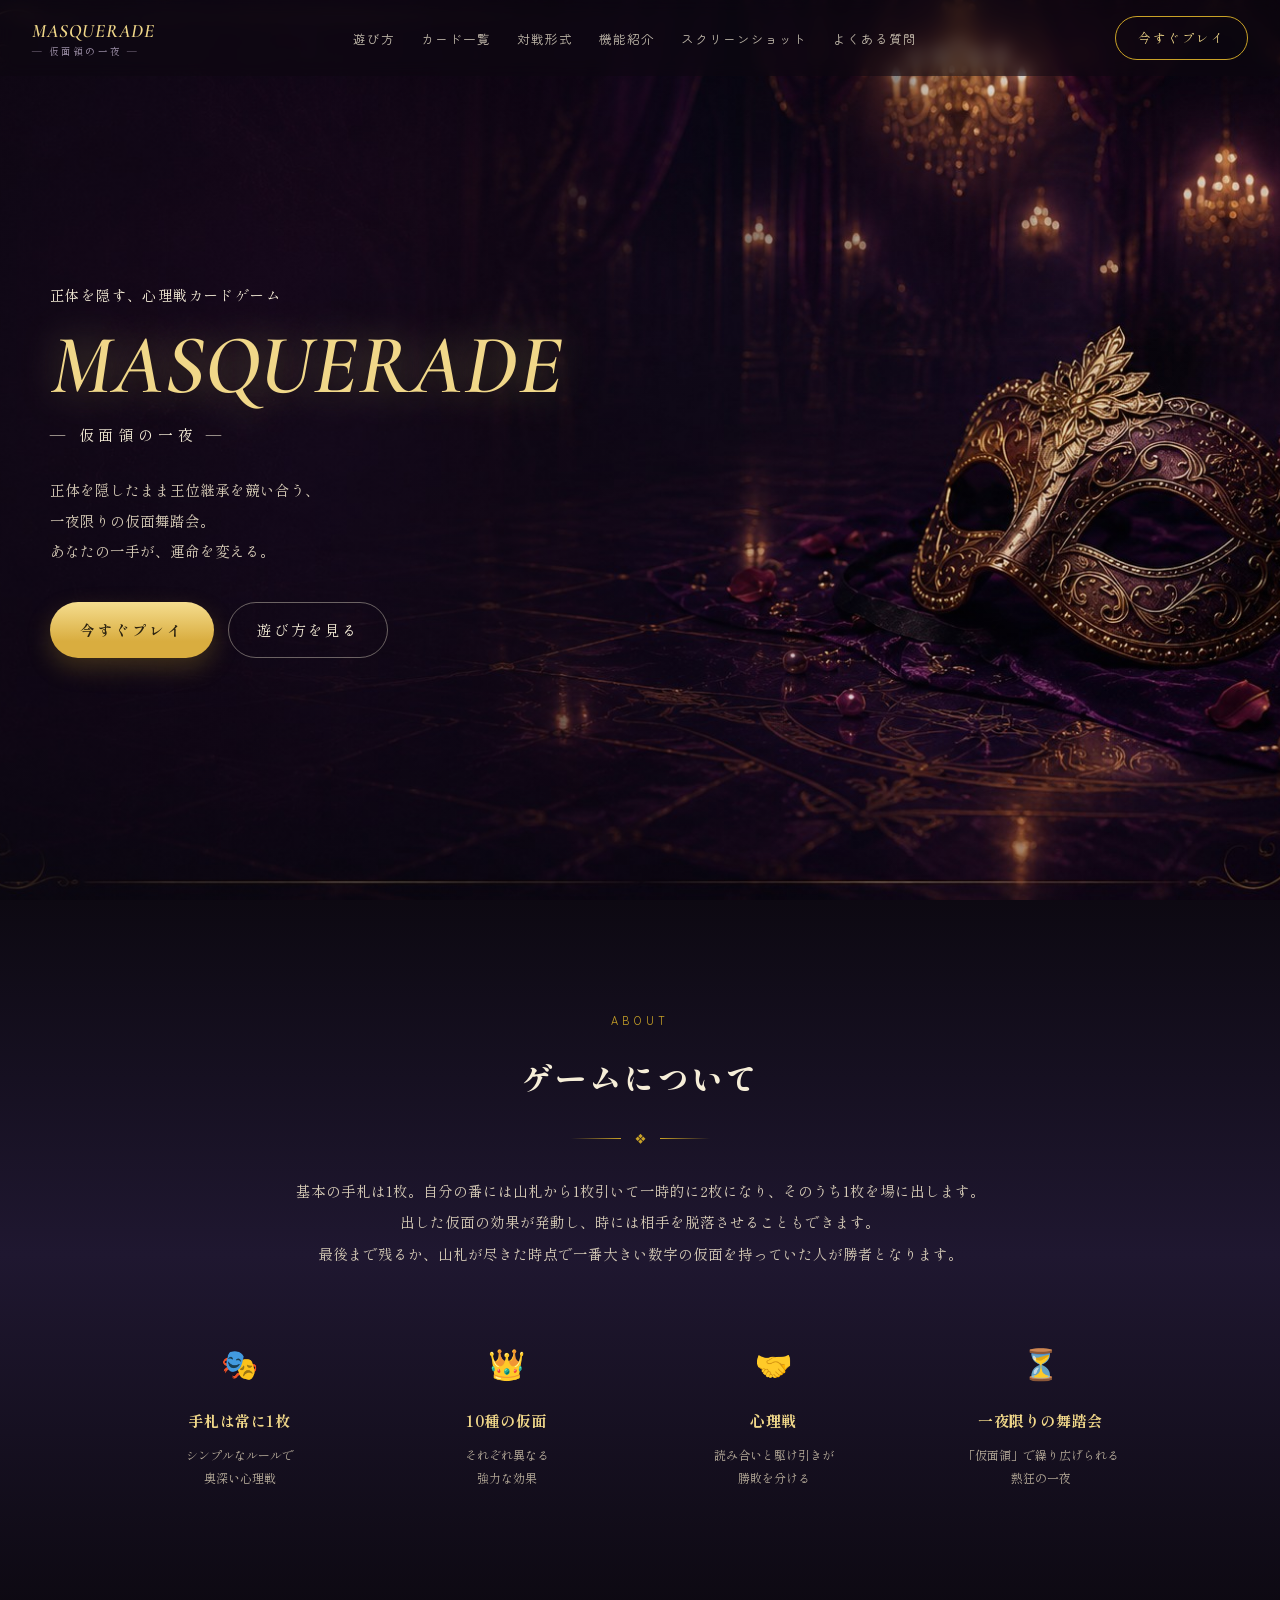
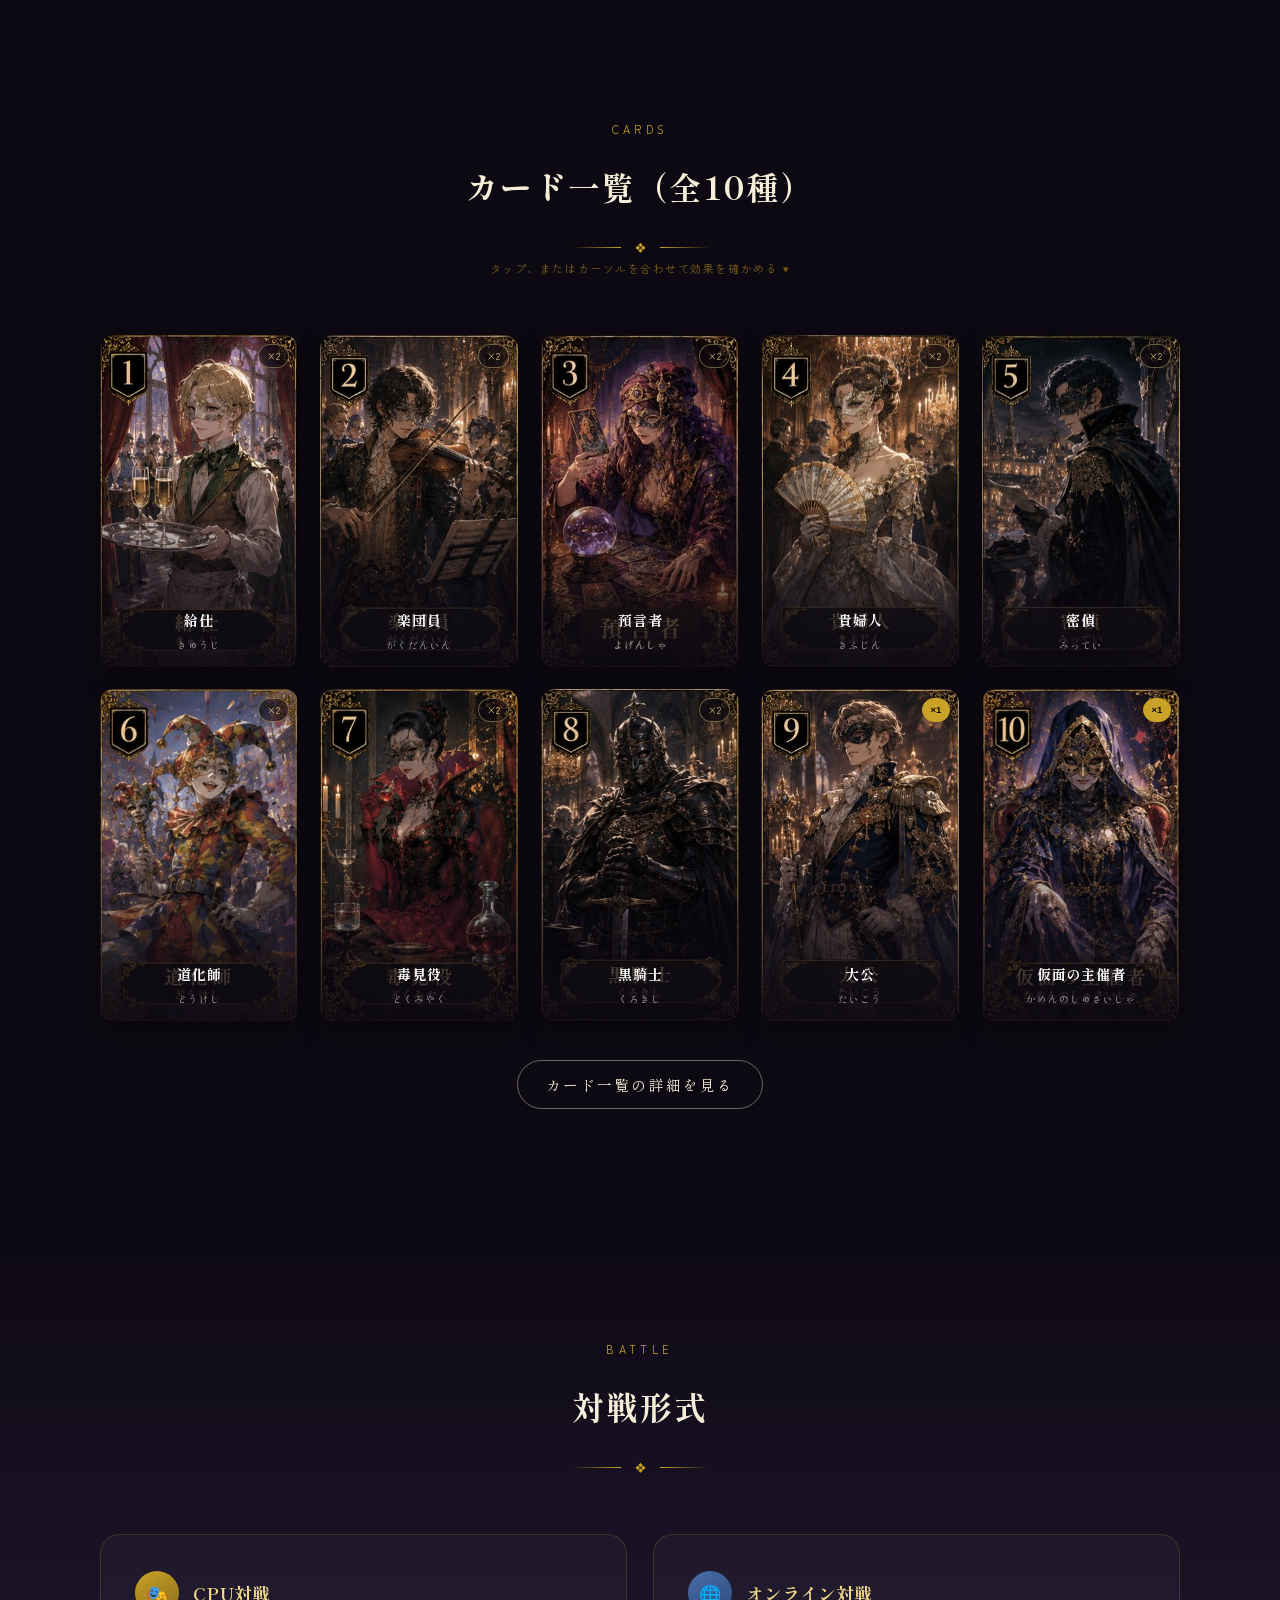
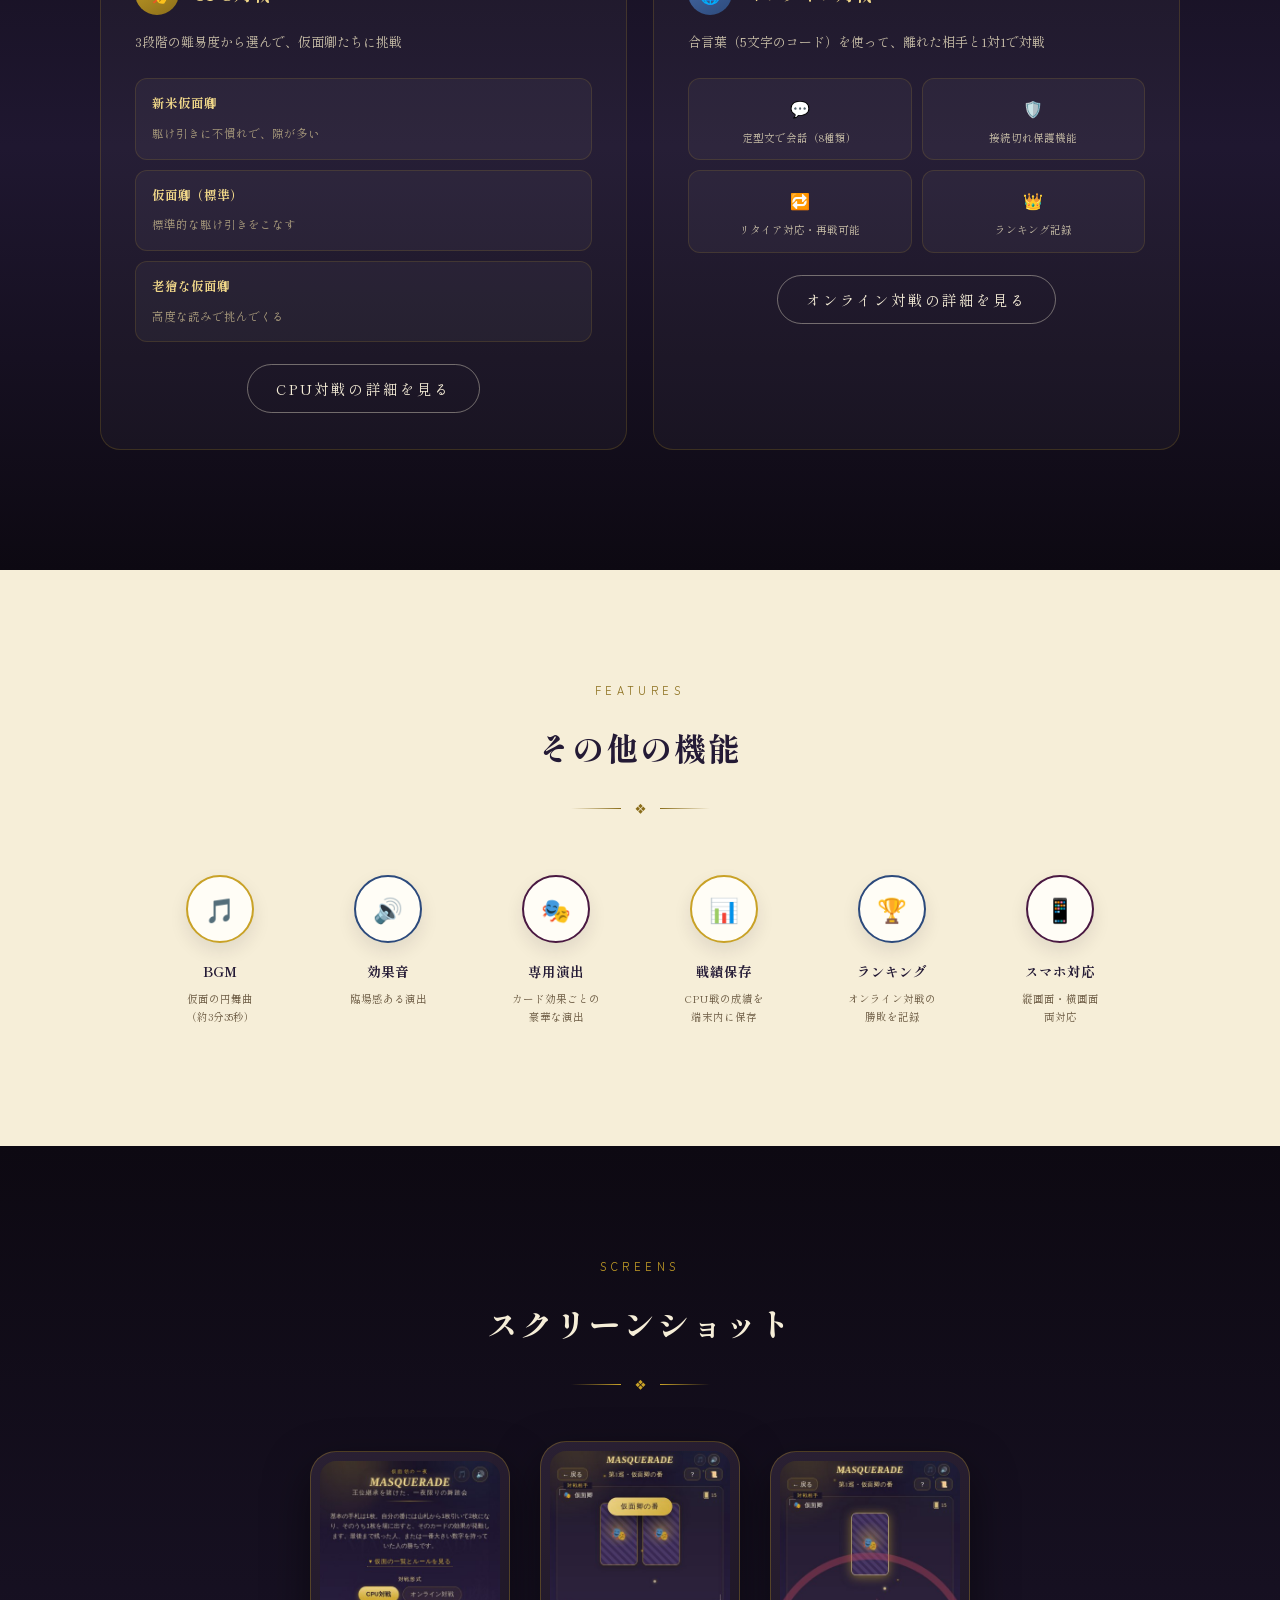
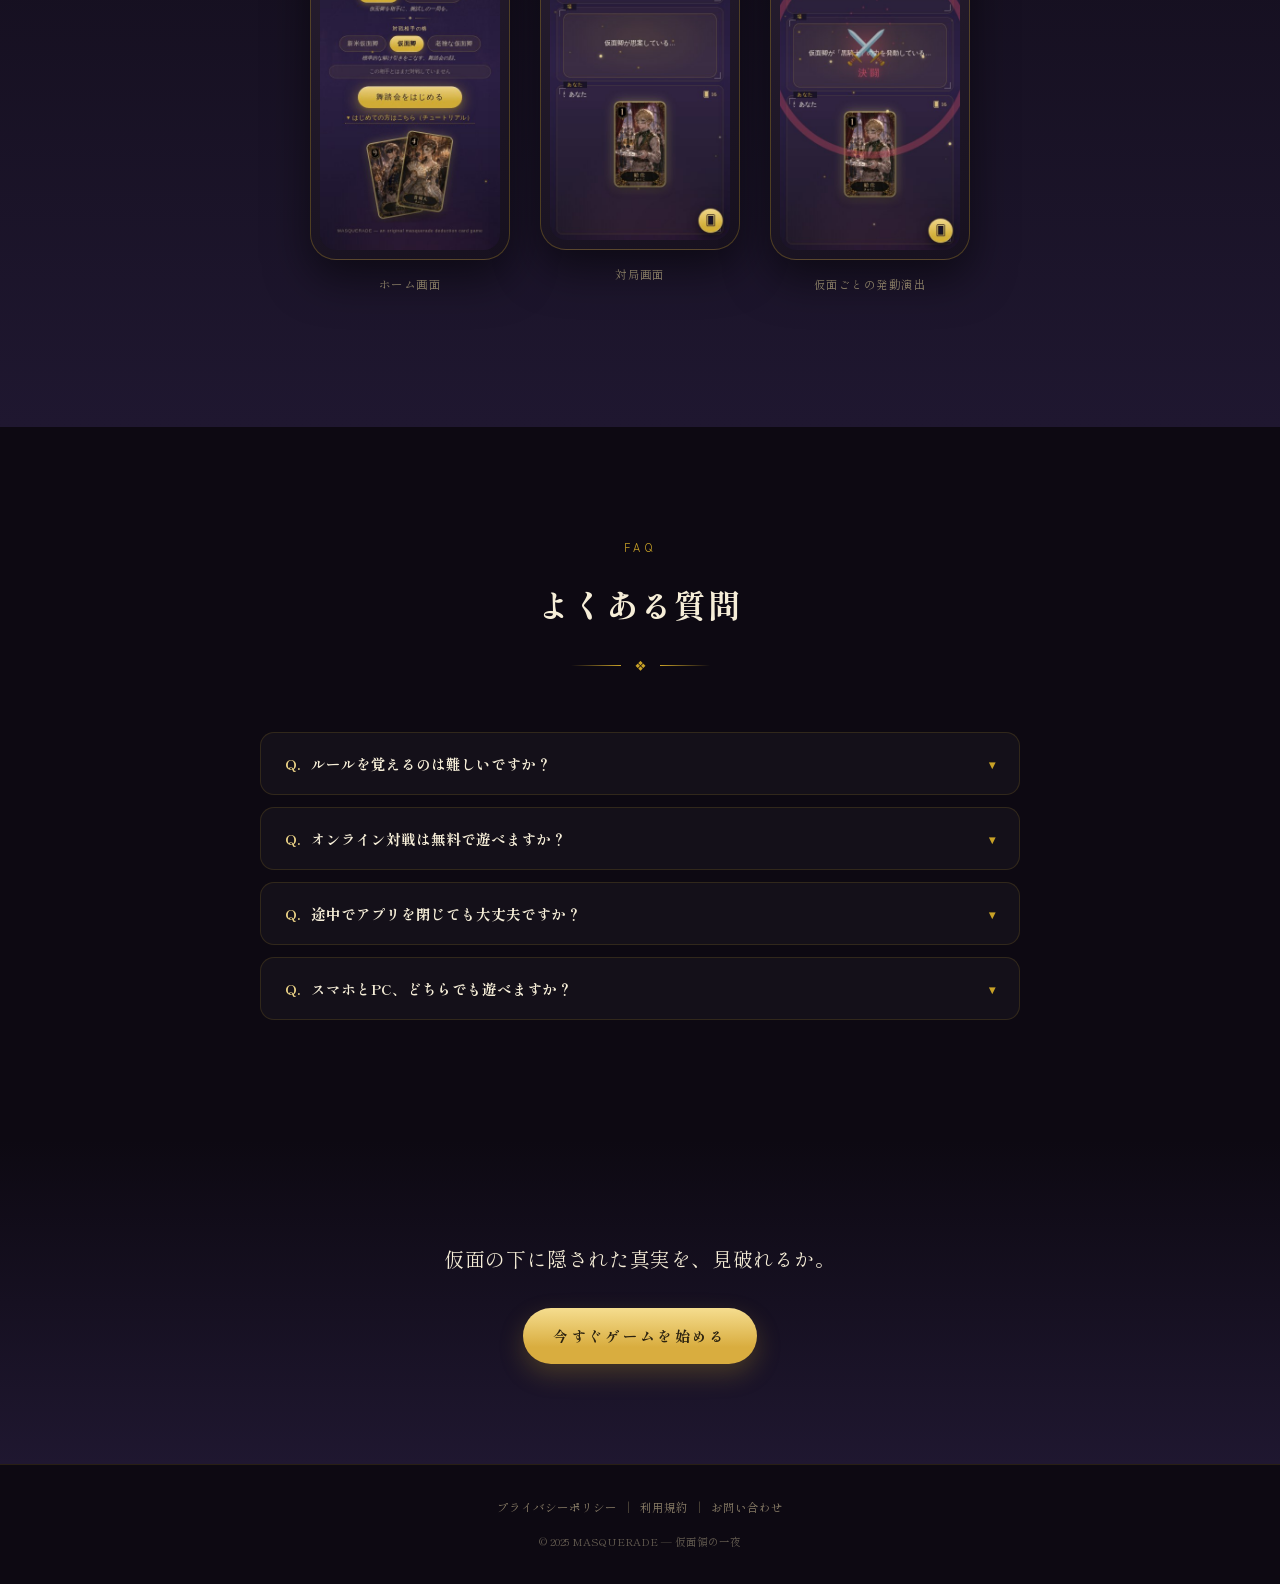
==== commit 3e721aef: "Add files via upload" ====
--- a/index.html
+++ b/index.html
@@ -1,614 +1,722 @@
 <!DOCTYPE html>
 <html lang="ja">
 <head>
-  <meta charset="UTF-8">
-  <meta name="viewport" content="width=device-width, initial-scale=1.0">
-  <title>@KKW333 Portfolio</title>
-  <meta name="description" content="IT Engineer @KKW333のポートフォリオサイト。ITスキル、開発工程の経験、個人開発プロジェクト（Linkle / Shelfy / Finterra ほか）を紹介しています。">
-
-  <link rel="icon" type="image/svg+xml" href="favicon.svg">
-
-  <meta property="og:type" content="website">
-  <meta property="og:title" content="@KKW333 Portfolio">
-  <meta property="og:description" content="IT Engineer @KKW333のポートフォリオサイト。ITスキル、開発工程の経験、個人開発プロジェクトを紹介しています。">
-  <meta property="og:image" content="https://kkw32913333.github.io/kkw333-portfolio/og-image.png">
-  <meta property="og:url" content="https://kkw32913333.github.io/kkw333-portfolio/">
-  <meta name="twitter:card" content="summary_large_image">
-
-  <link rel="stylesheet" href="style.css">
-  <link rel="preconnect" href="https://fonts.googleapis.com">
-  <link rel="preconnect" href="https://fonts.gstatic.com" crossorigin>
-  <link href="https://fonts.googleapis.com/css2?family=Space+Grotesk:wght@400;500;600;700&family=Noto+Sans+JP:wght@400;500;600;700&display=swap" rel="stylesheet">
+<meta charset="UTF-8">
+<meta name="viewport" content="width=device-width, initial-scale=1.0">
+<title>MASQUERADE ― 仮面領の一夜｜正体を隠す、心理戦カードゲーム</title>
+<meta name="description" content="正体を隠したまま王位継承を競う、一夜限りの仮面舞踏会カードゲーム「MASQUERADE 仮面領の一夜」。10種の仮面、CPU対戦・オンライン対戦に対応。">
+<link rel="icon" href="./assets/icon-512.png" type="image/png">
+<link rel="preconnect" href="https://fonts.googleapis.com">
+<link rel="preconnect" href="https://fonts.gstatic.com" crossorigin>
+<link href="https://fonts.googleapis.com/css2?family=Shippori+Mincho:wght@500;700;800&family=Cormorant+Garamond:ital,wght@0,500;0,600;1,500;1,600&family=Zen+Maru+Gothic:wght@400;500;700&display=swap" rel="stylesheet">
+<style>
+:root{
+  --ink:#0d0912;
+  --plum:#1f1730;
+  --plum-mid:#2d2147;
+  --wine:#4a1942;
+  --wine-light:#7a3d6b;
+  --gold:#c9a227;
+  --gold-bright:#f0d789;
+  --gold-dim:#8a6d1a;
+  --parchment:#f6eed8;
+  --parchment-deep:#ebe0c2;
+  --ink-on-parchment:#241a35;
+  --ink-on-parchment-dim:#6b5a42;
+  --sapphire:#2c4a7c;
+  --sapphire-light:#4a6da8;
+
+  --font-display: 'Cormorant Garamond', serif;
+  --font-mincho: 'Shippori Mincho', serif;
+  --font-ui: 'Zen Maru Gothic', sans-serif;
+}
+*{box-sizing:border-box;}
+html{scroll-behavior:smooth;}
+body{
+  margin:0; background:var(--ink); color:var(--parchment);
+  font-family:var(--font-mincho); line-height:1.9; font-size:15px;
+  -webkit-font-smoothing:antialiased; overflow-x:hidden;
+}
+img{max-width:100%; display:block;}
+a{color:inherit;}
+a:focus-visible, button:focus-visible, [tabindex]:focus-visible{ outline:2px solid var(--gold-bright); outline-offset:3px; border-radius:4px; }
+.wrap{ max-width:1180px; margin:0 auto; padding:0 24px; }
+@media (prefers-reduced-motion: reduce){ html{scroll-behavior:auto;} *{animation-duration:.001ms !important; animation-iteration-count:1 !important; transition-duration:.001ms !important;} }
+section{ position:relative; }
+
+/* ==================== ナビゲーション ==================== */
+.scroll-progress{ position:fixed; top:0; left:0; height:2px; width:0%; z-index:101; background:linear-gradient(90deg, var(--wine-light), var(--gold), var(--sapphire-light)); transition:width .1s linear; }
+.nav{
+  position:fixed; top:0; left:0; right:0; z-index:100;
+  display:flex; align-items:center; justify-content:space-between;
+  padding:16px 32px; font-family:var(--font-ui);
+  background:rgba(13,9,18,0.55); backdrop-filter:blur(8px);
+  transition:background .4s ease, padding .4s ease, box-shadow .4s ease;
+}
+.nav.scrolled{ background:rgba(13,9,18,0.9); padding:11px 32px; box-shadow:0 2px 20px rgba(0,0,0,0.4); }
+.nav-logo{ text-decoration:none; line-height:1.3; }
+.nav-logo .nm{ font-family:var(--font-display); font-style:italic; font-weight:600; font-size:19px; letter-spacing:.05em; color:var(--gold-bright); display:block; }
+.nav-logo .sub{ font-family:var(--font-mincho); font-size:9.5px; letter-spacing:.24em; color:#9d90a8; display:block; margin-top:1px; }
+.nav-links{ display:flex; gap:26px; list-style:none; margin:0; padding:0; }
+.nav-links a{ text-decoration:none; font-size:12.5px; letter-spacing:.08em; color:var(--parchment); opacity:.78; transition:opacity .2s ease, color .2s ease; position:relative; white-space:nowrap; }
+.nav-links a:hover{ opacity:1; }
+.nav-links a.active{ opacity:1; color:var(--gold-bright); }
+.nav-links a.active::after{ content:''; position:absolute; left:0; right:0; bottom:-6px; height:1px; background:var(--gold-bright); }
+.nav-cta{
+  font-family:var(--font-mincho); font-size:12.5px; letter-spacing:.12em;
+  padding:9px 22px; border-radius:999px; border:1px solid var(--gold);
+  color:var(--gold-bright); text-decoration:none; transition:background .2s ease, color .2s ease; white-space:nowrap;
+}
+.nav-cta:hover{ background:var(--gold); color:var(--ink); }
+@media (max-width:980px){ .nav-links{ display:none; } .nav{ padding:14px 18px; } }
+
+/* ==================== ヒーロー（左寄せ） ==================== */
+.hero{
+  position:relative; min-height:100vh; min-height:100dvh;
+  display:flex; align-items:center; overflow:hidden;
+  padding:120px 24px 80px;
+  background-color:var(--ink);
+  background-image:
+    linear-gradient(100deg, rgba(13,9,18,0.55) 0%, rgba(13,9,18,0.35) 42%, rgba(13,9,18,0.15) 68%, rgba(13,9,18,0.05) 100%),
+    url('./assets/header-bg.jpg');
+  background-size:cover; background-position:center center;
+}
+.hero-inner{ max-width:1180px; margin:0 auto; width:100%; position:relative; z-index:1; }
+.hero-eyebrow{ font-family:var(--font-mincho); font-size:14px; letter-spacing:.1em; color:var(--parchment); margin:0 0 14px; opacity:0; animation:heroFade 1s ease .25s forwards; }
+.hero-title{
+  font-family:var(--font-display); font-style:italic; font-weight:600;
+  font-size:clamp(46px, 7vw, 84px); line-height:1; letter-spacing:.01em; margin:0;
+  color:var(--gold-bright); text-shadow:0 0 40px rgba(240,215,137,0.45), 0 4px 24px rgba(0,0,0,0.6);
+  opacity:0; animation:heroFade 1.1s ease .4s forwards;
+}
+.hero-sub{ font-family:var(--font-mincho); font-size:15px; letter-spacing:.32em; color:var(--parchment); margin:14px 0 26px; opacity:0; animation:heroFade 1s ease .6s forwards; }
+.hero-body{ max-width:420px; font-size:14.5px; line-height:2.1; color:#d8cdb8; margin:0 0 36px; opacity:0; animation:heroFade 1s ease .8s forwards; }
+.hero-ctas{ display:flex; gap:14px; flex-wrap:wrap; opacity:0; animation:heroFade 1s ease 1s forwards; }
+@keyframes heroFade{ from{ opacity:0; transform:translateY(14px); } to{ opacity:1; transform:translateY(0); } }
+.btn-gold{
+  font-family:var(--font-mincho); font-size:14.5px; letter-spacing:.16em;
+  padding:14px 30px; border-radius:999px; text-decoration:none; cursor:pointer; display:inline-block;
+  background:linear-gradient(180deg, #f5dd8f, #d9ad3f 70%); color:#2b2210; border:none; font-weight:700;
+  box-shadow:0 10px 24px rgba(201,162,39,0.25); transition:transform .25s ease, box-shadow .25s ease;
+}
+.btn-gold:hover{ transform:translateY(-2px); box-shadow:0 14px 30px rgba(201,162,39,0.35); }
+.btn-outline{
+  font-family:var(--font-mincho); font-size:14.5px; letter-spacing:.14em;
+  padding:13px 28px; border-radius:999px; text-decoration:none; display:inline-block;
+  border:1px solid rgba(246,238,216,0.4); color:var(--parchment);
+  background:none; cursor:pointer; -webkit-appearance:none; appearance:none;
+  transition:border-color .3s ease, background .3s ease;
+}
+.btn-outline:hover{ border-color:var(--gold-bright); background:rgba(240,215,137,0.08); }
+
+/* ==================== 共通セクション見出し ==================== */
+.eyebrow-label{ font-family:var(--font-ui); font-size:11px; letter-spacing:.4em; color:var(--gold); text-align:center; margin:0 0 16px; }
+.section-title{ font-family:var(--font-mincho); font-weight:800; font-size:clamp(24px,3.4vw,32px); text-align:center; margin:0; letter-spacing:.06em; }
+.title-flourish{ display:flex; align-items:center; justify-content:center; gap:14px; margin:20px 0 0; }
+.title-flourish .fl-line{ width:50px; height:1px; background:linear-gradient(90deg, transparent, var(--gold)); }
+.title-flourish .fl-line.r{ background:linear-gradient(90deg, var(--gold), transparent); }
+.title-flourish .fl-mark{ font-size:11px; color:var(--gold); }
+.on-light .eyebrow-label{ color:var(--gold-dim); }
+.on-light .section-title{ color:var(--ink-on-parchment); }
+.on-light .title-flourish .fl-line{ background:linear-gradient(90deg, transparent, var(--gold-dim)); }
+.on-light .title-flourish .fl-line.r{ background:linear-gradient(90deg, var(--gold-dim), transparent); }
+.on-light .title-flourish .fl-mark{ color:var(--gold-dim); }
+
+.reveal{ opacity:0; transform:translateY(20px); transition:opacity .8s ease, transform .8s ease; }
+.reveal.in-view{ opacity:1; transform:translateY(0); }
+
+/* ==================== ゲームについて ==================== */
+.about{ padding:110px 0 120px; background:linear-gradient(180deg, var(--ink) 0%, var(--plum) 50%, var(--ink) 100%); }
+.about-lead{ max-width:760px; margin:26px auto 0; text-align:center; font-size:14.5px; line-height:2.2; color:#d8cdb8; }
+.about-grid{ display:grid; grid-template-columns:repeat(4, 1fr); gap:28px; max-width:1040px; margin:64px auto 0; }
+.about-item{ text-align:center; }
+.about-icon{ font-size:30px; margin-bottom:16px; }
+.about-item h3{ font-size:15px; margin:0 0 8px; color:var(--gold-bright); font-weight:700; letter-spacing:.04em; }
+.about-item p{ font-size:12px; line-height:1.9; color:#b7ac9a; margin:0; }
+@media (max-width:820px){ .about-grid{ grid-template-columns:repeat(2, 1fr); gap:36px 20px; } }
+
+/* ==================== カード一覧 ==================== */
+.cards-section{ padding:110px 0 120px; background:var(--ink); }
+.cards-row{
+  display:grid; grid-template-columns:repeat(5, 1fr); gap:22px;
+  max-width:1080px; margin:56px auto 40px;
+}
+.card-tile{
+  position:relative; border-radius:14px; overflow:hidden; cursor:pointer;
+  aspect-ratio:302/505; background:#0d0912;
+  box-shadow:0 10px 26px rgba(0,0,0,0.3), 0 2px 6px rgba(0,0,0,0.2);
+  opacity:0; transform:translateY(24px);
+  transition:opacity .7s ease, transform .7s ease, box-shadow .3s ease;
+  will-change:transform;
+}
+.card-tile:hover{ box-shadow:0 20px 40px rgba(0,0,0,0.45), 0 6px 14px rgba(0,0,0,0.3); }
+.reveal.in-view .card-tile{
+  opacity:1;
+  transform:translateY(0) perspective(700px) rotateX(var(--ry, 0deg)) rotateY(var(--rx, 0deg)) scale(var(--tilt-scale, 1));
+  transition:opacity .7s ease, transform .15s ease, box-shadow .3s ease;
+}
+.card-tile img{ position:absolute; inset:0; width:100%; height:100%; object-fit:cover; transition:transform .6s ease; }
+.card-tile:hover img{ transform:scale(1.05); }
+.card-tile-scrim{ position:absolute; inset:0; background:linear-gradient(180deg, transparent 40%, rgba(13,9,18,0.92) 100%); pointer-events:none; }
+.card-tile-count{ position:absolute; top:9px; right:9px; font-family:var(--font-ui); font-size:9.5px; color:var(--gold-bright); background:rgba(13,9,18,0.55); border:1px solid rgba(240,215,137,0.4); border-radius:999px; padding:2px 8px; }
+.card-tile-foot{ position:absolute; left:0; right:0; bottom:0; padding:12px 12px 13px; text-align:center; }
+.card-tile-name{ font-size:14px; font-weight:700; color:#fff; letter-spacing:.06em; margin:0; }
+.card-tile-yomi{ font-size:9.5px; color:rgba(255,255,255,0.6); letter-spacing:.1em; margin:2px 0 0; }
+.card-tile-panel{
+  position:absolute; inset:0; padding:18px 16px; display:flex; flex-direction:column; justify-content:flex-end;
+  background:linear-gradient(175deg, rgba(74,25,66,0.97), rgba(13,9,18,0.98));
+  transform:translateY(100%); transition:transform .45s cubic-bezier(.2,.8,.3,1);
+}
+.card-tile.revealed .card-tile-panel{ transform:translateY(0); }
+.card-tile-ability-badge{
+  display:inline-block; font-family:var(--font-ui); font-size:10.5px; letter-spacing:.1em;
+  color:var(--ink); background:var(--gold-bright); border-radius:999px; padding:3px 12px; margin-bottom:10px; align-self:flex-start;
+}
+.card-tile-panel .card-tile-name{ color:var(--gold-bright); font-size:15px; }
+.card-tile-desc{ font-size:11.5px; line-height:1.85; color:#e9e0f0; margin:8px 0 0; }
+.card-tile-close{
+  position:absolute; top:10px; right:10px; width:22px; height:22px; border-radius:50%;
+  background:rgba(255,255,255,0.12); color:#fff; font-size:12px; display:flex; align-items:center; justify-content:center;
+}
+.card-tile.rare .card-tile-count{ background:var(--gold); color:var(--ink); border-color:var(--gold); font-weight:700; }
+.cards-hint{ text-align:center; font-family:var(--font-ui); font-size:11px; letter-spacing:.14em; color:var(--gold-dim); margin:0 0 8px; opacity:.85; }
+.cards-cta{ text-align:center; }
+@media (max-width:900px){ .cards-row{ grid-template-columns:repeat(3, 1fr); gap:16px; } }
+@media (max-width:560px){ .cards-row{ grid-template-columns:repeat(2, 1fr); gap:14px; } }
+
+/* ==================== 対戦形式（CPU／オンライン 2カラム） ==================== */
+.battle{ padding:110px 0 120px; background:linear-gradient(180deg, var(--ink) 0%, var(--plum) 55%, var(--ink) 100%); }
+.battle-grid{ display:grid; grid-template-columns:1fr 1fr; gap:26px; max-width:1080px; margin:56px auto 0; }
+.battle-panel{
+  background:rgba(255,255,255,0.03); border:1px solid rgba(201,162,39,0.2); border-radius:20px; padding:36px 34px;
+  opacity:0; transform:translateY(24px); transition:opacity .7s ease, transform .7s ease;
+}
+.reveal.in-view .battle-panel{ opacity:1; transform:translateY(0); }
+.reveal.in-view .battle-panel:nth-child(2){ transition-delay:.15s; }
+.battle-head{ display:flex; align-items:center; gap:14px; margin-bottom:14px; }
+.battle-icon{ width:44px; height:44px; border-radius:50%; background:linear-gradient(150deg, var(--gold), var(--gold-dim)); display:flex; align-items:center; justify-content:center; font-size:18px; flex:0 0 auto; }
+.battle-panel:nth-child(2) .battle-icon{ background:linear-gradient(150deg, var(--sapphire-light), var(--sapphire)); }
+.battle-head h3{ font-size:18px; margin:0; color:var(--gold-bright); }
+.battle-desc{ font-size:13px; line-height:1.95; color:#c9bfa8; margin:0 0 24px; }
+.diff-pills{ display:flex; flex-direction:column; gap:10px; margin-bottom:22px; }
+.diff-pill{ background:rgba(255,255,255,0.04); border:1px solid rgba(201,162,39,0.16); border-radius:12px; padding:12px 16px; }
+.diff-pill b{ display:block; font-size:12.5px; color:var(--gold-bright); margin-bottom:3px; }
+.diff-pill span{ font-size:11.5px; color:#a89a7c; }
+.online-icons{ display:grid; grid-template-columns:repeat(2, 1fr); gap:10px; margin-bottom:22px; }
+.online-icon-item{ background:rgba(255,255,255,0.04); border:1px solid rgba(201,162,39,0.16); border-radius:12px; padding:14px 12px; text-align:center; }
+.online-icon-item .oi{ font-size:16px; margin-bottom:6px; }
+.online-icon-item span{ font-size:10.5px; color:#c9bfa8; line-height:1.5; display:block; }
+.battle-cta{ text-align:center; }
+@media (max-width:820px){ .battle-grid{ grid-template-columns:1fr; } }
+
+/* ==================== その他の機能 ==================== */
+.features{ padding:110px 0 120px; background:var(--parchment); }
+.features-row{ display:flex; gap:18px; justify-content:center; flex-wrap:wrap; max-width:1080px; margin:56px auto 0; }
+.feat-item{ width:150px; text-align:center; opacity:0; transform:translateY(20px); transition:opacity .6s ease, transform .6s ease; }
+.reveal.in-view .feat-item{ opacity:1; transform:translateY(0); }
+.reveal.in-view .feat-item:nth-child(1){ transition-delay:0s; }
+.reveal.in-view .feat-item:nth-child(2){ transition-delay:.08s; }
+.reveal.in-view .feat-item:nth-child(3){ transition-delay:.16s; }
+.reveal.in-view .feat-item:nth-child(4){ transition-delay:.24s; }
+.reveal.in-view .feat-item:nth-child(5){ transition-delay:.32s; }
+.reveal.in-view .feat-item:nth-child(6){ transition-delay:.4s; }
+.feat-circle{
+  width:68px; height:68px; border-radius:50%; margin:0 auto 16px;
+  display:flex; align-items:center; justify-content:center; font-size:24px;
+  background:#fffdf6; border:2px solid var(--gold); box-shadow:0 8px 18px rgba(36,26,53,0.1);
+  transition:transform .3s cubic-bezier(.3,1.4,.4,1);
+}
+.feat-item:hover .feat-circle{ transform:scale(1.08) rotate(-4deg); }
+.feat-item:nth-child(2) .feat-circle{ border-color:var(--sapphire); }
+.feat-item:nth-child(3) .feat-circle{ border-color:var(--wine); }
+.feat-item:nth-child(5) .feat-circle{ border-color:var(--sapphire); }
+.feat-item:nth-child(6) .feat-circle{ border-color:var(--wine); }
+.feat-item h3{ font-size:13.5px; margin:0 0 6px; color:var(--ink-on-parchment); font-weight:700; }
+.feat-item p{ font-size:10.5px; line-height:1.7; color:var(--ink-on-parchment-dim); margin:0; }
+
+/* ==================== スクリーンショット ==================== */
+.screens{ padding:110px 0 120px; background:linear-gradient(180deg, var(--ink) 0%, var(--plum) 100%); overflow:hidden; }
+.screens-row{ display:flex; gap:30px; justify-content:center; margin:56px auto 0; flex-wrap:wrap; align-items:center; }
+.phone-frame{
+  width:200px; border-radius:26px; padding:9px; background:linear-gradient(160deg, #2a2033, #17111f);
+  border:1px solid rgba(201,162,39,0.3); box-shadow:0 18px 44px rgba(0,0,0,0.5);
+  opacity:0; transform:translateY(26px); transition:opacity .7s ease, transform .7s ease;
+}
+.reveal.in-view .phone-frame{ opacity:1; transform:translateY(0); }
+.reveal.in-view .phone-frame:nth-child(1){ transition-delay:0s; }
+.reveal.in-view .phone-frame:nth-child(2){ transition-delay:.15s; }
+.reveal.in-view .phone-frame:nth-child(3){ transition-delay:.3s; }
+.phone-frame.mid{ margin-top:-20px; }
+.phone-frame img{ border-radius:16px; width:100%; }
+.phone-caption{ text-align:center; font-size:11.5px; color:#a89a7c; margin-top:14px; letter-spacing:.04em; }
+@media (max-width:760px){
+  /* スクリーンショットが小さすぎて中の文字が読めなくなるのを防ぐため、
+     3枚を無理に横並びにせず、1枚ずつ縦に大きく表示する。 */
+  .screens-row{ flex-direction:column; gap:36px; }
+  .phone-frame.mid{ margin-top:0; }
+  .phone-frame{ width:min(78vw, 300px); }
+}
+
+/* ==================== よくある質問 ==================== */
+.faq{ padding:110px 0 120px; background:var(--ink); }
+.faq-list{ max-width:760px; margin:56px auto 0; display:flex; flex-direction:column; gap:12px; }
+.faq-item{
+  background:rgba(255,255,255,0.03); border:1px solid rgba(201,162,39,0.16); border-radius:14px; overflow:hidden;
+  opacity:0; transform:translateY(16px); transition:opacity .6s ease, transform .6s ease;
+}
+.reveal.in-view .faq-item{ opacity:1; transform:translateY(0); }
+.faq-q{
+  width:100%; text-align:left; background:none; border:none; cursor:pointer; padding:20px 24px;
+  display:flex; align-items:center; justify-content:space-between; gap:16px; color:var(--parchment);
+  font-family:var(--font-mincho); font-size:14.5px; font-weight:700;
+}
+.faq-q .qmark{ color:var(--gold-bright); margin-right:10px; }
+.faq-q .chev{ font-size:12px; color:var(--gold); transition:transform .3s ease; flex:0 0 auto; }
+.faq-item.open .faq-q .chev{ transform:rotate(180deg); }
+.faq-a{ max-height:0; overflow:hidden; transition:max-height .35s ease; }
+.faq-item.open .faq-a{ max-height:200px; }
+.faq-a p{ margin:0; padding:0 24px 20px 48px; font-size:13px; line-height:1.9; color:#b7ac9a; }
+
+/* ==================== 最終CTA ==================== */
+.final-cta{ padding:100px 24px; text-align:center; background:linear-gradient(180deg, var(--ink) 0%, var(--plum) 100%); }
+.final-cta p{ font-size:clamp(16px,2.4vw,20px); color:var(--parchment); margin:0 0 30px; letter-spacing:.03em; }
+
+/* ==================== フッター ==================== */
+footer{ padding:32px 24px; text-align:center; background:var(--ink); border-top:1px solid rgba(201,162,39,0.14); }
+
+/* ==================== 詳細モーダル ==================== */
+.detail-overlay{
+  position:fixed; inset:0; z-index:200; background:rgba(5,4,10,0.75); backdrop-filter:blur(3px);
+  display:flex; align-items:center; justify-content:center; padding:24px;
+  opacity:0; visibility:hidden; transition:opacity .25s ease, visibility .25s ease;
+}
+.detail-overlay.open{ opacity:1; visibility:visible; }
+.detail-box{
+  background:var(--plum); border:1px solid rgba(201,162,39,0.3); border-radius:18px;
+  max-width:560px; width:100%; max-height:80vh; overflow-y:auto; padding:32px 30px;
+  box-shadow:0 30px 70px rgba(0,0,0,0.6);
+  transform:translateY(16px); transition:transform .3s ease;
+}
+.detail-overlay.open .detail-box{ transform:translateY(0); }
+.detail-box h3{ font-family:var(--font-mincho); color:var(--gold-bright); font-size:19px; margin:0 0 18px; padding-right:30px; }
+.detail-close{
+  position:absolute; top:18px; right:18px; width:30px; height:30px; border-radius:50%;
+  background:rgba(255,255,255,0.08); border:1px solid rgba(201,162,39,0.3); color:var(--parchment);
+  font-size:14px; cursor:pointer; display:flex; align-items:center; justify-content:center;
+}
+.detail-close:hover{ background:rgba(201,162,39,0.18); }
+.footer-links{ display:flex; gap:10px; justify-content:center; flex-wrap:wrap; align-items:center; margin-bottom:14px; }
+.footer-links a{ text-decoration:none; font-size:11.5px; color:#a89a7c; opacity:.8; }
+.footer-links a:hover{ opacity:1; color:var(--gold-bright); }
+.footer-links .sep{ color:#4a4438; font-size:11px; }
+footer .copy{ font-size:10.5px; color:#635b50; margin:0; }
+
+/* ==================== スマホ向けヒーロー上書き ====================
+   ファイルの一番後ろに置くことで、上にある無条件の .hero ルールに
+   確実に勝てるようにしている（詳細度が同じ場合、CSSは後に書かれた方が優先されるため）。 */
+@media (max-width:760px){
+  .hero{
+    background-position:72% center;
+    background-image:
+      linear-gradient(180deg, rgba(13,9,18,0.5) 0%, rgba(13,9,18,0.55) 30%, rgba(13,9,18,0.88) 62%, rgba(13,9,18,0.96) 100%),
+      url('./assets/header-bg.jpg');
+    padding-top:100px; padding-bottom:56px; align-items:flex-end;
+  }
+  .hero-eyebrow, .hero-title, .hero-sub, .hero-body{ text-shadow:0 2px 10px rgba(0,0,0,0.7), 0 1px 3px rgba(0,0,0,0.9); }
+}
+</style>
 </head>
 <body>
-<a href="#top" class="skip-link">本文へスキップ</a>
-
-<header class="site-header" id="siteHeader">
-  <div class="header-inner">
-    <a href="#top" class="logo-link">
-      <span class="logo-dot"></span>
-      <span class="logo-text">@KKW333</span>
-    </a>
-
-    <nav class="nav-links" aria-label="メインナビゲーション">
-      <a href="#about" class="nav-link">自己紹介</a>
-      <a href="#skills" class="nav-link">ITスキル</a>
-      <a href="#process" class="nav-link">開発工程</a>
-      <a href="#projects" class="nav-link">個人開発</a>
-      <a href="#licenses-it" class="nav-link">取得資格</a>
-      <a href="#hobby" class="nav-link">趣味・特技</a>
-      <a href="#contact" class="nav-link">連絡先</a>
-    </nav>
-
-    <div class="header-actions">
-      <button id="themeBtn" class="theme-toggle" aria-label="テーマ切り替え">
-        <svg id="themeIconSun" viewBox="0 0 24 24" fill="none" stroke="currentColor" stroke-width="1.8" stroke-linecap="round" stroke-linejoin="round" width="16" height="16"><circle cx="12" cy="12" r="4.5"/><line x1="12" y1="2" x2="12" y2="4.5"/><line x1="12" y1="19.5" x2="12" y2="22"/><line x1="2" y1="12" x2="4.5" y2="12"/><line x1="19.5" y1="12" x2="22" y2="12"/><line x1="4.9" y1="4.9" x2="6.6" y2="6.6"/><line x1="17.4" y1="17.4" x2="19.1" y2="19.1"/><line x1="4.9" y1="19.1" x2="6.6" y2="17.4"/><line x1="17.4" y1="6.6" x2="19.1" y2="4.9"/></svg>
-        <svg id="themeIconMoon" viewBox="0 0 24 24" fill="none" stroke="currentColor" stroke-width="1.8" stroke-linecap="round" stroke-linejoin="round" width="16" height="16" style="display:none"><path d="M20 14.5A8.5 8.5 0 1 1 9.5 4a7 7 0 0 0 10.5 10.5z"/></svg>
-        <span id="themeLabel">ライトモード</span>
-      </button>
-      <button class="menu-toggle" id="menuToggle" aria-label="メニューを開閉" aria-expanded="false">
-        <span></span><span></span><span></span>
-      </button>
-    </div>
-  </div>
-
-  <nav class="mobile-nav-panel" id="mobileNavPanel" aria-label="モバイルナビゲーション">
-    <a href="#about">自己紹介</a>
-    <a href="#skills">ITスキル</a>
-    <a href="#process">開発工程</a>
-    <a href="#projects">個人開発</a>
-    <a href="#licenses-it">取得資格</a>
-    <a href="#hobby">趣味・特技</a>
-    <a href="#contact">連絡先</a>
-  </nav>
-</header>
-
-<main id="top">
-  <section class="hero" id="hero">
-    <div class="hero-stars" aria-hidden="true">
-      <span style="top:12%; left:8%; animation-delay:0s;"></span>
-      <span style="top:22%; left:20%; animation-delay:0.6s;"></span>
-      <span style="top:8%; left:38%; animation-delay:1.2s;"></span>
-      <span style="top:32%; left:52%; animation-delay:0.3s;"></span>
-      <span style="top:15%; left:68%; animation-delay:1.6s;"></span>
-      <span style="top:40%; left:82%; animation-delay:0.9s;"></span>
-      <span style="top:60%; left:12%; animation-delay:1.4s;"></span>
-      <span style="top:75%; left:30%; animation-delay:0.4s;"></span>
-      <span style="top:65%; left:60%; animation-delay:1.8s;"></span>
-      <span style="top:82%; left:75%; animation-delay:0.7s;"></span>
-      <span style="top:48%; left:92%; animation-delay:1.1s;"></span>
-      <span style="top:5%; left:88%; animation-delay:0.2s;"></span>
-    </div>
+
+<div class="scroll-progress" id="scroll-progress"></div>
+<nav class="nav" id="nav">
+  <a href="#top" class="nav-logo">
+    <span class="nm">MASQUERADE</span>
+    <span class="sub">― 仮面領の一夜 ―</span>
+  </a>
+  <ul class="nav-links">
+    <li><a href="#about">遊び方</a></li>
+    <li><a href="#cards">カード一覧</a></li>
+    <li><a href="#battle">対戦形式</a></li>
+    <li><a href="#features">機能紹介</a></li>
+    <li><a href="#screens">スクリーンショット</a></li>
+    <li><a href="#faq">よくある質問</a></li>
+  </ul>
+  <a href="https://kkw32913333.github.io/MASCARADE/" class="nav-cta">今すぐプレイ</a>
+</nav>
+
+<main>
+  <section class="hero" id="top">
     <div class="hero-inner">
-      <div class="hero-copy">
-        <p class="hero-eyebrow">Portfolio</p>
-        <h1 class="hero-title">@KKW333</h1>
-        <p class="hero-subtitle">IT Engineer<span class="hero-cursor">_</span></p>
-        <p class="hero-text">
-          ITエンジニア歴：5年目。<br>
-          Web・ソフトウェア開発を継続的に学習しています。
-        </p>
-        <div class="hero-actions">
-          <a href="#about" class="btn primary-btn">
-            <svg viewBox="0 0 24 24" fill="none" stroke="currentColor" stroke-width="1.8" stroke-linecap="round" stroke-linejoin="round" width="16" height="16"><circle cx="12" cy="8" r="3.5"/><path d="M5 20c0-3.5 3-6 7-6s7 2.5 7 6"/></svg>
-            Profile
-          </a>
-          <a href="#contact" class="btn ghost-btn">
-            <svg viewBox="0 0 24 24" fill="none" stroke="currentColor" stroke-width="1.8" stroke-linecap="round" stroke-linejoin="round" width="16" height="16"><rect x="3" y="5" width="18" height="14" rx="2"/><polyline points="3 7 12 13 21 7"/></svg>
-            Contact
-          </a>
-        </div>
-      </div>
-
-      <div class="hero-illustration" aria-hidden="true">
-        <svg viewBox="0 0 460 400" xmlns="http://www.w3.org/2000/svg">
-          <rect class="hero-chassis" x="90" y="230" width="280" height="150" rx="14" stroke-width="1.5"/>
-          <rect x="110" y="248" width="240" height="115" rx="6" fill="#0a1424"/>
-          <rect x="126" y="264" width="60" height="6" rx="3" fill="#38bdf8"/>
-          <rect x="126" y="278" width="100" height="6" rx="3" fill="#3b82f6" opacity="0.7"/>
-          <rect x="126" y="292" width="80" height="6" rx="3" fill="#22d3ee" opacity="0.6"/>
-          <rect x="126" y="306" width="120" height="6" rx="3" fill="#3b82f6" opacity="0.5"/>
-          <rect x="126" y="320" width="70" height="6" rx="3" fill="#38bdf8" opacity="0.6"/>
-          <rect x="126" y="334" width="90" height="6" rx="3" fill="#22d3ee" opacity="0.4"/>
-          <path class="hero-base" d="M70 380 L390 380 L412 402 L48 402 Z"/>
-
-          <g class="float-badge">
-            <rect class="hero-badge-box" x="14" y="40" width="76" height="62" rx="14" stroke="#38bdf8" stroke-width="1.5"/>
-            <text x="52" y="80" font-family="monospace" font-size="24" fill="#38bdf8" text-anchor="middle">&lt;/&gt;</text>
-          </g>
-          <g class="float-badge delay1">
-            <rect class="hero-badge-box" x="332" y="18" width="76" height="62" rx="14" stroke="#22d3ee" stroke-width="1.5"/>
-            <text x="370" y="58" font-family="monospace" font-size="24" fill="#22d3ee" text-anchor="middle">{ }</text>
-          </g>
-          <g class="float-badge delay2">
-            <rect class="hero-badge-box" x="6" y="150" width="62" height="58" rx="14" stroke="#3b82f6" stroke-width="1.5"/>
-            <ellipse cx="37" cy="169" rx="15" ry="5.5" fill="none" stroke="#3b82f6" stroke-width="1.6"/>
-            <path d="M22 169v15c0 3 6.5 5.5 15 5.5s15-2.5 15-5.5v-15" fill="none" stroke="#3b82f6" stroke-width="1.6"/>
-          </g>
-          <g class="float-badge delay3">
-            <rect class="hero-badge-box" x="362" y="150" width="76" height="62" rx="14" stroke="#60a5fa" stroke-width="1.5"/>
-            <polyline points="378,192 392,175 403,183 422,158" fill="none" stroke="#60a5fa" stroke-width="2" stroke-linecap="round" stroke-linejoin="round"/>
-          </g>
-        </svg>
-      </div>
-    </div>
-
-    <a href="#about" class="hero-scroll-indicator" aria-label="下にスクロール">
-      <svg viewBox="0 0 24 24" fill="none" stroke="currentColor" stroke-width="2" stroke-linecap="round" stroke-linejoin="round" width="18" height="18"><polyline points="6 9 12 15 18 9"/></svg>
-    </a>
-  </section>
-
-  <section id="about" class="section reveal" aria-labelledby="about-title">
-    <div class="section-header">
-      <p class="section-eyebrow">About</p>
-      <h2 id="about-title">自己紹介</h2>
-      <p class="section-subtitle">学び続けるエンジニアとして</p>
-    </div>
-
-    <div class="about-grid">
-      <div class="card">
-        <p>IT分野に強い関心を持ち、JavaやPythonを中心にプログラミングやWeb技術を学習しています。</p>
-        <p>AI技術も活用しながら、実践的なスキルの習得と継続的な成長を目指しています。</p>
-      </div>
-
-      <div class="card">
-        <div class="tech-grid">
-          <div class="tech-badge">
-            <svg viewBox="0 0 24 24" fill="none" stroke="currentColor" stroke-width="1.8" stroke-linecap="round" stroke-linejoin="round"><path d="M4 8h13v6a5 5 0 0 1-5 5H9a5 5 0 0 1-5-5V8z"/><path d="M17 9h1.5a2.5 2.5 0 0 1 0 5H17"/><line x1="7" y1="3" x2="7" y2="5"/><line x1="10" y1="2.5" x2="10" y2="5"/></svg>
-            Java
-          </div>
-          <div class="tech-badge">
-            <svg viewBox="0 0 24 24" fill="none" stroke="currentColor" stroke-width="1.8" stroke-linecap="round" stroke-linejoin="round"><rect x="3" y="4" width="18" height="16" rx="2"/><polyline points="7 9 10 12 7 15"/><line x1="12" y1="15" x2="17" y2="15"/></svg>
-            Python
-          </div>
-          <div class="tech-badge">
-            <svg viewBox="0 0 24 24" fill="none" stroke="currentColor" stroke-width="1.8" stroke-linecap="round" stroke-linejoin="round"><path d="M8 4c-2 0-3 1-3 3v3c0 1-1 2-2 2 1 0 2 1 2 2v3c0 2 1 3 3 3"/><path d="M16 4c2 0 3 1 3 3v3c0 1 1 2 2 2-1 0-2 1-2 2v3c0 2-1 3-3 3"/></svg>
-            JavaScript
-          </div>
-          <div class="tech-badge">
-            <svg viewBox="0 0 24 24" fill="none" stroke="currentColor" stroke-width="1.6" stroke-linecap="round" stroke-linejoin="round"><path d="M12 3l1.8 4.7L18.5 9.5 13.8 11.3 12 16l-1.8-4.7L5.5 9.5l4.7-1.8L12 3z"/><path d="M19 15l.9 2.2L22 18l-2.1.8L19 21l-.9-2.2L16 18l2.1-.8L19 15z"/></svg>
-            AI
-          </div>
-          <div class="tech-badge">
-            <svg viewBox="0 0 24 24" fill="none" stroke="currentColor" stroke-width="1.8" stroke-linecap="round" stroke-linejoin="round"><circle cx="12" cy="12" r="9"/><line x1="3" y1="12" x2="21" y2="12"/><path d="M12 3c2.5 2.7 4 6 4 9s-1.5 6.3-4 9c-2.5-2.7-4-6-4-9s1.5-6.3 4-9z"/></svg>
-            Web
-          </div>
-          <div class="tech-badge">
-            <svg viewBox="0 0 24 24" fill="none" stroke="currentColor" stroke-width="1.8" stroke-linecap="round" stroke-linejoin="round"><ellipse cx="12" cy="5" rx="8" ry="3"/><path d="M4 5v6c0 1.7 3.6 3 8 3s8-1.3 8-3V5"/><path d="M4 11v6c0 1.7 3.6 3 8 3s8-1.3 8-3v-6"/></svg>
-            Database
-          </div>
-        </div>
+      <p class="hero-eyebrow">正体を隠す、心理戦カードゲーム</p>
+      <h1 class="hero-title">MASQUERADE</h1>
+      <p class="hero-sub">― 仮面領の一夜 ―</p>
+      <p class="hero-body">正体を隠したまま王位継承を競い合う、<br>一夜限りの仮面舞踏会。<br>あなたの一手が、運命を変える。</p>
+      <div class="hero-ctas">
+        <a href="https://kkw32913333.github.io/MASCARADE/" class="btn-gold">今すぐプレイ</a>
+        <a href="#about" class="btn-outline">遊び方を見る</a>
       </div>
     </div>
   </section>
 
-  <section class="section reveal" aria-labelledby="skills-process-title">
-    <div class="two-col-grid">
-      <div id="skills">
-        <div class="section-header">
-          <p class="section-eyebrow">Skills</p>
-          <h2 id="skills-title">ITスキル</h2>
-          <p class="section-subtitle">経験のある言語・ツール</p>
-        </div>
-
-        <div class="card">
-          <div class="skill-cat-group">
-            <p class="skill-cat-label">
-              <svg viewBox="0 0 24 24" fill="none" stroke="currentColor" stroke-width="1.8" stroke-linecap="round" stroke-linejoin="round"><polyline points="8 6 3 12 8 18"/><polyline points="16 6 21 12 16 18"/></svg>
-              プログラミング言語
-            </p>
-            <div class="skill-tag-row">
-              <span class="skill-tag">Java</span>
-              <span class="skill-tag">Python</span>
-              <span class="skill-tag">COBOL</span>
-            </div>
-          </div>
-
-          <div class="skill-cat-group">
-            <p class="skill-cat-label">
-              <svg viewBox="0 0 24 24" fill="none" stroke="currentColor" stroke-width="1.8" stroke-linecap="round" stroke-linejoin="round"><circle cx="12" cy="12" r="9"/><line x1="3" y1="12" x2="21" y2="12"/><path d="M12 3c2.5 2.7 4 6 4 9s-1.5 6.3-4 9c-2.5-2.7-4-6-4-9s1.5-6.3 4-9z"/></svg>
-              フロントエンド
-            </p>
-            <div class="skill-tag-row">
-              <span class="skill-tag">HTML/CSS</span>
-              <span class="skill-tag">JavaScript</span>
-            </div>
-          </div>
-
-          <div class="skill-cat-group">
-            <p class="skill-cat-label">
-              <svg viewBox="0 0 24 24" fill="none" stroke="currentColor" stroke-width="1.8" stroke-linecap="round" stroke-linejoin="round"><ellipse cx="12" cy="5" rx="8" ry="3"/><path d="M4 5v6c0 1.7 3.6 3 8 3s8-1.3 8-3V5"/><path d="M4 11v6c0 1.7 3.6 3 8 3s8-1.3 8-3v-6"/></svg>
-              データベース
-            </p>
-            <div class="skill-tag-row">
-              <span class="skill-tag">PostgreSQL</span>
-              <span class="skill-tag">MySQL</span>
-            </div>
-          </div>
-
-          <div class="skill-cat-group">
-            <p class="skill-cat-label">
-              <svg viewBox="0 0 24 24" fill="none" stroke="currentColor" stroke-width="1.8" stroke-linecap="round" stroke-linejoin="round"><path d="M14.7 6.3a4 4 0 0 0-5.6 5l-6.4 6.4 2.6 2.6 6.4-6.4a4 4 0 0 0 5-5.6l-2.9 2.9-2.6-2.6 2.9-2.9z"/></svg>
-              開発ツール（ローコード）
-            </p>
-            <div class="skill-tag-row">
-              <span class="skill-tag">WebPerFormer</span>
-            </div>
-          </div>
-        </div>
-      </div>
-
-      <div id="process">
-        <div class="section-header">
-          <p class="section-eyebrow">Process</p>
-          <h2 id="process-title">経験のある開発工程</h2>
-          <p class="section-subtitle">担当した工程と経験レベル</p>
-        </div>
-
-        <div class="card">
-          <div class="process-table-wrapper">
-            <table class="process-table">
-              <thead>
-                <tr>
-                  <th>工程</th>
-                  <th>内容</th>
-                  <th>経験度</th>
-                </tr>
-              </thead>
-              <tbody>
-                <tr>
-                  <td>
-                    <span class="process-row-name">
-                      <svg viewBox="0 0 24 24" fill="none" stroke="currentColor" stroke-width="1.8" stroke-linecap="round" stroke-linejoin="round"><rect x="6" y="4" width="12" height="17" rx="2"/><rect x="9" y="2.5" width="6" height="3" rx="1"/><line x1="8.5" y1="10" x2="15.5" y2="10"/><line x1="8.5" y1="13.5" x2="15.5" y2="13.5"/></svg>
-                      要件定義
-                    </span>
-                  </td>
-                  <td class="process-desc">顧客ヒアリング、要件定義書作成等</td>
-                  <td><span class="level level-3">★★★☆☆</span></td>
-                </tr>
-                <tr>
-                  <td>
-                    <span class="process-row-name">
-                      <svg viewBox="0 0 24 24" fill="none" stroke="currentColor" stroke-width="1.8" stroke-linecap="round" stroke-linejoin="round"><rect x="3" y="4" width="18" height="16" rx="2"/><line x1="3" y1="9" x2="21" y2="9"/><line x1="9" y1="9" x2="9" y2="20"/></svg>
-                      基本設計
-                    </span>
-                  </td>
-                  <td class="process-desc">画面設計、機能設計、ジョブネット設計</td>
-                  <td><span class="level level-4">★★★★☆</span></td>
-                </tr>
-                <tr>
-                  <td>
-                    <span class="process-row-name">
-                      <svg viewBox="0 0 24 24" fill="none" stroke="currentColor" stroke-width="1.8" stroke-linecap="round" stroke-linejoin="round"><rect x="3" y="4" width="18" height="16" rx="2"/><line x1="3" y1="9" x2="21" y2="9"/><line x1="9" y1="9" x2="9" y2="20"/></svg>
-                      詳細設計
-                    </span>
-                  </td>
-                  <td class="process-desc">クラス設計、DBテーブル設計等</td>
-                  <td><span class="level level-4">★★★★☆</span></td>
-                </tr>
-                <tr>
-                  <td>
-                    <span class="process-row-name">
-                      <svg viewBox="0 0 24 24" fill="none" stroke="currentColor" stroke-width="1.8" stroke-linecap="round" stroke-linejoin="round"><polyline points="8 6 3 12 8 18"/><polyline points="16 6 21 12 16 18"/></svg>
-                      製造
-                    </span>
-                  </td>
-                  <td class="process-desc">Javaやローコードツールを用いた開発</td>
-                  <td><span class="level level-5">★★★★★</span></td>
-                </tr>
-                <tr>
-                  <td>
-                    <span class="process-row-name">
-                      <svg viewBox="0 0 24 24" fill="none" stroke="currentColor" stroke-width="1.8" stroke-linecap="round" stroke-linejoin="round"><circle cx="12" cy="12" r="9"/><polyline points="8 12.5 11 15.5 16 9"/></svg>
-                      単体試験
-                    </span>
-                  </td>
-                  <td class="process-desc">テストケース作成、試験実施、品質確認</td>
-                  <td><span class="level level-4">★★★★☆</span></td>
-                </tr>
-                <tr>
-                  <td>
-                    <span class="process-row-name">
-                      <svg viewBox="0 0 24 24" fill="none" stroke="currentColor" stroke-width="1.8" stroke-linecap="round" stroke-linejoin="round"><circle cx="12" cy="12" r="9"/><polyline points="8 12.5 11 15.5 16 9"/></svg>
-                      結合・総合試験
-                    </span>
-                  </td>
-                  <td class="process-desc">連携動作確認、障害調査、改修対応</td>
-                  <td><span class="level level-3">★★★☆☆</span></td>
-                </tr>
-                <tr>
-                  <td>
-                    <span class="process-row-name">
-                      <svg viewBox="0 0 24 24" fill="none" stroke="currentColor" stroke-width="1.8" stroke-linecap="round" stroke-linejoin="round"><path d="M12 2c3 1.5 5 5 5 9 0 2-0.5 3.5-1 4.5l-4-1-4 1c-0.5-1-1-2.5-1-4.5 0-4 2-7.5 5-9z"/><circle cx="12" cy="10" r="1.6"/><path d="M9 15.5l-2 3.5 3.5-1.5"/><path d="M15 15.5l2 3.5-3.5-1.5"/></svg>
-                      本番リリース作業
-                    </span>
-                  </td>
-                  <td class="process-desc">リリース準備、品質評価、本番確認</td>
-                  <td><span class="level level-4">★★★★☆</span></td>
-                </tr>
-              </tbody>
-            </table>
-          </div>
+  <section class="about reveal" id="about">
+    <div class="wrap">
+      <p class="eyebrow-label">ABOUT</p>
+      <h2 class="section-title">ゲームについて</h2>
+      <div class="title-flourish"><span class="fl-line"></span><span class="fl-mark">❖</span><span class="fl-line r"></span></div>
+      <p class="about-lead">基本の手札は1枚。自分の番には山札から1枚引いて一時的に2枚になり、そのうち1枚を場に出します。<br>出した仮面の効果が発動し、時には相手を脱落させることもできます。<br>最後まで残るか、山札が尽きた時点で一番大きい数字の仮面を持っていた人が勝者となります。</p>
+      <div class="about-grid">
+        <div class="about-item">
+          <div class="about-icon">🎭</div>
+          <h3>手札は常に1枚</h3>
+          <p>シンプルなルールで<br>奥深い心理戦</p>
+        </div>
+        <div class="about-item">
+          <div class="about-icon">👑</div>
+          <h3>10種の仮面</h3>
+          <p>それぞれ異なる<br>強力な効果</p>
+        </div>
+        <div class="about-item">
+          <div class="about-icon">🤝</div>
+          <h3>心理戦</h3>
+          <p>読み合いと駆け引きが<br>勝敗を分ける</p>
+        </div>
+        <div class="about-item">
+          <div class="about-icon">⏳</div>
+          <h3>一夜限りの舞踏会</h3>
+          <p>「仮面領」で繰り広げられる<br>熱狂の一夜</p>
         </div>
       </div>
     </div>
   </section>
 
-  <section id="projects" class="section reveal" aria-labelledby="projects-title">
-    <div class="section-header">
-      <p class="section-eyebrow">Personal Projects</p>
-      <h2 id="projects-title">個人開発プロジェクト</h2>
-      <p class="section-subtitle">企画から実装まで一貫して開発しているシステム</p>
-    </div>
-
-    <div class="project-group">
-      <p class="project-group-label">
-        <svg viewBox="0 0 24 24" fill="none" stroke="currentColor" stroke-width="1.8" stroke-linecap="round" stroke-linejoin="round"><path d="M14.7 6.3a4 4 0 0 0-5.6 5l-6.4 6.4 2.6 2.6 6.4-6.4a4 4 0 0 0 5-5.6l-2.9 2.9-2.6-2.6 2.9-2.9z"/></svg>
-        日常を便利にするツール
-      </p>
-      <div class="project-grid">
-        <article class="project-card">
-          <div class="project-card-image">
-            <img src="images/linkle.png" alt="Linkleのスケジュール・ToDo・買い物リスト・勤務表の画面" loading="lazy">
-            <span class="project-status-badge">公開中</span>
-          </div>
-          <div class="project-card-body">
-            <h3>Linkle</h3>
-            <p>家族・友人グループで予定・タスク・買い物リスト・勤務表を共有できるWebアプリ。カレンダー管理、買い物・ToDoの共同管理、勤務表のシフト集計、グループチャット・掲示板も搭載。</p>
-            <div class="project-tags">
-              <span class="project-tag">Java 17</span>
-              <span class="project-tag">Spring Boot</span>
-              <span class="project-tag">PostgreSQL</span>
-              <span class="project-tag">PWA</span>
-            </div>
-            <div class="project-card-actions">
-              <a href="https://schedule-app-827q.onrender.com" class="project-btn primary" target="_blank" rel="noopener noreferrer">サイトを見る</a>
-              <a href="https://github.com/KKW32913333/Linkle" class="project-btn ghost" target="_blank" rel="noopener noreferrer">GitHub</a>
-            </div>
-          </div>
-        </article>
-
-        <article class="project-card">
-          <div class="project-card-image">
-            <img src="images/shelfy.png" alt="Shelfyのダッシュボード・食品管理・写真一覧・アラート画面" loading="lazy">
-            <span class="project-status-badge pending">準備中</span>
-          </div>
-          <div class="project-card-body">
-            <h3>Shelfy</h3>
-            <p>棚（Shelf）を起点に、買いすぎ・食品ロス・使い忘れをなくす在庫管理アプリ。賞味期限アラートや写真管理に加え、在庫0で自動的にLinkleの買い物リストに追加される連携機能も搭載。</p>
-            <div class="project-tags">
-              <span class="project-tag">Java 17</span>
-              <span class="project-tag">Spring Boot</span>
-              <span class="project-tag">PostgreSQL</span>
-              <span class="project-tag">Cloudflare R2</span>
-            </div>
-            <div class="project-card-actions">
-              <a href="https://github.com/KKW32913333/shelfy" class="project-btn ghost" target="_blank" rel="noopener noreferrer">GitHub</a>
-            </div>
-          </div>
-        </article>
-
-        <article class="project-card">
-          <div class="project-card-image">
-            <img src="images/finterra.png" alt="Finterraのダッシュボード・家計管理・資産管理・固定費画面" loading="lazy">
-            <span class="project-status-badge pending">準備中</span>
-          </div>
-          <div class="project-card-body">
-            <h3>Finterra</h3>
-            <p>個人・グループ両対応の家計簿・資産管理アプリ。取引の登録・検索、投資信託や株式・預金の資産推移をグラフで可視化。予算超過通知やレシートOCR読み取りにも対応。</p>
-            <div class="project-tags">
-              <span class="project-tag">Java 17</span>
-              <span class="project-tag">Spring Boot</span>
-              <span class="project-tag">PostgreSQL</span>
-              <span class="project-tag">OCR</span>
-            </div>
-            <div class="project-card-actions">
-              <a href="https://github.com/KKW32913333/finterra" class="project-btn ghost" target="_blank" rel="noopener noreferrer">GitHub</a>
-            </div>
-          </div>
-        </article>
-      </div>
-    </div>
-
-    <div class="project-group">
-      <p class="project-group-label">
-        <svg viewBox="0 0 24 24" fill="none" stroke="currentColor" stroke-width="1.8" stroke-linecap="round" stroke-linejoin="round"><rect x="2" y="7" width="20" height="11" rx="5"/><line x1="7" y1="12.5" x2="7" y2="12.5"/><circle cx="7" cy="10.5" r="0.8" fill="currentColor"/><circle cx="7" cy="14.5" r="0.8" fill="currentColor"/><circle cx="5" cy="12.5" r="0.8" fill="currentColor"/><circle cx="9" cy="12.5" r="0.8" fill="currentColor"/><circle cx="16.5" cy="10.5" r="1.2" fill="currentColor"/><circle cx="16.5" cy="14.5" r="1.2" fill="currentColor"/></svg>
-        ゲーム開発
-      </p>
-      <div class="project-grid cols-2">
-        <article class="project-card">
-          <div class="project-card-image">
-            <img src="images/masquerade.jpg" alt="MASQUERADEの仮面アートワーク" loading="lazy" style="object-position:center;">
-            <span class="project-status-badge">公開中</span>
-          </div>
-          <div class="project-card-body">
-            <h3>MASQUERADE ― 仮面領の一夜 ―</h3>
-            <p>正体を隠したまま王位継承を競う、一夜限りの仮面舞踏会カードゲーム。手札は常に1枚、10種の仮面が繰り出す駆け引きが魅力。CPU対戦（3段階の難易度）とオンライン対戦（合言葉で1対1）に対応。</p>
-            <div class="project-tags">
-              <span class="project-tag">カードゲーム</span>
-              <span class="project-tag">心理戦</span>
-              <span class="project-tag">オンライン対戦</span>
-              <span class="project-tag">PWA対応</span>
-            </div>
-            <div class="project-card-actions">
-              <a href="https://kkw32913333.github.io/masquerade/" class="project-btn primary" target="_blank" rel="noopener noreferrer">プレイする</a>
-              <a href="https://kkw32913333.github.io/masquerade/" class="project-btn ghost" target="_blank" rel="noopener noreferrer">ホームページ</a>
-            </div>
-          </div>
-        </article>
-
-        <article class="project-card">
-          <div class="project-card-image">
-            <img src="images/mmq.jpg" alt="MONSTER MERGE QUESTのキャラクターアートワーク" loading="lazy" style="object-position:center;">
-            <span class="project-status-badge">公開中</span>
-          </div>
-          <div class="project-card-body">
-            <h3>MONSTER MERGE QUEST</h3>
-            <p>モンスターを合体・進化させて最強の魔王を目指す、ダークファンタジー×溶岩世界の合体パズルゲーム。同じモンスター同士をくっつけるシンプル操作で10段階の進化を目指す。オンラインランキングやデイリーミッションにも対応。</p>
-            <div class="project-tags">
-              <span class="project-tag">パズルゲーム</span>
-              <span class="project-tag">合体・進化</span>
-              <span class="project-tag">ランキング</span>
-              <span class="project-tag">PWA対応</span>
-            </div>
-            <div class="project-card-actions">
-              <a href="https://kkw32913333.github.io/HP_MMQ/" class="project-btn primary" target="_blank" rel="noopener noreferrer">プレイする</a>
-              <a href="https://kkw32913333.github.io/HP_MMQ/" class="project-btn ghost" target="_blank" rel="noopener noreferrer">ホームページ</a>
-            </div>
-          </div>
-        </article>
-      </div>
+  <section class="cards-section reveal" id="cards">
+    <div class="wrap">
+      <p class="eyebrow-label">CARDS</p>
+      <h2 class="section-title">カード一覧（全10種）</h2>
+      <div class="title-flourish"><span class="fl-line"></span><span class="fl-mark">❖</span><span class="fl-line r"></span></div>
+      <p class="cards-hint">タップ、またはカーソルを合わせて効果を確かめる ▾</p>
+      <div class="cards-row" id="cards-row"></div>
+      <div class="cards-cta"><button class="btn-outline" id="cards-detail-btn" type="button">カード一覧の詳細を見る</button></div>
     </div>
   </section>
 
-  <section class="section reveal" aria-label="取得資格・趣味・連絡先">
-    <div class="bottom-grid">
-      <div id="licenses-it">
-        <div class="section-header">
-          <p class="section-eyebrow">Licenses</p>
-          <h2 id="licenses-it-title">取得資格</h2>
-          <p class="section-subtitle">学習の軌跡</p>
-        </div>
-        <div class="card">
-          <div class="list-item">
-            <div class="list-icon">
-              <svg viewBox="0 0 24 24" fill="none" stroke="currentColor" stroke-width="1.8" stroke-linecap="round" stroke-linejoin="round"><circle cx="12" cy="14" r="6"/><path d="M9 4l3 4 3-4"/></svg>
-            </div>
-            <div class="list-body">
-              <h4>第二種電気工事士</h4>
-              <p>電気設備工事に必要な基礎技能と知識。</p>
-            </div>
+  <section class="battle reveal" id="battle">
+    <div class="wrap">
+      <p class="eyebrow-label">BATTLE</p>
+      <h2 class="section-title">対戦形式</h2>
+      <div class="title-flourish"><span class="fl-line"></span><span class="fl-mark">❖</span><span class="fl-line r"></span></div>
+      <div class="battle-grid">
+        <div class="battle-panel">
+          <div class="battle-head">
+            <div class="battle-icon">🎭</div>
+            <h3>CPU対戦</h3>
           </div>
-          <div class="list-item">
-            <div class="list-icon">
-              <svg viewBox="0 0 24 24" fill="none" stroke="currentColor" stroke-width="1.8" stroke-linecap="round" stroke-linejoin="round"><circle cx="12" cy="14" r="6"/><path d="M9 4l3 4 3-4"/></svg>
-            </div>
-            <div class="list-body">
-              <h4>Microsoft Office Specialist（Excel・Word）</h4>
-              <p>Officeツールの基礎〜応用操作を体系的に習得。</p>
-            </div>
+          <p class="battle-desc">3段階の難易度から選んで、仮面卿たちに挑戦</p>
+          <div class="diff-pills">
+            <div class="diff-pill"><b>新米仮面卿</b><span>駆け引きに不慣れで、隙が多い</span></div>
+            <div class="diff-pill"><b>仮面卿（標準）</b><span>標準的な駆け引きをこなす</span></div>
+            <div class="diff-pill"><b>老獪な仮面卿</b><span>高度な読みで挑んでくる</span></div>
           </div>
-          <div class="list-item">
-            <div class="list-icon">
-              <svg viewBox="0 0 24 24" fill="none" stroke="currentColor" stroke-width="1.8" stroke-linecap="round" stroke-linejoin="round"><circle cx="12" cy="14" r="6"/><path d="M9 4l3 4 3-4"/></svg>
-            </div>
-            <div class="list-body">
-              <h4>Python3エンジニア認定基礎試験</h4>
-              <p>Pythonの基本文法・標準ライブラリの理解。</p>
-            </div>
+          <div class="battle-cta"><button class="btn-outline" id="cpu-detail-btn" type="button">CPU対戦の詳細を見る</button></div>
+        </div>
+        <div class="battle-panel">
+          <div class="battle-head">
+            <div class="battle-icon">🌐</div>
+            <h3>オンライン対戦</h3>
           </div>
-          <div class="list-item">
-            <div class="list-icon">
-              <svg viewBox="0 0 24 24" fill="none" stroke="currentColor" stroke-width="1.8" stroke-linecap="round" stroke-linejoin="round"><circle cx="12" cy="14" r="6"/><path d="M9 4l3 4 3-4"/></svg>
-            </div>
-            <div class="list-body">
-              <h4>情報セキュリティマネジメント試験</h4>
-              <p>情報セキュリティの基礎理論と実務知識。</p>
-            </div>
+          <p class="battle-desc">合言葉（5文字のコード）を使って、離れた相手と1対1で対戦</p>
+          <div class="online-icons">
+            <div class="online-icon-item"><div class="oi">💬</div><span>定型文で会話（8種類）</span></div>
+            <div class="online-icon-item"><div class="oi">🛡️</div><span>接続切れ保護機能</span></div>
+            <div class="online-icon-item"><div class="oi">🔁</div><span>リタイア対応・再戦可能</span></div>
+            <div class="online-icon-item"><div class="oi">👑</div><span>ランキング記録</span></div>
           </div>
-          <div class="list-item">
-            <div class="list-icon">
-              <svg viewBox="0 0 24 24" fill="none" stroke="currentColor" stroke-width="1.8" stroke-linecap="round" stroke-linejoin="round"><circle cx="12" cy="14" r="6"/><path d="M9 4l3 4 3-4"/></svg>
-            </div>
-            <div class="list-body">
-              <h4>基本情報技術者試験</h4>
-              <p>IT全般の基礎知識とアルゴリズム・設計の理解。</p>
-            </div>
-          </div>
-        </div>
-      </div>
-
-      <div id="hobby">
-        <div class="section-header">
-          <p class="section-eyebrow">Hobby</p>
-          <h2 id="hobby-title">趣味・特技</h2>
-          <p class="section-subtitle">インプットとリフレッシュ</p>
-        </div>
-        <div class="card">
-          <div class="list-item">
-            <div class="list-icon">
-              <svg viewBox="0 0 24 24" fill="none" stroke="currentColor" stroke-width="1.8" stroke-linecap="round" stroke-linejoin="round"><path d="M4 5.5C4 4.7 4.7 4 5.5 4H12v16H5.5c-0.8 0-1.5-0.7-1.5-1.5v-13z"/><path d="M20 5.5C20 4.7 19.3 4 18.5 4H12v16h6.5c0.8 0 1.5-0.7 1.5-1.5v-13z"/></svg>
-            </div>
-            <div class="list-body">
-              <h4>読書（ミステリー小説ベスト3）</h4>
-              <p>1位 硝子の塔の殺人（知念実希人）</p>
-              <p>2位 十角館の殺人（綾辻行人）</p>
-              <p>3位 兇人邸の殺人（今村昌弘）</p>
-            </div>
-          </div>
-          <div class="list-item">
-            <div class="list-icon">
-              <svg viewBox="0 0 24 24" fill="none" stroke="currentColor" stroke-width="1.6" stroke-linecap="round" stroke-linejoin="round"><circle cx="12" cy="12" r="9"/><path d="M12 7l3.5 2.5-1.3 4.1h-4.4L8.5 9.5z"/></svg>
-            </div>
-            <div class="list-body">
-              <h4>サッカー観戦（好きな選手ベスト3）</h4>
-              <p>1位 フヴィチャ・クヴァラツヘリア</p>
-              <p>2位 パウロ・マルディーニ</p>
-              <p>3位 アンドレア・ピルロ</p>
-            </div>
-          </div>
-          <div class="list-item">
-            <div class="list-icon">
-              <svg viewBox="0 0 24 24" fill="none" stroke="currentColor" stroke-width="1.8" stroke-linecap="round" stroke-linejoin="round"><rect x="3" y="4" width="18" height="16" rx="2"/><line x1="8" y1="4" x2="8" y2="20"/><line x1="16" y1="4" x2="16" y2="20"/></svg>
-            </div>
-            <div class="list-body">
-              <h4>映画鑑賞（歴代ベスト3）</h4>
-              <p>1位 ロード・オブ・ザ・リング</p>
-              <p>2位 ハリー・ポッター</p>
-              <p>3位 ナイブズ・アウト</p>
-            </div>
-          </div>
-          <div class="list-item">
-            <div class="list-icon">
-              <svg viewBox="0 0 24 24" fill="none" stroke="currentColor" stroke-width="1.8" stroke-linecap="round" stroke-linejoin="round"><polyline points="3 12 8 12 10 6 14 18 16 12 21 12"/></svg>
-            </div>
-            <div class="list-body">
-              <h4>ソフトテニス</h4>
-              <p>中学〜高校の6年間、部活動に所属。ダブルスでは前衛を担当。</p>
-            </div>
-          </div>
-        </div>
-      </div>
-
-      <div id="contact">
-        <div class="section-header">
-          <p class="section-eyebrow">Get in touch</p>
-          <h2 id="contact-title">連絡先</h2>
-          <p class="section-subtitle">ご連絡・リンク</p>
-        </div>
-        <div class="card">
-          <div class="list-item">
-            <div class="list-icon">
-              <svg viewBox="0 0 24 24" fill="none" stroke="currentColor" stroke-width="1.8" stroke-linecap="round" stroke-linejoin="round"><rect x="3" y="5" width="18" height="14" rx="2"/><polyline points="3 7 12 13 21 7"/></svg>
-            </div>
-            <div class="list-body">
-              <h4>Email</h4>
-              <p><a href="mailto:kouta2000.3.3.369@icloud.com">kouta2000.3.3.369@icloud.com</a></p>
-            </div>
-          </div>
-          <div class="list-item">
-            <div class="list-icon">
-              <svg viewBox="0 0 24 24" fill="currentColor"><path d="M12 2C6.5 2 2 6.6 2 12.3c0 4.5 2.9 8.3 6.9 9.7.5.1.7-.2.7-.5v-1.9c-2.8.6-3.4-1.4-3.4-1.4-.5-1.2-1.1-1.5-1.1-1.5-.9-.6.1-.6.1-.6 1 .1 1.5 1 1.5 1 .9 1.5 2.3 1.1 2.9.8.1-.7.4-1.1.6-1.4-2.2-.3-4.6-1.1-4.6-5 0-1.1.4-2 1-2.7-.1-.3-.5-1.4.1-2.9 0 0 .8-.3 2.7 1a9.4 9.4 0 0 1 5 0c1.9-1.3 2.7-1 2.7-1 .5 1.5.2 2.6.1 2.9.6.7 1 1.6 1 2.7 0 3.9-2.3 4.7-4.6 5 .4.3.7 1 .7 2v3c0 .3.2.6.7.5 4-1.4 6.9-5.2 6.9-9.7C22 6.6 17.5 2 12 2z"/></svg>
-            </div>
-            <div class="list-body">
-              <h4>GitHub</h4>
-              <p><a href="https://github.com/KKW32913333/kkw333-portfolio" target="_blank" rel="noopener noreferrer">github.com/KKW32913333</a></p>
-            </div>
-          </div>
+          <div class="battle-cta"><button class="btn-outline" id="online-detail-btn" type="button">オンライン対戦の詳細を見る</button></div>
         </div>
       </div>
     </div>
   </section>
+
+  <section class="features reveal" id="features">
+    <div class="wrap">
+      <p class="eyebrow-label" style="color:var(--gold-dim);">FEATURES</p>
+      <h2 class="section-title" style="color:var(--ink-on-parchment);">その他の機能</h2>
+      <div class="title-flourish"><span class="fl-line" style="background:linear-gradient(90deg, transparent, var(--gold-dim));"></span><span class="fl-mark" style="color:var(--gold-dim);">❖</span><span class="fl-line r" style="background:linear-gradient(90deg, var(--gold-dim), transparent);"></span></div>
+      <div class="features-row">
+        <div class="feat-item">
+          <div class="feat-circle">🎵</div>
+          <h3>BGM</h3>
+          <p>仮面の円舞曲<br>（約3分35秒）</p>
+        </div>
+        <div class="feat-item">
+          <div class="feat-circle">🔊</div>
+          <h3>効果音</h3>
+          <p>臨場感ある演出</p>
+        </div>
+        <div class="feat-item">
+          <div class="feat-circle">🎭</div>
+          <h3>専用演出</h3>
+          <p>カード効果ごとの<br>豪華な演出</p>
+        </div>
+        <div class="feat-item">
+          <div class="feat-circle">📊</div>
+          <h3>戦績保存</h3>
+          <p>CPU戦の成績を<br>端末内に保存</p>
+        </div>
+        <div class="feat-item">
+          <div class="feat-circle">🏆</div>
+          <h3>ランキング</h3>
+          <p>オンライン対戦の<br>勝敗を記録</p>
+        </div>
+        <div class="feat-item">
+          <div class="feat-circle">📱</div>
+          <h3>スマホ対応</h3>
+          <p>縦画面・横画面<br>両対応</p>
+        </div>
+      </div>
+    </div>
+  </section>
+
+  <section class="screens reveal" id="screens">
+    <div class="wrap">
+      <p class="eyebrow-label">SCREENS</p>
+      <h2 class="section-title">スクリーンショット</h2>
+      <div class="title-flourish"><span class="fl-line"></span><span class="fl-mark">❖</span><span class="fl-line r"></span></div>
+      <div class="screens-row">
+        <div><div class="phone-frame"><img src="./assets/shot-home.jpg" alt="ホーム画面"></div><p class="phone-caption">ホーム画面</p></div>
+        <div><div class="phone-frame mid"><img src="./assets/shot-table.jpg" alt="対局画面"></div><p class="phone-caption">対局画面</p></div>
+        <div><div class="phone-frame"><img src="./assets/shot-effect.jpg" alt="効果発動演出"></div><p class="phone-caption">仮面ごとの発動演出</p></div>
+      </div>
+    </div>
+  </section>
+
+  <section class="faq reveal" id="faq">
+    <div class="wrap">
+      <p class="eyebrow-label">FAQ</p>
+      <h2 class="section-title">よくある質問</h2>
+      <div class="title-flourish"><span class="fl-line"></span><span class="fl-mark">❖</span><span class="fl-line r"></span></div>
+      <div class="faq-list" id="faq-list"></div>
+    </div>
+  </section>
+
+  <section class="final-cta reveal" id="cta">
+    <p>仮面の下に隠された真実を、見破れるか。</p>
+    <a href="https://kkw32913333.github.io/MASCARADE/" class="btn-gold">今すぐゲームを始める</a>
+  </section>
 </main>
 
-<footer class="site-footer">
-  <p>© 2026 @KKW333</p>
+<div class="detail-overlay" id="detail-overlay">
+  <div class="detail-box" style="position:relative;">
+    <button class="detail-close" id="detail-close-btn" aria-label="閉じる">×</button>
+    <h3 id="detail-title"></h3>
+    <div id="detail-body"></div>
+  </div>
+</div>
+
+<footer>
+  <div class="footer-links">
+    <a href="#">プライバシーポリシー</a><span class="sep">|</span>
+    <a href="#">利用規約</a><span class="sep">|</span>
+    <a href="#">お問い合わせ</a>
+  </div>
+  <p class="copy">© 2025 MASQUERADE ― 仮面領の一夜</p>
 </footer>
 
-<button class="back-to-top" id="backToTop" aria-label="ページの先頭へ戻る">
-  <svg viewBox="0 0 24 24" fill="none" stroke="currentColor" stroke-width="2" stroke-linecap="round" stroke-linejoin="round"><line x1="12" y1="19" x2="12" y2="5"/><polyline points="6 11 12 5 18 11"/></svg>
-</button>
-
-<script src="script.js?v=3"></script>
+<script>
+  const nav = document.getElementById('nav');
+  const progressBar = document.getElementById('scroll-progress');
+  window.addEventListener('scroll', () => {
+    nav.classList.toggle('scrolled', window.scrollY > 40);
+    const docHeight = document.documentElement.scrollHeight - window.innerHeight;
+    const pct = docHeight > 0 ? (window.scrollY / docHeight) * 100 : 0;
+    if(progressBar) progressBar.style.width = pct + '%';
+  }, { passive:true });
+
+  const MASKS = [
+    { id:'attendant', num:1, name:'給仕', yomi:'きゅうじ', ability:'看破', count:'×2', desc:'相手の手札の数字を1つ宣言する。的中すれば相手は即座に脱落する。' },
+    { id:'musician', num:2, name:'楽団員', yomi:'がくだんいん', ability:'探知', count:'×2', desc:'対象の仮面の数字が「6以上」か「5以下」かだけを知る。正確な数字までは分からない。' },
+    { id:'fortune', num:3, name:'預言者', yomi:'よげんしゃ', ability:'暴露', count:'×2', desc:'対象の手札を選び、その正体をその場にいる全員の前で暴き立てる。' },
+    { id:'noble_lady', num:4, name:'貴婦人', yomi:'きふじん', ability:'加護', count:'×2', desc:'次の自分の番が来るまで、他人の効果を一切受けない。' },
+    { id:'spy', num:5, name:'密偵', yomi:'みってい', ability:'隠密', count:'×2', desc:'自分の山札の一番上をこっそり確認し、そのまま戻すか山札の底へ送るか選べる。' },
+    { id:'jester', num:6, name:'道化師', yomi:'どうけし', ability:'悪戯', count:'×2', desc:'自分と対象、双方の仮面を公開で捨てさせ、新しい仮面に総入れ替えする。' },
+    { id:'taster', num:7, name:'毒見役', yomi:'どくみやく', ability:'毒杯', count:'×2', desc:'対象の仮面を、誰にも見せぬまま密かに処分し、山札から新しい1枚を引かせる。' },
+    { id:'black_knight', num:8, name:'黒騎士', yomi:'くろきし', ability:'決闘', count:'×2', desc:'対象と手札の数字をこっそり比べ合い、低い方が脱落する。同数なら何も起きない。' },
+    { id:'grand_duke', num:9, name:'大公', yomi:'たいこう', ability:'封印', count:'×1', rare:true, desc:'対象の次の番を封じる。次の番、対象は仮面を引くことも場に出すこともできない。' },
+    { id:'masked_host', num:10, name:'仮面の主催者', yomi:'かめんのしゅさいしゃ', ability:'共倒れ', count:'×1', rare:true, desc:'自ら場に出すと自分は即座に脱落するが、その瞬間、対象も道連れにして退場させる。' },
+  ];
+  // 汎用の詳細モーダル：タイトルと本文（HTML）を渡して開く
+  const detailOverlay = document.getElementById('detail-overlay');
+  const detailTitle = document.getElementById('detail-title');
+  const detailBody = document.getElementById('detail-body');
+  function openDetailModal(title, bodyHtml){
+    if(!detailOverlay) return;
+    detailTitle.textContent = title;
+    detailBody.innerHTML = bodyHtml;
+    detailOverlay.classList.add('open');
+  }
+  function closeDetailModal(){ if(detailOverlay) detailOverlay.classList.remove('open'); }
+  document.getElementById('detail-close-btn')?.addEventListener('click', closeDetailModal);
+  detailOverlay?.addEventListener('click', (e) => { if(e.target === detailOverlay) closeDetailModal(); });
+  document.addEventListener('keydown', (e) => { if(e.key === 'Escape') closeDetailModal(); });
+
+  const cardsRow = document.getElementById('cards-row');
+  if(cardsRow){
+    cardsRow.innerHTML = MASKS.map((m, i) => `
+      <div class="card-tile${m.rare ? ' rare' : ''}" data-idx="${i}" tabindex="0" role="button" aria-label="${m.name}の効果を見る">
+        <img src="./assets/cards/${m.id}.jpg" alt="${m.name}" loading="lazy">
+        <div class="card-tile-scrim"></div>
+        <div class="card-tile-count">${m.count}</div>
+        <div class="card-tile-foot">
+          <p class="card-tile-name">${m.name}</p>
+          <p class="card-tile-yomi">${m.yomi}</p>
+        </div>
+        <div class="card-tile-panel">
+          <button class="card-tile-close" aria-label="閉じる">×</button>
+          <span class="card-tile-ability-badge">${m.ability}</span>
+          <p class="card-tile-name">${m.name}（${m.num}）</p>
+          <p class="card-tile-desc">${m.desc}</p>
+        </div>
+      </div>
+    `).join('');
+
+    cardsRow.querySelectorAll('.card-tile').forEach(tile => {
+      const toggle = (e) => { e.stopPropagation(); e.preventDefault(); tile.classList.toggle('revealed'); };
+      tile.addEventListener('click', toggle);
+      tile.addEventListener('keydown', (e) => { if(e.key === 'Enter' || e.key === ' ') toggle(e); });
+    });
+
+    // マウス位置に応じたごく控えめな3D傾き効果（タッチ端末では無効化）
+    if(window.matchMedia('(hover: hover)').matches && !window.matchMedia('(prefers-reduced-motion: reduce)').matches){
+      cardsRow.querySelectorAll('.card-tile').forEach(tile => {
+        tile.addEventListener('mousemove', (e) => {
+          const rect = tile.getBoundingClientRect();
+          const px = (e.clientX - rect.left) / rect.width - 0.5;
+          const py = (e.clientY - rect.top) / rect.height - 0.5;
+          tile.style.setProperty('--rx', `${px * 14}deg`);
+          tile.style.setProperty('--ry', `${-py * 14}deg`);
+          tile.style.setProperty('--tilt-scale', '1.03');
+        });
+        tile.addEventListener('mouseleave', () => {
+          tile.style.setProperty('--rx', '0deg');
+          tile.style.setProperty('--ry', '0deg');
+          tile.style.setProperty('--tilt-scale', '1');
+        });
+      });
+    }
+  }
+
+  // 「カード一覧の詳細を見る」：全10種の効果をまとめて確認できるモーダルを開く
+  const cardsDetailBtn = document.getElementById('cards-detail-btn');
+  if(cardsDetailBtn){
+    cardsDetailBtn.addEventListener('click', () => {
+      openDetailModal('全10種の仮面と効果', MASKS.map(m =>
+        `<div style="display:flex; gap:14px; align-items:flex-start; padding:12px 0; border-bottom:1px solid rgba(201,162,39,0.14);">
+          <img src="./assets/cards/${m.id}.jpg" alt="${m.name}" style="width:44px; border-radius:6px; flex:0 0 auto;">
+          <div>
+            <b style="color:var(--gold-bright); font-size:14px;">${m.num}. ${m.name}（${m.yomi}） <span style="color:var(--parchment); font-weight:400; font-size:11.5px;">${m.ability} ${m.count}</span></b>
+            <p style="margin:4px 0 0; font-size:12.5px; color:#c9bfa8; line-height:1.8;">${m.desc}</p>
+          </div>
+        </div>`
+      ).join(''));
+    });
+  }
+
+  // 「CPU対戦の詳細を見る」「オンライン対戦の詳細を見る」
+  document.getElementById('cpu-detail-btn')?.addEventListener('click', () => {
+    openDetailModal('CPU対戦について', `
+      <p style="font-size:13px; line-height:2; color:#c9bfa8; margin:0 0 18px;">3段階の難易度から選んで、仮面卿たちに挑戦できます。難易度ごとの対戦成績は端末内に保存され、いつでも確認・リセットできます。</p>
+      <div style="display:flex; flex-direction:column; gap:12px;">
+        <div style="background:rgba(255,255,255,0.04); border:1px solid rgba(201,162,39,0.16); border-radius:12px; padding:14px 16px;">
+          <b style="color:var(--gold-bright); font-size:13px;">新米仮面卿</b>
+          <p style="margin:4px 0 0; font-size:12px; color:#a89a7c;">駆け引きに不慣れで、隙が多い。はじめての方におすすめです。</p>
+        </div>
+        <div style="background:rgba(255,255,255,0.04); border:1px solid rgba(201,162,39,0.16); border-radius:12px; padding:14px 16px;">
+          <b style="color:var(--gold-bright); font-size:13px;">仮面卿（標準）</b>
+          <p style="margin:4px 0 0; font-size:12px; color:#a89a7c;">標準的な駆け引きをこなす、舞踏会の顔。読み合いの基本を鍛えるのに最適です。</p>
+        </div>
+        <div style="background:rgba(255,255,255,0.04); border:1px solid rgba(201,162,39,0.16); border-radius:12px; padding:14px 16px;">
+          <b style="color:var(--gold-bright); font-size:13px;">老獪な仮面卿</b>
+          <p style="margin:4px 0 0; font-size:12px; color:#a89a7c;">捨て札から数字を読み、時に守りに徹する高度な読みで挑んでくる、手強い相手です。</p>
+        </div>
+      </div>
+    `);
+  });
+  document.getElementById('online-detail-btn')?.addEventListener('click', () => {
+    openDetailModal('オンライン対戦について', `
+      <p style="font-size:13px; line-height:2; color:#c9bfa8; margin:0 0 18px;">合言葉（5文字のコード）を相手に伝えるだけで、無料で1対1のオンライン対戦を楽しめます。</p>
+      <div style="display:grid; grid-template-columns:1fr 1fr; gap:12px;">
+        <div style="background:rgba(255,255,255,0.04); border:1px solid rgba(201,162,39,0.16); border-radius:12px; padding:14px 12px; text-align:center;">
+          <div style="font-size:16px; margin-bottom:6px;">💬</div>
+          <span style="font-size:11.5px; color:#c9bfa8;">定型文で会話（8種類）</span>
+        </div>
+        <div style="background:rgba(255,255,255,0.04); border:1px solid rgba(201,162,39,0.16); border-radius:12px; padding:14px 12px; text-align:center;">
+          <div style="font-size:16px; margin-bottom:6px;">🛡️</div>
+          <span style="font-size:11.5px; color:#c9bfa8;">接続切れ保護機能</span>
+        </div>
+        <div style="background:rgba(255,255,255,0.04); border:1px solid rgba(201,162,39,0.16); border-radius:12px; padding:14px 12px; text-align:center;">
+          <div style="font-size:16px; margin-bottom:6px;">🔁</div>
+          <span style="font-size:11.5px; color:#c9bfa8;">リタイア対応・再戦可能</span>
+        </div>
+        <div style="background:rgba(255,255,255,0.04); border:1px solid rgba(201,162,39,0.16); border-radius:12px; padding:14px 12px; text-align:center;">
+          <div style="font-size:16px; margin-bottom:6px;">👑</div>
+          <span style="font-size:11.5px; color:#c9bfa8;">ランキング記録</span>
+        </div>
+      </div>
+    `);
+  });
+
+  const FAQS = [
+    { q:'ルールを覚えるのは難しいですか？', a:'基本の手札は常に1枚、自分の番には1枚引いて1枚出すだけです。数分でルールを覚えられ、奥深い駆け引きを楽しめます。' },
+    { q:'オンライン対戦は無料で遊べますか？', a:'はい。合言葉（5文字のコード）を相手に伝えるだけで、無料で1対1のオンライン対戦を楽しめます。' },
+    { q:'途中でアプリを閉じても大丈夫ですか？', a:'CPU対戦の記録は端末内に保存されます。オンライン対戦中は、接続が切れた場合の保護機能があります。' },
+    { q:'スマホとPC、どちらでも遊べますか？', a:'はい。縦画面・横画面どちらにも対応しており、スマホ・タブレット・PCいずれでも快適に遊べます。' },
+  ];
+  const faqList = document.getElementById('faq-list');
+  if(faqList){
+    faqList.innerHTML = FAQS.map((f,i) => `
+      <div class="faq-item" data-i="${i}">
+        <button class="faq-q" aria-expanded="false">
+          <span><span class="qmark">Q.</span>${f.q}</span>
+          <span class="chev">▾</span>
+        </button>
+        <div class="faq-a"><p>${f.a}</p></div>
+      </div>
+    `).join('');
+    faqList.querySelectorAll('.faq-item').forEach(item => {
+      const btn = item.querySelector('.faq-q');
+      btn.addEventListener('click', () => {
+        const willOpen = !item.classList.contains('open');
+        item.classList.toggle('open', willOpen);
+        btn.setAttribute('aria-expanded', String(willOpen));
+      });
+    });
+  }
+
+  const revealEls = document.querySelectorAll('.reveal');
+  if('IntersectionObserver' in window){
+    const io = new IntersectionObserver((entries) => {
+      entries.forEach(entry => {
+        if(entry.isIntersecting){ entry.target.classList.add('in-view'); io.unobserve(entry.target); }
+      });
+    }, { threshold: 0.15 });
+    revealEls.forEach(el => io.observe(el));
+  } else {
+    revealEls.forEach(el => el.classList.add('in-view'));
+  }
+
+  // ナビゲーション：現在表示中のセクションに応じて、リンクをハイライトする
+  const navLinks = document.querySelectorAll('.nav-links a');
+  const navSections = Array.from(navLinks).map(a => document.querySelector(a.getAttribute('href'))).filter(Boolean);
+  if(navSections.length && 'IntersectionObserver' in window){
+    const navIo = new IntersectionObserver((entries) => {
+      entries.forEach(entry => {
+        const link = document.querySelector(`.nav-links a[href="#${entry.target.id}"]`);
+        if(link) link.classList.toggle('active', entry.isIntersecting);
+      });
+    }, { rootMargin: '-45% 0px -45% 0px' });
+    navSections.forEach(sec => navIo.observe(sec));
+  }
+</script>
 </body>
 </html>
